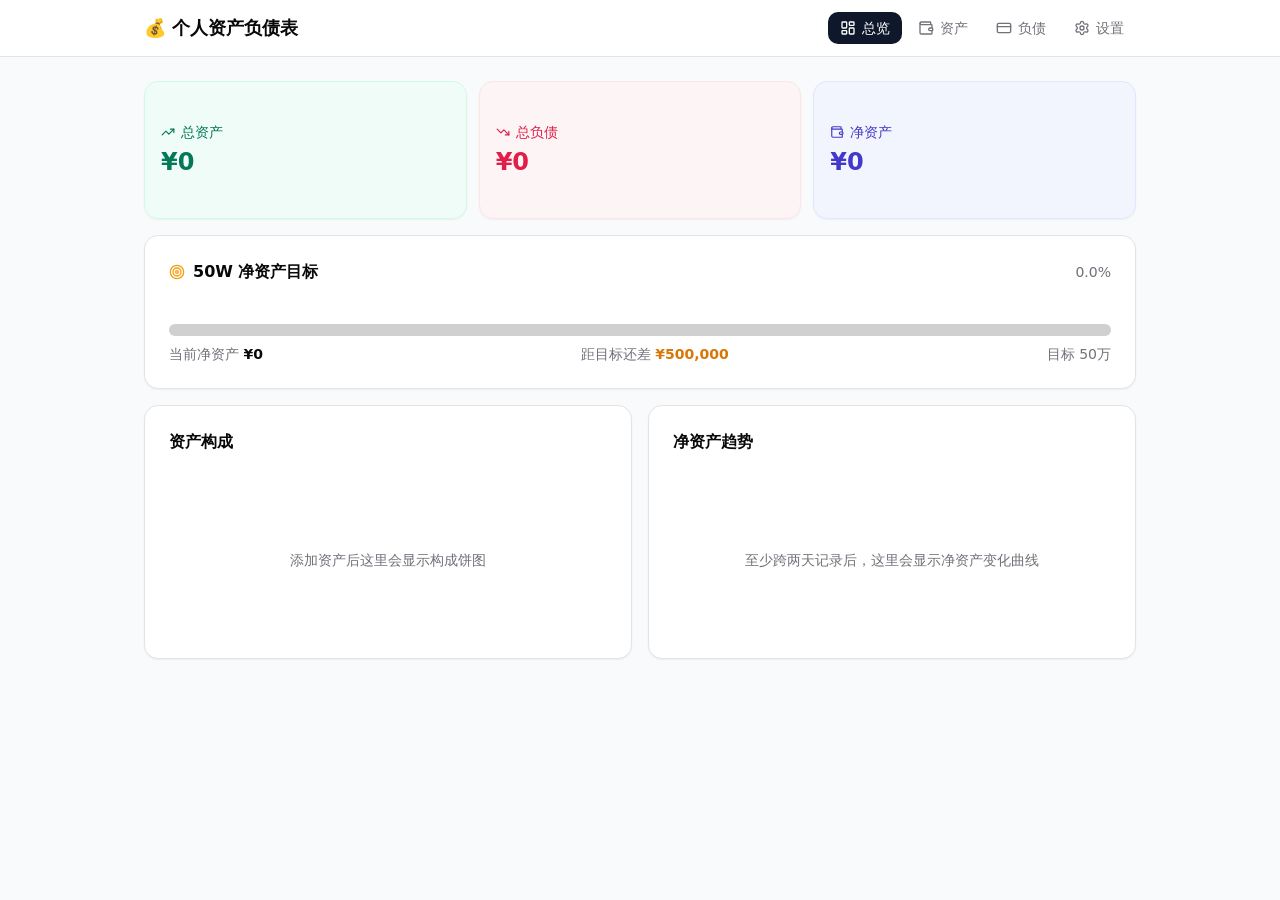
==== balance/index.html @ c2f8162e "feat: 部署个人资产负债表到 /balance/（版本自检 + GitHub 数据同步）" ====
<!doctype html>
<html lang="en">
  <head>
    <meta charset="UTF-8" />
    <meta name="viewport" content="width=device-width, initial-scale=1.0, viewport-fit=cover" />
    <meta name="theme-color" content="#ffffff" />
    <title>个人资产负债表</title>
    <script type="module" crossorigin src="./assets/index-DuJerDFz.js"></script>
    <link rel="stylesheet" crossorigin href="./assets/index-CkuBfk9V.css">
  </head>
  <body>
    <div id="root"></div>
  </body>
</html>
---- balance/assets/index-CkuBfk9V.css ----
*,:before,:after{--tw-border-spacing-x: 0;--tw-border-spacing-y: 0;--tw-translate-x: 0;--tw-translate-y: 0;--tw-rotate: 0;--tw-skew-x: 0;--tw-skew-y: 0;--tw-scale-x: 1;--tw-scale-y: 1;--tw-pan-x: ;--tw-pan-y: ;--tw-pinch-zoom: ;--tw-scroll-snap-strictness: proximity;--tw-gradient-from-position: ;--tw-gradient-via-position: ;--tw-gradient-to-position: ;--tw-ordinal: ;--tw-slashed-zero: ;--tw-numeric-figure: ;--tw-numeric-spacing: ;--tw-numeric-fraction: ;--tw-ring-inset: ;--tw-ring-offset-width: 0px;--tw-ring-offset-color: #fff;--tw-ring-color: rgb(59 130 246 / .5);--tw-ring-offset-shadow: 0 0 #0000;--tw-ring-shadow: 0 0 #0000;--tw-shadow: 0 0 #0000;--tw-shadow-colored: 0 0 #0000;--tw-blur: ;--tw-brightness: ;--tw-contrast: ;--tw-grayscale: ;--tw-hue-rotate: ;--tw-invert: ;--tw-saturate: ;--tw-sepia: ;--tw-drop-shadow: ;--tw-backdrop-blur: ;--tw-backdrop-brightness: ;--tw-backdrop-contrast: ;--tw-backdrop-grayscale: ;--tw-backdrop-hue-rotate: ;--tw-backdrop-invert: ;--tw-backdrop-opacity: ;--tw-backdrop-saturate: ;--tw-backdrop-sepia: ;--tw-contain-size: ;--tw-contain-layout: ;--tw-contain-paint: ;--tw-contain-style: }::backdrop{--tw-border-spacing-x: 0;--tw-border-spacing-y: 0;--tw-translate-x: 0;--tw-translate-y: 0;--tw-rotate: 0;--tw-skew-x: 0;--tw-skew-y: 0;--tw-scale-x: 1;--tw-scale-y: 1;--tw-pan-x: ;--tw-pan-y: ;--tw-pinch-zoom: ;--tw-scroll-snap-strictness: proximity;--tw-gradient-from-position: ;--tw-gradient-via-position: ;--tw-gradient-to-position: ;--tw-ordinal: ;--tw-slashed-zero: ;--tw-numeric-figure: ;--tw-numeric-spacing: ;--tw-numeric-fraction: ;--tw-ring-inset: ;--tw-ring-offset-width: 0px;--tw-ring-offset-color: #fff;--tw-ring-color: rgb(59 130 246 / .5);--tw-ring-offset-shadow: 0 0 #0000;--tw-ring-shadow: 0 0 #0000;--tw-shadow: 0 0 #0000;--tw-shadow-colored: 0 0 #0000;--tw-blur: ;--tw-brightness: ;--tw-contrast: ;--tw-grayscale: ;--tw-hue-rotate: ;--tw-invert: ;--tw-saturate: ;--tw-sepia: ;--tw-drop-shadow: ;--tw-backdrop-blur: ;--tw-backdrop-brightness: ;--tw-backdrop-contrast: ;--tw-backdrop-grayscale: ;--tw-backdrop-hue-rotate: ;--tw-backdrop-invert: ;--tw-backdrop-opacity: ;--tw-backdrop-saturate: ;--tw-backdrop-sepia: ;--tw-contain-size: ;--tw-contain-layout: ;--tw-contain-paint: ;--tw-contain-style: }*,:before,:after{box-sizing:border-box;border-width:0;border-style:solid;border-color:#e5e7eb}:before,:after{--tw-content: ""}html,:host{line-height:1.5;-webkit-text-size-adjust:100%;-moz-tab-size:4;-o-tab-size:4;tab-size:4;font-family:ui-sans-serif,system-ui,sans-serif,"Apple Color Emoji","Segoe UI Emoji",Segoe UI Symbol,"Noto Color Emoji";font-feature-settings:normal;font-variation-settings:normal;-webkit-tap-highlight-color:transparent}body{margin:0;line-height:inherit}hr{height:0;color:inherit;border-top-width:1px}abbr:where([title]){-webkit-text-decoration:underline dotted;text-decoration:underline dotted}h1,h2,h3,h4,h5,h6{font-size:inherit;font-weight:inherit}a{color:inherit;text-decoration:inherit}b,strong{font-weight:bolder}code,kbd,samp,pre{font-family:ui-monospace,SFMono-Regular,Menlo,Monaco,Consolas,Liberation Mono,Courier New,monospace;font-feature-settings:normal;font-variation-settings:normal;font-size:1em}small{font-size:80%}sub,sup{font-size:75%;line-height:0;position:relative;vertical-align:baseline}sub{bottom:-.25em}sup{top:-.5em}table{text-indent:0;border-color:inherit;border-collapse:collapse}button,input,optgroup,select,textarea{font-family:inherit;font-feature-settings:inherit;font-variation-settings:inherit;font-size:100%;font-weight:inherit;line-height:inherit;letter-spacing:inherit;color:inherit;margin:0;padding:0}button,select{text-transform:none}button,input:where([type=button]),input:where([type=reset]),input:where([type=submit]){-webkit-appearance:button;background-color:transparent;background-image:none}:-moz-focusring{outline:auto}:-moz-ui-invalid{box-shadow:none}progress{vertical-align:baseline}::-webkit-inner-spin-button,::-webkit-outer-spin-button{height:auto}[type=search]{-webkit-appearance:textfield;outline-offset:-2px}::-webkit-search-decoration{-webkit-appearance:none}::-webkit-file-upload-button{-webkit-appearance:button;font:inherit}summary{display:list-item}blockquote,dl,dd,h1,h2,h3,h4,h5,h6,hr,figure,p,pre{margin:0}fieldset{margin:0;padding:0}legend{padding:0}ol,ul,menu{list-style:none;margin:0;padding:0}dialog{padding:0}textarea{resize:vertical}input::-moz-placeholder,textarea::-moz-placeholder{opacity:1;color:#9ca3af}input::placeholder,textarea::placeholder{opacity:1;color:#9ca3af}button,[role=button]{cursor:pointer}:disabled{cursor:default}img,svg,video,canvas,audio,iframe,embed,object{display:block;vertical-align:middle}img,video{max-width:100%;height:auto}[hidden]:where(:not([hidden=until-found])){display:none}:root{--background: 0 0% 100%;--foreground: 240 10% 3.9%;--card: 0 0% 100%;--card-foreground: 240 10% 3.9%;--popover: 0 0% 100%;--popover-foreground: 240 10% 3.9%;--primary: 240 5.9% 10%;--primary-foreground: 0 0% 98%;--secondary: 240 4.8% 95.9%;--secondary-foreground: 240 5.9% 10%;--muted: 240 4.8% 95.9%;--muted-foreground: 240 3.8% 46.1%;--accent: 240 4.8% 95.9%;--accent-foreground: 240 5.9% 10%;--destructive: 0 84.2% 60.2%;--destructive-foreground: 0 0% 98%;--border: 240 5.9% 90%;--input: 240 5.9% 90%;--ring: 240 5.9% 10%;--radius: .625rem;--sidebar-background: 0 0% 98%;--sidebar-foreground: 240 5.3% 26.1%;--sidebar-primary: 240 5.9% 10%;--sidebar-primary-foreground: 0 0% 98%;--sidebar-accent: 240 4.8% 95.9%;--sidebar-accent-foreground: 240 5.9% 10%;--sidebar-border: 220 13% 91%;--sidebar-ring: 217.2 91.2% 59.8%}.dark{--background: 240 10% 3.9%;--foreground: 0 0% 98%;--card: 240 10% 3.9%;--card-foreground: 0 0% 98%;--popover: 240 10% 3.9%;--popover-foreground: 0 0% 98%;--primary: 0 0% 98%;--primary-foreground: 240 5.9% 10%;--secondary: 240 3.7% 15.9%;--secondary-foreground: 0 0% 98%;--muted: 240 3.7% 15.9%;--muted-foreground: 240 5% 64.9%;--accent: 240 3.7% 15.9%;--accent-foreground: 0 0% 98%;--destructive: 0 62.8% 30.6%;--destructive-foreground: 0 0% 98%;--border: 240 3.7% 15.9%;--input: 240 3.7% 15.9%;--ring: 240 4.9% 83.9%;--sidebar-background: 240 5.9% 10%;--sidebar-foreground: 240 4.8% 95.9%;--sidebar-primary: 224.3 76.3% 48%;--sidebar-primary-foreground: 0 0% 100%;--sidebar-accent: 240 3.7% 15.9%;--sidebar-accent-foreground: 240 4.8% 95.9%;--sidebar-border: 240 3.7% 15.9%;--sidebar-ring: 217.2 91.2% 59.8%}*{border-color:hsl(var(--border))}body{background-color:hsl(var(--background));color:hsl(var(--foreground))}.sr-only{position:absolute;width:1px;height:1px;padding:0;margin:-1px;overflow:hidden;clip:rect(0,0,0,0);white-space:nowrap;border-width:0}.pointer-events-none{pointer-events:none}.visible{visibility:visible}.invisible{visibility:hidden}.fixed{position:fixed}.absolute{position:absolute}.relative{position:relative}.sticky{position:sticky}.inset-0{inset:0}.inset-x-0{left:0;right:0}.inset-y-0{top:0;bottom:0}.-bottom-12{bottom:-3rem}.-left-12{left:-3rem}.-right-12{right:-3rem}.-top-12{top:-3rem}.bottom-0{bottom:0}.bottom-20{bottom:5rem}.left-0{left:0}.left-1\/2{left:50%}.left-2{left:.5rem}.left-\[50\%\]{left:50%}.right-0{right:0}.right-1{right:.25rem}.right-2{right:.5rem}.right-3{right:.75rem}.right-4{right:1rem}.top-0{top:0}.top-1\.5{top:.375rem}.top-1\/2{top:50%}.top-3\.5{top:.875rem}.top-4{top:1rem}.top-\[1px\]{top:1px}.top-\[50\%\]{top:50%}.top-\[60\%\]{top:60%}.top-full{top:100%}.isolate{isolation:isolate}.z-10{z-index:10}.z-20{z-index:20}.z-40{z-index:40}.z-50{z-index:50}.z-\[1\]{z-index:1}.order-first{order:-9999}.order-last{order:9999}.col-start-2{grid-column-start:2}.row-span-2{grid-row:span 2 / span 2}.row-start-1{grid-row-start:1}.\!m-0{margin:0!important}.-mx-1{margin-left:-.25rem;margin-right:-.25rem}.-my-2{margin-top:-.5rem;margin-bottom:-.5rem}.mx-2{margin-left:.5rem;margin-right:.5rem}.mx-3\.5{margin-left:.875rem;margin-right:.875rem}.mx-auto{margin-left:auto;margin-right:auto}.my-0{margin-top:0;margin-bottom:0}.my-0\.5{margin-top:.125rem;margin-bottom:.125rem}.my-1{margin-top:.25rem;margin-bottom:.25rem}.-ml-4{margin-left:-1rem}.-mt-4{margin-top:-1rem}.mb-2{margin-bottom:.5rem}.mb-3{margin-bottom:.75rem}.ml-1{margin-left:.25rem}.ml-2{margin-left:.5rem}.ml-4{margin-left:1rem}.ml-auto{margin-left:auto}.mr-1{margin-right:.25rem}.mr-1\.5{margin-right:.375rem}.mt-1{margin-top:.25rem}.mt-1\.5{margin-top:.375rem}.mt-2{margin-top:.5rem}.mt-4{margin-top:1rem}.mt-auto{margin-top:auto}.line-clamp-1{overflow:hidden;display:-webkit-box;-webkit-box-orient:vertical;-webkit-line-clamp:1}.line-clamp-2{overflow:hidden;display:-webkit-box;-webkit-box-orient:vertical;-webkit-line-clamp:2}.block{display:block}.flex{display:flex}.inline-flex{display:inline-flex}.table{display:table}.table-caption{display:table-caption}.table-cell{display:table-cell}.table-row{display:table-row}.grid{display:grid}.hidden{display:none}.aspect-square{aspect-ratio:1 / 1}.aspect-video{aspect-ratio:16 / 9}.size-10{width:2.5rem;height:2.5rem}.size-2{width:.5rem;height:.5rem}.size-2\.5{width:.625rem;height:.625rem}.size-3{width:.75rem;height:.75rem}.size-3\.5{width:.875rem;height:.875rem}.size-4{width:1rem;height:1rem}.size-6{width:1.5rem;height:1.5rem}.size-7{width:1.75rem;height:1.75rem}.size-8{width:2rem;height:2rem}.size-9{width:2.25rem;height:2.25rem}.size-auto{width:auto;height:auto}.size-full{width:100%;height:100%}.h-1\.5{height:.375rem}.h-10{height:2.5rem}.h-12{height:3rem}.h-14{height:3.5rem}.h-2{height:.5rem}.h-2\.5{height:.625rem}.h-3{height:.75rem}.h-3\.5{height:.875rem}.h-4{height:1rem}.h-5{height:1.25rem}.h-6{height:1.5rem}.h-7{height:1.75rem}.h-8{height:2rem}.h-9{height:2.25rem}.h-\[1\.15rem\]{height:1.15rem}.h-\[calc\(100\%-1px\)\]{height:calc(100% - 1px)}.h-\[var\(--radix-navigation-menu-viewport-height\)\]{height:var(--radix-navigation-menu-viewport-height)}.h-\[var\(--radix-select-trigger-height\)\]{height:var(--radix-select-trigger-height)}.h-auto{height:auto}.h-full{height:100%}.h-px{height:1px}.h-svh{height:100svh}.max-h-\[300px\]{max-height:300px}.min-h-0{min-height:0px}.min-h-16{min-height:4rem}.min-h-4{min-height:1rem}.min-h-screen{min-height:100vh}.min-h-svh{min-height:100svh}.w-0{width:0px}.w-1{width:.25rem}.w-1\.5{width:.375rem}.w-2{width:.5rem}.w-2\.5{width:.625rem}.w-3{width:.75rem}.w-3\.5{width:.875rem}.w-3\/4{width:75%}.w-4{width:1rem}.w-5{width:1.25rem}.w-64{width:16rem}.w-72{width:18rem}.w-8{width:2rem}.w-9{width:2.25rem}.w-\[100px\]{width:100px}.w-auto{width:auto}.w-fit{width:-moz-fit-content;width:fit-content}.w-full{width:100%}.w-max{width:-moz-max-content;width:max-content}.w-px{width:1px}.min-w-0{min-width:0px}.min-w-10{min-width:2.5rem}.min-w-5{min-width:1.25rem}.min-w-8{min-width:2rem}.min-w-9{min-width:2.25rem}.min-w-\[12rem\]{min-width:12rem}.min-w-\[8rem\]{min-width:8rem}.min-w-\[var\(--radix-select-trigger-width\)\]{min-width:var(--radix-select-trigger-width)}.max-w-5xl{max-width:64rem}.max-w-\[calc\(100\%-2rem\)\]{max-width:calc(100% - 2rem)}.max-w-max{max-width:-moz-max-content;max-width:max-content}.max-w-sm{max-width:24rem}.flex-1{flex:1 1 0%}.shrink-0{flex-shrink:0}.grow{flex-grow:1}.grow-0{flex-grow:0}.basis-full{flex-basis:100%}.caption-bottom{caption-side:bottom}.border-collapse{border-collapse:collapse}.-translate-x-1\/2{--tw-translate-x: -50%;transform:translate(var(--tw-translate-x),var(--tw-translate-y)) rotate(var(--tw-rotate)) skew(var(--tw-skew-x)) skewY(var(--tw-skew-y)) scaleX(var(--tw-scale-x)) scaleY(var(--tw-scale-y))}.-translate-x-px{--tw-translate-x: -1px;transform:translate(var(--tw-translate-x),var(--tw-translate-y)) rotate(var(--tw-rotate)) skew(var(--tw-skew-x)) skewY(var(--tw-skew-y)) scaleX(var(--tw-scale-x)) scaleY(var(--tw-scale-y))}.-translate-y-1\/2{--tw-translate-y: -50%;transform:translate(var(--tw-translate-x),var(--tw-translate-y)) rotate(var(--tw-rotate)) skew(var(--tw-skew-x)) skewY(var(--tw-skew-y)) scaleX(var(--tw-scale-x)) scaleY(var(--tw-scale-y))}.translate-x-\[-50\%\]{--tw-translate-x: -50%;transform:translate(var(--tw-translate-x),var(--tw-translate-y)) rotate(var(--tw-rotate)) skew(var(--tw-skew-x)) skewY(var(--tw-skew-y)) scaleX(var(--tw-scale-x)) scaleY(var(--tw-scale-y))}.translate-x-px{--tw-translate-x: 1px;transform:translate(var(--tw-translate-x),var(--tw-translate-y)) rotate(var(--tw-rotate)) skew(var(--tw-skew-x)) skewY(var(--tw-skew-y)) scaleX(var(--tw-scale-x)) scaleY(var(--tw-scale-y))}.translate-y-0\.5{--tw-translate-y: .125rem;transform:translate(var(--tw-translate-x),var(--tw-translate-y)) rotate(var(--tw-rotate)) skew(var(--tw-skew-x)) skewY(var(--tw-skew-y)) scaleX(var(--tw-scale-x)) scaleY(var(--tw-scale-y))}.translate-y-\[-50\%\]{--tw-translate-y: -50%;transform:translate(var(--tw-translate-x),var(--tw-translate-y)) rotate(var(--tw-rotate)) skew(var(--tw-skew-x)) skewY(var(--tw-skew-y)) scaleX(var(--tw-scale-x)) scaleY(var(--tw-scale-y))}.translate-y-\[calc\(-50\%_-_2px\)\]{--tw-translate-y: calc(-50% - 2px) ;transform:translate(var(--tw-translate-x),var(--tw-translate-y)) rotate(var(--tw-rotate)) skew(var(--tw-skew-x)) skewY(var(--tw-skew-y)) scaleX(var(--tw-scale-x)) scaleY(var(--tw-scale-y))}.rotate-45{--tw-rotate: 45deg;transform:translate(var(--tw-translate-x),var(--tw-translate-y)) rotate(var(--tw-rotate)) skew(var(--tw-skew-x)) skewY(var(--tw-skew-y)) scaleX(var(--tw-scale-x)) scaleY(var(--tw-scale-y))}.rotate-90{--tw-rotate: 90deg;transform:translate(var(--tw-translate-x),var(--tw-translate-y)) rotate(var(--tw-rotate)) skew(var(--tw-skew-x)) skewY(var(--tw-skew-y)) scaleX(var(--tw-scale-x)) scaleY(var(--tw-scale-y))}.transform{transform:translate(var(--tw-translate-x),var(--tw-translate-y)) rotate(var(--tw-rotate)) skew(var(--tw-skew-x)) skewY(var(--tw-skew-y)) scaleX(var(--tw-scale-x)) scaleY(var(--tw-scale-y))}@keyframes caret-blink{0%,70%,to{opacity:1}20%,50%{opacity:0}}.animate-caret-blink{animation:caret-blink 1.25s ease-out infinite}@keyframes pulse{50%{opacity:.5}}.animate-pulse{animation:pulse 2s cubic-bezier(.4,0,.6,1) infinite}@keyframes spin{to{transform:rotate(360deg)}}.animate-spin{animation:spin 1s linear infinite}.cursor-default{cursor:default}.cursor-text{cursor:text}.touch-none{touch-action:none}.select-none{-webkit-user-select:none;-moz-user-select:none;user-select:none}.resize-none{resize:none}.scroll-my-1{scroll-margin-top:.25rem;scroll-margin-bottom:.25rem}.scroll-py-1{scroll-padding-top:.25rem;scroll-padding-bottom:.25rem}.list-disc{list-style-type:disc}.list-none{list-style-type:none}.auto-rows-min{grid-auto-rows:min-content}.grid-cols-2{grid-template-columns:repeat(2,minmax(0,1fr))}.grid-cols-3{grid-template-columns:repeat(3,minmax(0,1fr))}.grid-cols-4{grid-template-columns:repeat(4,minmax(0,1fr))}.grid-cols-\[0_1fr\]{grid-template-columns:0 1fr}.grid-rows-\[auto_auto\]{grid-template-rows:auto auto}.flex-row{flex-direction:row}.flex-col{flex-direction:column}.flex-col-reverse{flex-direction:column-reverse}.flex-wrap{flex-wrap:wrap}.place-content-center{place-content:center}.items-start{align-items:flex-start}.items-end{align-items:flex-end}.items-center{align-items:center}.items-stretch{align-items:stretch}.justify-start{justify-content:flex-start}.justify-center{justify-content:center}.justify-between{justify-content:space-between}.justify-items-start{justify-items:start}.gap-0\.5{gap:.125rem}.gap-1{gap:.25rem}.gap-1\.5{gap:.375rem}.gap-2{gap:.5rem}.gap-2\.5{gap:.625rem}.gap-3{gap:.75rem}.gap-4{gap:1rem}.gap-6{gap:1.5rem}.gap-7{gap:1.75rem}.gap-\[--spacing\(var\(--gap\)\)\]{gap:var(--spacing(var(--gap)))}.gap-y-0\.5{row-gap:.125rem}.space-y-3>:not([hidden])~:not([hidden]){--tw-space-y-reverse: 0;margin-top:calc(.75rem * calc(1 - var(--tw-space-y-reverse)));margin-bottom:calc(.75rem * var(--tw-space-y-reverse))}.space-y-4>:not([hidden])~:not([hidden]){--tw-space-y-reverse: 0;margin-top:calc(1rem * calc(1 - var(--tw-space-y-reverse)));margin-bottom:calc(1rem * var(--tw-space-y-reverse))}.divide-y>:not([hidden])~:not([hidden]){--tw-divide-y-reverse: 0;border-top-width:calc(1px * calc(1 - var(--tw-divide-y-reverse)));border-bottom-width:calc(1px * var(--tw-divide-y-reverse))}.self-start{align-self:flex-start}.self-stretch{align-self:stretch}.justify-self-end{justify-self:end}.overflow-auto{overflow:auto}.overflow-hidden{overflow:hidden}.overflow-x-auto{overflow-x:auto}.overflow-y-auto{overflow-y:auto}.overflow-x-hidden{overflow-x:hidden}.truncate{overflow:hidden;text-overflow:ellipsis;white-space:nowrap}.whitespace-nowrap{white-space:nowrap}.text-balance{text-wrap:balance}.break-words{overflow-wrap:break-word}.rounded{border-radius:.25rem}.rounded-\[2px\]{border-radius:2px}.rounded-\[4px\]{border-radius:4px}.rounded-\[calc\(var\(--radius\)-5px\)\]{border-radius:calc(var(--radius) - 5px)}.rounded-\[inherit\]{border-radius:inherit}.rounded-full{border-radius:9999px}.rounded-lg{border-radius:var(--radius)}.rounded-md{border-radius:calc(var(--radius) - 2px)}.rounded-none{border-radius:0}.rounded-sm{border-radius:calc(var(--radius) - 4px)}.rounded-xl{border-radius:calc(var(--radius) + 4px)}.rounded-xs{border-radius:calc(var(--radius) - 6px)}.rounded-l-md{border-top-left-radius:calc(var(--radius) - 2px);border-bottom-left-radius:calc(var(--radius) - 2px)}.rounded-r-md{border-top-right-radius:calc(var(--radius) - 2px);border-bottom-right-radius:calc(var(--radius) - 2px)}.rounded-tl-sm{border-top-left-radius:calc(var(--radius) - 4px)}.border{border-width:1px}.border-0{border-width:0px}.border-\[1\.5px\]{border-width:1.5px}.border-y{border-top-width:1px;border-bottom-width:1px}.border-b{border-bottom-width:1px}.border-l{border-left-width:1px}.border-r{border-right-width:1px}.border-t{border-top-width:1px}.border-dashed{border-style:dashed}.border-border{border-color:hsl(var(--border))}.border-border\/50{border-color:hsl(var(--border) / .5)}.border-emerald-100{--tw-border-opacity: 1;border-color:rgb(209 250 229 / var(--tw-border-opacity, 1))}.border-indigo-100{--tw-border-opacity: 1;border-color:rgb(224 231 255 / var(--tw-border-opacity, 1))}.border-input{border-color:hsl(var(--input))}.border-primary{border-color:hsl(var(--primary))}.border-rose-100{--tw-border-opacity: 1;border-color:rgb(255 228 230 / var(--tw-border-opacity, 1))}.border-rose-200{--tw-border-opacity: 1;border-color:rgb(254 205 211 / var(--tw-border-opacity, 1))}.border-sidebar-border{border-color:hsl(var(--sidebar-border))}.border-sky-200{--tw-border-opacity: 1;border-color:rgb(186 230 253 / var(--tw-border-opacity, 1))}.border-transparent{border-color:transparent}.border-l-transparent{border-left-color:transparent}.border-t-transparent{border-top-color:transparent}.bg-accent{background-color:hsl(var(--accent))}.bg-amber-400{--tw-bg-opacity: 1;background-color:rgb(251 191 36 / var(--tw-bg-opacity, 1))}.bg-background{background-color:hsl(var(--background))}.bg-black\/50{background-color:#00000080}.bg-border{background-color:hsl(var(--border))}.bg-card{background-color:hsl(var(--card))}.bg-destructive{--tw-bg-opacity: 1;background-color:hsl(var(--destructive) / var(--tw-bg-opacity, 1))}.bg-emerald-50\/60{background-color:#ecfdf599}.bg-emerald-500{--tw-bg-opacity: 1;background-color:rgb(16 185 129 / var(--tw-bg-opacity, 1))}.bg-emerald-600{--tw-bg-opacity: 1;background-color:rgb(5 150 105 / var(--tw-bg-opacity, 1))}.bg-foreground{background-color:hsl(var(--foreground))}.bg-indigo-50\/60{background-color:#eef2ff99}.bg-input{background-color:hsl(var(--input))}.bg-muted{background-color:hsl(var(--muted))}.bg-muted\/50{background-color:hsl(var(--muted) / .5)}.bg-popover{background-color:hsl(var(--popover))}.bg-primary{background-color:hsl(var(--primary))}.bg-primary\/20{background-color:hsl(var(--primary) / .2)}.bg-rose-50\/60{background-color:#fff1f299}.bg-rose-500{--tw-bg-opacity: 1;background-color:rgb(244 63 94 / var(--tw-bg-opacity, 1))}.bg-secondary{background-color:hsl(var(--secondary))}.bg-sidebar{background-color:hsl(var(--sidebar-background))}.bg-sidebar-border{background-color:hsl(var(--sidebar-border))}.bg-slate-50{--tw-bg-opacity: 1;background-color:rgb(248 250 252 / var(--tw-bg-opacity, 1))}.bg-slate-900{--tw-bg-opacity: 1;background-color:rgb(15 23 42 / var(--tw-bg-opacity, 1))}.bg-transparent{background-color:transparent}.bg-white{--tw-bg-opacity: 1;background-color:rgb(255 255 255 / var(--tw-bg-opacity, 1))}.bg-white\/90{background-color:#ffffffe6}.bg-white\/95{background-color:#fffffff2}.fill-current{fill:currentColor}.fill-foreground{fill:hsl(var(--foreground))}.fill-primary{fill:hsl(var(--primary))}.p-0{padding:0}.p-1{padding:.25rem}.p-2{padding:.5rem}.p-3{padding:.75rem}.p-4{padding:1rem}.p-6{padding:1.5rem}.p-\[3px\]{padding:3px}.p-px{padding:1px}.px-1{padding-left:.25rem;padding-right:.25rem}.px-1\.5{padding-left:.375rem;padding-right:.375rem}.px-2{padding-left:.5rem;padding-right:.5rem}.px-2\.5{padding-left:.625rem;padding-right:.625rem}.px-3{padding-left:.75rem;padding-right:.75rem}.px-4{padding-left:1rem;padding-right:1rem}.px-6{padding-left:1.5rem;padding-right:1.5rem}.py-0\.5{padding-top:.125rem;padding-bottom:.125rem}.py-1{padding-top:.25rem;padding-bottom:.25rem}.py-1\.5{padding-top:.375rem;padding-bottom:.375rem}.py-14{padding-top:3.5rem;padding-bottom:3.5rem}.py-16{padding-top:4rem;padding-bottom:4rem}.py-2{padding-top:.5rem;padding-bottom:.5rem}.py-2\.5{padding-top:.625rem;padding-bottom:.625rem}.py-3{padding-top:.75rem;padding-bottom:.75rem}.py-4{padding-top:1rem;padding-bottom:1rem}.py-6{padding-top:1.5rem;padding-bottom:1.5rem}.pb-0{padding-bottom:0}.pb-2{padding-bottom:.5rem}.pb-20{padding-bottom:5rem}.pb-3{padding-bottom:.75rem}.pb-4{padding-bottom:1rem}.pl-2{padding-left:.5rem}.pl-3{padding-left:.75rem}.pl-4{padding-left:1rem}.pl-8{padding-left:2rem}.pr-1{padding-right:.25rem}.pr-2{padding-right:.5rem}.pr-2\.5{padding-right:.625rem}.pr-3{padding-right:.75rem}.pr-8{padding-right:2rem}.pt-0{padding-top:0}.pt-3{padding-top:.75rem}.pt-4{padding-top:1rem}.text-left{text-align:left}.text-center{text-align:center}.align-middle{vertical-align:middle}.font-mono{font-family:ui-monospace,SFMono-Regular,Menlo,Monaco,Consolas,Liberation Mono,Courier New,monospace}.font-sans{font-family:ui-sans-serif,system-ui,sans-serif,"Apple Color Emoji","Segoe UI Emoji",Segoe UI Symbol,"Noto Color Emoji"}.text-\[0\.8rem\]{font-size:.8rem}.text-\[11px\]{font-size:11px}.text-base{font-size:1rem;line-height:1.5rem}.text-lg{font-size:1.125rem;line-height:1.75rem}.text-sm{font-size:.875rem;line-height:1.25rem}.text-sm\/relaxed{font-size:.875rem;line-height:1.625}.text-xs{font-size:.75rem;line-height:1rem}.font-bold{font-weight:700}.font-medium{font-weight:500}.font-normal{font-weight:400}.font-semibold{font-weight:600}.tabular-nums{--tw-numeric-spacing: tabular-nums;font-variant-numeric:var(--tw-ordinal) var(--tw-slashed-zero) var(--tw-numeric-figure) var(--tw-numeric-spacing) var(--tw-numeric-fraction)}.leading-none{line-height:1}.leading-normal{line-height:1.5}.leading-relaxed{line-height:1.625}.leading-snug{line-height:1.375}.tracking-tight{letter-spacing:-.025em}.tracking-widest{letter-spacing:.1em}.text-accent-foreground{color:hsl(var(--accent-foreground))}.text-amber-500{--tw-text-opacity: 1;color:rgb(245 158 11 / var(--tw-text-opacity, 1))}.text-amber-600{--tw-text-opacity: 1;color:rgb(217 119 6 / var(--tw-text-opacity, 1))}.text-background{color:hsl(var(--background))}.text-card-foreground{color:hsl(var(--card-foreground))}.text-current{color:currentColor}.text-destructive{--tw-text-opacity: 1;color:hsl(var(--destructive) / var(--tw-text-opacity, 1))}.text-emerald-600{--tw-text-opacity: 1;color:rgb(5 150 105 / var(--tw-text-opacity, 1))}.text-emerald-700{--tw-text-opacity: 1;color:rgb(4 120 87 / var(--tw-text-opacity, 1))}.text-foreground{color:hsl(var(--foreground))}.text-indigo-600{--tw-text-opacity: 1;color:rgb(79 70 229 / var(--tw-text-opacity, 1))}.text-indigo-700{--tw-text-opacity: 1;color:rgb(67 56 202 / var(--tw-text-opacity, 1))}.text-muted-foreground{color:hsl(var(--muted-foreground))}.text-popover-foreground{color:hsl(var(--popover-foreground))}.text-primary{color:hsl(var(--primary))}.text-primary-foreground{color:hsl(var(--primary-foreground))}.text-red-500{--tw-text-opacity: 1;color:rgb(239 68 68 / var(--tw-text-opacity, 1))}.text-rose-500{--tw-text-opacity: 1;color:rgb(244 63 94 / var(--tw-text-opacity, 1))}.text-rose-600{--tw-text-opacity: 1;color:rgb(225 29 72 / var(--tw-text-opacity, 1))}.text-secondary-foreground{color:hsl(var(--secondary-foreground))}.text-sidebar-foreground{color:hsl(var(--sidebar-foreground))}.text-sidebar-foreground\/70{color:hsl(var(--sidebar-foreground) / .7)}.text-sky-600{--tw-text-opacity: 1;color:rgb(2 132 199 / var(--tw-text-opacity, 1))}.text-sky-700{--tw-text-opacity: 1;color:rgb(3 105 161 / var(--tw-text-opacity, 1))}.text-slate-900{--tw-text-opacity: 1;color:rgb(15 23 42 / var(--tw-text-opacity, 1))}.text-white{--tw-text-opacity: 1;color:rgb(255 255 255 / var(--tw-text-opacity, 1))}.underline-offset-4{text-underline-offset:4px}.opacity-0{opacity:0}.opacity-50{opacity:.5}.opacity-70{opacity:.7}.shadow{--tw-shadow: 0 1px 3px 0 rgb(0 0 0 / .1), 0 1px 2px -1px rgb(0 0 0 / .1);--tw-shadow-colored: 0 1px 3px 0 var(--tw-shadow-color), 0 1px 2px -1px var(--tw-shadow-color);box-shadow:var(--tw-ring-offset-shadow, 0 0 #0000),var(--tw-ring-shadow, 0 0 #0000),var(--tw-shadow)}.shadow-\[0_0_0_1px_hsl\(var\(--sidebar-border\)\)\]{--tw-shadow: 0 0 0 1px hsl(var(--sidebar-border));--tw-shadow-colored: 0 0 0 1px var(--tw-shadow-color);box-shadow:var(--tw-ring-offset-shadow, 0 0 #0000),var(--tw-ring-shadow, 0 0 #0000),var(--tw-shadow)}.shadow-lg{--tw-shadow: 0 10px 15px -3px rgb(0 0 0 / .1), 0 4px 6px -4px rgb(0 0 0 / .1);--tw-shadow-colored: 0 10px 15px -3px var(--tw-shadow-color), 0 4px 6px -4px var(--tw-shadow-color);box-shadow:var(--tw-ring-offset-shadow, 0 0 #0000),var(--tw-ring-shadow, 0 0 #0000),var(--tw-shadow)}.shadow-md{--tw-shadow: 0 4px 6px -1px rgb(0 0 0 / .1), 0 2px 4px -2px rgb(0 0 0 / .1);--tw-shadow-colored: 0 4px 6px -1px var(--tw-shadow-color), 0 2px 4px -2px var(--tw-shadow-color);box-shadow:var(--tw-ring-offset-shadow, 0 0 #0000),var(--tw-ring-shadow, 0 0 #0000),var(--tw-shadow)}.shadow-none{--tw-shadow: 0 0 #0000;--tw-shadow-colored: 0 0 #0000;box-shadow:var(--tw-ring-offset-shadow, 0 0 #0000),var(--tw-ring-shadow, 0 0 #0000),var(--tw-shadow)}.shadow-sm{--tw-shadow: 0 1px 2px 0 rgb(0 0 0 / .05);--tw-shadow-colored: 0 1px 2px 0 var(--tw-shadow-color);box-shadow:var(--tw-ring-offset-shadow, 0 0 #0000),var(--tw-ring-shadow, 0 0 #0000),var(--tw-shadow)}.shadow-xl{--tw-shadow: 0 20px 25px -5px rgb(0 0 0 / .1), 0 8px 10px -6px rgb(0 0 0 / .1);--tw-shadow-colored: 0 20px 25px -5px var(--tw-shadow-color), 0 8px 10px -6px var(--tw-shadow-color);box-shadow:var(--tw-ring-offset-shadow, 0 0 #0000),var(--tw-ring-shadow, 0 0 #0000),var(--tw-shadow)}.shadow-xs{--tw-shadow: 0 1px 2px 0 rgb(0 0 0 / .05);--tw-shadow-colored: 0 1px 2px 0 var(--tw-shadow-color);box-shadow:var(--tw-ring-offset-shadow, 0 0 #0000),var(--tw-ring-shadow, 0 0 #0000),var(--tw-shadow)}.outline-none{outline:2px solid transparent;outline-offset:2px}.outline{outline-style:solid}.ring-0{--tw-ring-offset-shadow: var(--tw-ring-inset) 0 0 0 var(--tw-ring-offset-width) var(--tw-ring-offset-color);--tw-ring-shadow: var(--tw-ring-inset) 0 0 0 calc(0px + var(--tw-ring-offset-width)) var(--tw-ring-color);box-shadow:var(--tw-ring-offset-shadow),var(--tw-ring-shadow),var(--tw-shadow, 0 0 #0000)}.ring-ring\/50{--tw-ring-color: hsl(var(--ring) / .5)}.ring-sidebar-ring{--tw-ring-color: hsl(var(--sidebar-ring))}.ring-offset-background{--tw-ring-offset-color: hsl(var(--background))}.filter{filter:var(--tw-blur) var(--tw-brightness) var(--tw-contrast) var(--tw-grayscale) var(--tw-hue-rotate) var(--tw-invert) var(--tw-saturate) var(--tw-sepia) var(--tw-drop-shadow)}.backdrop-blur{--tw-backdrop-blur: blur(8px);-webkit-backdrop-filter:var(--tw-backdrop-blur) var(--tw-backdrop-brightness) var(--tw-backdrop-contrast) var(--tw-backdrop-grayscale) var(--tw-backdrop-hue-rotate) var(--tw-backdrop-invert) var(--tw-backdrop-opacity) var(--tw-backdrop-saturate) var(--tw-backdrop-sepia);backdrop-filter:var(--tw-backdrop-blur) var(--tw-backdrop-brightness) var(--tw-backdrop-contrast) var(--tw-backdrop-grayscale) var(--tw-backdrop-hue-rotate) var(--tw-backdrop-invert) var(--tw-backdrop-opacity) var(--tw-backdrop-saturate) var(--tw-backdrop-sepia)}.transition{transition-property:color,background-color,border-color,text-decoration-color,fill,stroke,opacity,box-shadow,transform,filter,backdrop-filter;transition-timing-function:cubic-bezier(.4,0,.2,1);transition-duration:.15s}.transition-\[color\,box-shadow\]{transition-property:color,box-shadow;transition-timing-function:cubic-bezier(.4,0,.2,1);transition-duration:.15s}.transition-\[left\,right\,width\]{transition-property:left,right,width;transition-timing-function:cubic-bezier(.4,0,.2,1);transition-duration:.15s}.transition-\[margin\,opacity\]{transition-property:margin,opacity;transition-timing-function:cubic-bezier(.4,0,.2,1);transition-duration:.15s}.transition-\[width\,height\,padding\]{transition-property:width,height,padding;transition-timing-function:cubic-bezier(.4,0,.2,1);transition-duration:.15s}.transition-\[width\]{transition-property:width;transition-timing-function:cubic-bezier(.4,0,.2,1);transition-duration:.15s}.transition-all{transition-property:all;transition-timing-function:cubic-bezier(.4,0,.2,1);transition-duration:.15s}.transition-colors{transition-property:color,background-color,border-color,text-decoration-color,fill,stroke;transition-timing-function:cubic-bezier(.4,0,.2,1);transition-duration:.15s}.transition-none{transition-property:none}.transition-opacity{transition-property:opacity;transition-timing-function:cubic-bezier(.4,0,.2,1);transition-duration:.15s}.transition-shadow{transition-property:box-shadow;transition-timing-function:cubic-bezier(.4,0,.2,1);transition-duration:.15s}.transition-transform{transition-property:transform;transition-timing-function:cubic-bezier(.4,0,.2,1);transition-duration:.15s}.duration-100{transition-duration:.1s}.duration-1000{transition-duration:1s}.duration-200{transition-duration:.2s}.duration-300{transition-duration:.3s}.ease-in-out{transition-timing-function:cubic-bezier(.4,0,.2,1)}.ease-linear{transition-timing-function:linear}@keyframes enter{0%{opacity:var(--tw-enter-opacity, 1);transform:translate3d(var(--tw-enter-translate-x, 0),var(--tw-enter-translate-y, 0),0) scale3d(var(--tw-enter-scale, 1),var(--tw-enter-scale, 1),var(--tw-enter-scale, 1)) rotate(var(--tw-enter-rotate, 0))}}@keyframes exit{to{opacity:var(--tw-exit-opacity, 1);transform:translate3d(var(--tw-exit-translate-x, 0),var(--tw-exit-translate-y, 0),0) scale3d(var(--tw-exit-scale, 1),var(--tw-exit-scale, 1),var(--tw-exit-scale, 1)) rotate(var(--tw-exit-rotate, 0))}}.animate-in{animation-name:enter;animation-duration:.15s;--tw-enter-opacity: initial;--tw-enter-scale: initial;--tw-enter-rotate: initial;--tw-enter-translate-x: initial;--tw-enter-translate-y: initial}.fade-in-0{--tw-enter-opacity: 0}.zoom-in-95{--tw-enter-scale: .95}.duration-100{animation-duration:.1s}.duration-1000{animation-duration:1s}.duration-200{animation-duration:.2s}.duration-300{animation-duration:.3s}.ease-in-out{animation-timing-function:cubic-bezier(.4,0,.2,1)}.ease-linear{animation-timing-function:linear}.\[--cell-size\:--spacing\(8\)\]{--cell-size: var(--spacing(8))}.selection\:bg-primary *::-moz-selection{background-color:hsl(var(--primary))}.selection\:bg-primary *::selection{background-color:hsl(var(--primary))}.selection\:text-primary-foreground *::-moz-selection{color:hsl(var(--primary-foreground))}.selection\:text-primary-foreground *::selection{color:hsl(var(--primary-foreground))}.selection\:bg-primary::-moz-selection{background-color:hsl(var(--primary))}.selection\:bg-primary::selection{background-color:hsl(var(--primary))}.selection\:text-primary-foreground::-moz-selection{color:hsl(var(--primary-foreground))}.selection\:text-primary-foreground::selection{color:hsl(var(--primary-foreground))}.file\:inline-flex::file-selector-button{display:inline-flex}.file\:h-7::file-selector-button{height:1.75rem}.file\:border-0::file-selector-button{border-width:0px}.file\:bg-transparent::file-selector-button{background-color:transparent}.file\:text-sm::file-selector-button{font-size:.875rem;line-height:1.25rem}.file\:font-medium::file-selector-button{font-weight:500}.file\:text-foreground::file-selector-button{color:hsl(var(--foreground))}.placeholder\:text-muted-foreground::-moz-placeholder{color:hsl(var(--muted-foreground))}.placeholder\:text-muted-foreground::placeholder{color:hsl(var(--muted-foreground))}.after\:absolute:after{content:var(--tw-content);position:absolute}.after\:-inset-2:after{content:var(--tw-content);inset:-.5rem}.after\:inset-y-0:after{content:var(--tw-content);top:0;bottom:0}.after\:left-1\/2:after{content:var(--tw-content);left:50%}.after\:w-1:after{content:var(--tw-content);width:.25rem}.after\:w-\[2px\]:after{content:var(--tw-content);width:2px}.after\:-translate-x-1\/2:after{content:var(--tw-content);--tw-translate-x: -50%;transform:translate(var(--tw-translate-x),var(--tw-translate-y)) rotate(var(--tw-rotate)) skew(var(--tw-skew-x)) skewY(var(--tw-skew-y)) scaleX(var(--tw-scale-x)) scaleY(var(--tw-scale-y))}.first\:rounded-l-md:first-child{border-top-left-radius:calc(var(--radius) - 2px);border-bottom-left-radius:calc(var(--radius) - 2px)}.first\:border-l:first-child{border-left-width:1px}.last\:mt-0:last-child{margin-top:0}.last\:rounded-r-md:last-child{border-top-right-radius:calc(var(--radius) - 2px);border-bottom-right-radius:calc(var(--radius) - 2px)}.last\:border-b-0:last-child{border-bottom-width:0px}.hover\:bg-accent:hover{background-color:hsl(var(--accent))}.hover\:bg-destructive\/90:hover{background-color:hsl(var(--destructive) / .9)}.hover\:bg-emerald-700:hover{--tw-bg-opacity: 1;background-color:rgb(4 120 87 / var(--tw-bg-opacity, 1))}.hover\:bg-muted:hover{background-color:hsl(var(--muted))}.hover\:bg-muted\/50:hover{background-color:hsl(var(--muted) / .5)}.hover\:bg-primary\/90:hover{background-color:hsl(var(--primary) / .9)}.hover\:bg-rose-600:hover{--tw-bg-opacity: 1;background-color:rgb(225 29 72 / var(--tw-bg-opacity, 1))}.hover\:bg-secondary\/80:hover{background-color:hsl(var(--secondary) / .8)}.hover\:bg-sidebar-accent:hover{background-color:hsl(var(--sidebar-accent))}.hover\:bg-slate-100:hover{--tw-bg-opacity: 1;background-color:rgb(241 245 249 / var(--tw-bg-opacity, 1))}.hover\:text-accent-foreground:hover{color:hsl(var(--accent-foreground))}.hover\:text-foreground:hover{color:hsl(var(--foreground))}.hover\:text-muted-foreground:hover{color:hsl(var(--muted-foreground))}.hover\:text-rose-500:hover{--tw-text-opacity: 1;color:rgb(244 63 94 / var(--tw-text-opacity, 1))}.hover\:text-sidebar-accent-foreground:hover{color:hsl(var(--sidebar-accent-foreground))}.hover\:underline:hover{text-decoration-line:underline}.hover\:opacity-100:hover{opacity:1}.hover\:shadow-\[0_0_0_1px_hsl\(var\(--sidebar-accent\)\)\]:hover{--tw-shadow: 0 0 0 1px hsl(var(--sidebar-accent));--tw-shadow-colored: 0 0 0 1px var(--tw-shadow-color);box-shadow:var(--tw-ring-offset-shadow, 0 0 #0000),var(--tw-ring-shadow, 0 0 #0000),var(--tw-shadow)}.hover\:ring-4:hover{--tw-ring-offset-shadow: var(--tw-ring-inset) 0 0 0 var(--tw-ring-offset-width) var(--tw-ring-offset-color);--tw-ring-shadow: var(--tw-ring-inset) 0 0 0 calc(4px + var(--tw-ring-offset-width)) var(--tw-ring-color);box-shadow:var(--tw-ring-offset-shadow),var(--tw-ring-shadow),var(--tw-shadow, 0 0 #0000)}.hover\:after\:bg-sidebar-border:hover:after{content:var(--tw-content);background-color:hsl(var(--sidebar-border))}.focus\:z-10:focus{z-index:10}.focus\:bg-accent:focus{background-color:hsl(var(--accent))}.focus\:text-accent-foreground:focus{color:hsl(var(--accent-foreground))}.focus\:ring-2:focus{--tw-ring-offset-shadow: var(--tw-ring-inset) 0 0 0 var(--tw-ring-offset-width) var(--tw-ring-offset-color);--tw-ring-shadow: var(--tw-ring-inset) 0 0 0 calc(2px + var(--tw-ring-offset-width)) var(--tw-ring-color);box-shadow:var(--tw-ring-offset-shadow),var(--tw-ring-shadow),var(--tw-shadow, 0 0 #0000)}.focus\:ring-ring:focus{--tw-ring-color: hsl(var(--ring))}.focus\:ring-offset-2:focus{--tw-ring-offset-width: 2px}.focus-visible\:z-10:focus-visible{z-index:10}.focus-visible\:border-ring:focus-visible{border-color:hsl(var(--ring))}.focus-visible\:outline-1:focus-visible{outline-width:1px}.focus-visible\:outline-ring:focus-visible{outline-color:hsl(var(--ring))}.focus-visible\:ring-0:focus-visible{--tw-ring-offset-shadow: var(--tw-ring-inset) 0 0 0 var(--tw-ring-offset-width) var(--tw-ring-offset-color);--tw-ring-shadow: var(--tw-ring-inset) 0 0 0 calc(0px + var(--tw-ring-offset-width)) var(--tw-ring-color);box-shadow:var(--tw-ring-offset-shadow),var(--tw-ring-shadow),var(--tw-shadow, 0 0 #0000)}.focus-visible\:ring-1:focus-visible{--tw-ring-offset-shadow: var(--tw-ring-inset) 0 0 0 var(--tw-ring-offset-width) var(--tw-ring-offset-color);--tw-ring-shadow: var(--tw-ring-inset) 0 0 0 calc(1px + var(--tw-ring-offset-width)) var(--tw-ring-color);box-shadow:var(--tw-ring-offset-shadow),var(--tw-ring-shadow),var(--tw-shadow, 0 0 #0000)}.focus-visible\:ring-2:focus-visible{--tw-ring-offset-shadow: var(--tw-ring-inset) 0 0 0 var(--tw-ring-offset-width) var(--tw-ring-offset-color);--tw-ring-shadow: var(--tw-ring-inset) 0 0 0 calc(2px + var(--tw-ring-offset-width)) var(--tw-ring-color);box-shadow:var(--tw-ring-offset-shadow),var(--tw-ring-shadow),var(--tw-shadow, 0 0 #0000)}.focus-visible\:ring-4:focus-visible{--tw-ring-offset-shadow: var(--tw-ring-inset) 0 0 0 var(--tw-ring-offset-width) var(--tw-ring-offset-color);--tw-ring-shadow: var(--tw-ring-inset) 0 0 0 calc(4px + var(--tw-ring-offset-width)) var(--tw-ring-color);box-shadow:var(--tw-ring-offset-shadow),var(--tw-ring-shadow),var(--tw-shadow, 0 0 #0000)}.focus-visible\:ring-\[3px\]:focus-visible{--tw-ring-offset-shadow: var(--tw-ring-inset) 0 0 0 var(--tw-ring-offset-width) var(--tw-ring-offset-color);--tw-ring-shadow: var(--tw-ring-inset) 0 0 0 calc(3px + var(--tw-ring-offset-width)) var(--tw-ring-color);box-shadow:var(--tw-ring-offset-shadow),var(--tw-ring-shadow),var(--tw-shadow, 0 0 #0000)}.focus-visible\:ring-destructive\/20:focus-visible{--tw-ring-color: hsl(var(--destructive) / .2)}.focus-visible\:ring-ring:focus-visible{--tw-ring-color: hsl(var(--ring))}.focus-visible\:ring-ring\/50:focus-visible{--tw-ring-color: hsl(var(--ring) / .5)}.focus-visible\:ring-offset-1:focus-visible{--tw-ring-offset-width: 1px}.active\:bg-sidebar-accent:active{background-color:hsl(var(--sidebar-accent))}.active\:text-sidebar-accent-foreground:active{color:hsl(var(--sidebar-accent-foreground))}.disabled\:pointer-events-none:disabled{pointer-events:none}.disabled\:cursor-not-allowed:disabled{cursor:not-allowed}.disabled\:opacity-50:disabled{opacity:.5}.group\/menu-item:focus-within .group-focus-within\/menu-item\:opacity-100{opacity:1}.group\/menu-item:hover .group-hover\/menu-item\:opacity-100{opacity:1}.peer\/menu-button:hover~.peer-hover\/menu-button\:text-sidebar-accent-foreground{color:hsl(var(--sidebar-accent-foreground))}.peer:disabled~.peer-disabled\:cursor-not-allowed{cursor:not-allowed}.peer:disabled~.peer-disabled\:opacity-50{opacity:.5}.has-\[\>button\]\:ml-\[-0\.45rem\]:has(>button){margin-left:-.45rem}.has-\[\>button\]\:mr-\[-0\.45rem\]:has(>button){margin-right:-.45rem}.has-\[\>kbd\]\:ml-\[-0\.35rem\]:has(>kbd){margin-left:-.35rem}.has-\[\>kbd\]\:mr-\[-0\.35rem\]:has(>kbd){margin-right:-.35rem}.has-\[\>\[data-align\=block-end\]\]\:h-auto:has(>[data-align=block-end]){height:auto}.has-\[\>\[data-align\=block-start\]\]\:h-auto:has(>[data-align=block-start]){height:auto}.has-\[\>textarea\]\:h-auto:has(>textarea){height:auto}.has-\[\>\[data-slot\=field\]\]\:w-full:has(>[data-slot=field]){width:100%}.has-\[\>svg\]\:grid-cols-\[calc\(var\(--spacing\)\*4\)_1fr\]:has(>svg){grid-template-columns:calc(var(--spacing) * 4) 1fr}.has-\[\>\[data-align\=block-end\]\]\:flex-col:has(>[data-align=block-end]){flex-direction:column}.has-\[\>\[data-align\=block-start\]\]\:flex-col:has(>[data-align=block-start]){flex-direction:column}.has-\[\>\[data-slot\=field\]\]\:flex-col:has(>[data-slot=field]){flex-direction:column}.has-\[\>\[data-slot\=field-content\]\]\:items-start:has(>[data-slot=field-content]){align-items:flex-start}.has-\[\>\[data-slot\=button-group\]\]\:gap-2:has(>[data-slot=button-group]){gap:.5rem}.has-\[\>\[data-slot\=checkbox-group\]\]\:gap-3:has(>[data-slot=checkbox-group]){gap:.75rem}.has-\[\>\[data-slot\=radio-group\]\]\:gap-3:has(>[data-slot=radio-group]){gap:.75rem}.has-\[\>svg\]\:gap-x-3:has(>svg){-moz-column-gap:.75rem;column-gap:.75rem}.has-\[\>\[data-slot\=field\]\]\:rounded-md:has(>[data-slot=field]){border-radius:calc(var(--radius) - 2px)}.has-\[\>\[data-slot\=field\]\]\:border:has(>[data-slot=field]){border-width:1px}.has-\[\[data-slot\=input-group-control\]\:focus-visible\]\:border-ring:has([data-slot=input-group-control]:focus-visible){border-color:hsl(var(--ring))}.has-\[\[data-slot\]\[aria-invalid\=true\]\]\:border-destructive:has([data-slot][aria-invalid=true]){--tw-border-opacity: 1;border-color:hsl(var(--destructive) / var(--tw-border-opacity, 1))}.has-\[\>svg\]\:p-0:has(>svg){padding:0}.has-\[\>svg\]\:px-2:has(>svg){padding-left:.5rem;padding-right:.5rem}.has-\[\>svg\]\:px-2\.5:has(>svg){padding-left:.625rem;padding-right:.625rem}.has-\[\>svg\]\:px-3:has(>svg){padding-left:.75rem;padding-right:.75rem}.has-\[\>svg\]\:px-4:has(>svg){padding-left:1rem;padding-right:1rem}.has-\[\[data-slot\=input-group-control\]\:focus-visible\]\:ring-\[3px\]:has([data-slot=input-group-control]:focus-visible){--tw-ring-offset-shadow: var(--tw-ring-inset) 0 0 0 var(--tw-ring-offset-width) var(--tw-ring-offset-color);--tw-ring-shadow: var(--tw-ring-inset) 0 0 0 calc(3px + var(--tw-ring-offset-width)) var(--tw-ring-color);box-shadow:var(--tw-ring-offset-shadow),var(--tw-ring-shadow),var(--tw-shadow, 0 0 #0000)}.has-\[\[data-slot\=input-group-control\]\:focus-visible\]\:ring-ring\/50:has([data-slot=input-group-control]:focus-visible){--tw-ring-color: hsl(var(--ring) / .5)}.has-\[\[data-slot\]\[aria-invalid\=true\]\]\:ring-destructive\/20:has([data-slot][aria-invalid=true]){--tw-ring-color: hsl(var(--destructive) / .2)}.group\/item:has([data-slot=item-description]) .group-has-\[\[data-slot\=item-description\]\]\/item\:translate-y-0\.5{--tw-translate-y: .125rem;transform:translate(var(--tw-translate-x),var(--tw-translate-y)) rotate(var(--tw-rotate)) skew(var(--tw-skew-x)) skewY(var(--tw-skew-y)) scaleX(var(--tw-scale-x)) scaleY(var(--tw-scale-y))}.group\/item:has([data-slot=item-description]) .group-has-\[\[data-slot\=item-description\]\]\/item\:self-start{align-self:flex-start}.group\/field:has([data-orientation=horizontal]) .group-has-\[\[data-orientation\=horizontal\]\]\/field\:text-balance{text-wrap:balance}.group\/input-group:has(>input) .group-has-\[\>input\]\/input-group\:pb-2\.5{padding-bottom:.625rem}.group\/input-group:has(>input) .group-has-\[\>input\]\/input-group\:pt-2\.5{padding-top:.625rem}.aria-disabled\:pointer-events-none[aria-disabled=true]{pointer-events:none}.aria-disabled\:opacity-50[aria-disabled=true]{opacity:.5}.aria-selected\:text-muted-foreground[aria-selected=true]{color:hsl(var(--muted-foreground))}.data-\[disabled\=true\]\:pointer-events-none[data-disabled=true],.data-\[disabled\]\:pointer-events-none[data-disabled]{pointer-events:none}.data-\[vaul-drawer-direction\=bottom\]\:inset-x-0[data-vaul-drawer-direction=bottom]{left:0;right:0}.data-\[vaul-drawer-direction\=left\]\:inset-y-0[data-vaul-drawer-direction=left],.data-\[vaul-drawer-direction\=right\]\:inset-y-0[data-vaul-drawer-direction=right]{top:0;bottom:0}.data-\[vaul-drawer-direction\=top\]\:inset-x-0[data-vaul-drawer-direction=top]{left:0;right:0}.data-\[vaul-drawer-direction\=bottom\]\:bottom-0[data-vaul-drawer-direction=bottom]{bottom:0}.data-\[vaul-drawer-direction\=left\]\:left-0[data-vaul-drawer-direction=left]{left:0}.data-\[vaul-drawer-direction\=right\]\:right-0[data-vaul-drawer-direction=right]{right:0}.data-\[vaul-drawer-direction\=top\]\:top-0[data-vaul-drawer-direction=top]{top:0}.data-\[active\=true\]\:z-10[data-active=true]{z-index:10}.data-\[vaul-drawer-direction\=bottom\]\:mt-24[data-vaul-drawer-direction=bottom]{margin-top:6rem}.data-\[vaul-drawer-direction\=top\]\:mb-24[data-vaul-drawer-direction=top]{margin-bottom:6rem}.data-\[orientation\=horizontal\]\:h-1\.5[data-orientation=horizontal]{height:.375rem}.data-\[orientation\=horizontal\]\:h-full[data-orientation=horizontal]{height:100%}.data-\[orientation\=horizontal\]\:h-px[data-orientation=horizontal]{height:1px}.data-\[orientation\=vertical\]\:h-auto[data-orientation=vertical]{height:auto}.data-\[orientation\=vertical\]\:h-full[data-orientation=vertical]{height:100%}.data-\[panel-group-direction\=vertical\]\:h-px[data-panel-group-direction=vertical]{height:1px}.data-\[size\=default\]\:h-9[data-size=default]{height:2.25rem}.data-\[size\=sm\]\:h-8[data-size=sm]{height:2rem}.data-\[vaul-drawer-direction\=bottom\]\:max-h-\[80vh\][data-vaul-drawer-direction=bottom],.data-\[vaul-drawer-direction\=top\]\:max-h-\[80vh\][data-vaul-drawer-direction=top]{max-height:80vh}.data-\[orientation\=vertical\]\:min-h-44[data-orientation=vertical]{min-height:11rem}.data-\[orientation\=horizontal\]\:w-full[data-orientation=horizontal]{width:100%}.data-\[orientation\=vertical\]\:w-1\.5[data-orientation=vertical]{width:.375rem}.data-\[orientation\=vertical\]\:w-auto[data-orientation=vertical]{width:auto}.data-\[orientation\=vertical\]\:w-full[data-orientation=vertical]{width:100%}.data-\[orientation\=vertical\]\:w-px[data-orientation=vertical]{width:1px}.data-\[panel-group-direction\=vertical\]\:w-full[data-panel-group-direction=vertical]{width:100%}.data-\[vaul-drawer-direction\=left\]\:w-3\/4[data-vaul-drawer-direction=left],.data-\[vaul-drawer-direction\=right\]\:w-3\/4[data-vaul-drawer-direction=right]{width:75%}.data-\[side\=bottom\]\:translate-y-1[data-side=bottom]{--tw-translate-y: .25rem;transform:translate(var(--tw-translate-x),var(--tw-translate-y)) rotate(var(--tw-rotate)) skew(var(--tw-skew-x)) skewY(var(--tw-skew-y)) scaleX(var(--tw-scale-x)) scaleY(var(--tw-scale-y))}.data-\[side\=left\]\:-translate-x-1[data-side=left]{--tw-translate-x: -.25rem;transform:translate(var(--tw-translate-x),var(--tw-translate-y)) rotate(var(--tw-rotate)) skew(var(--tw-skew-x)) skewY(var(--tw-skew-y)) scaleX(var(--tw-scale-x)) scaleY(var(--tw-scale-y))}.data-\[side\=right\]\:translate-x-1[data-side=right]{--tw-translate-x: .25rem;transform:translate(var(--tw-translate-x),var(--tw-translate-y)) rotate(var(--tw-rotate)) skew(var(--tw-skew-x)) skewY(var(--tw-skew-y)) scaleX(var(--tw-scale-x)) scaleY(var(--tw-scale-y))}.data-\[side\=top\]\:-translate-y-1[data-side=top]{--tw-translate-y: -.25rem;transform:translate(var(--tw-translate-x),var(--tw-translate-y)) rotate(var(--tw-rotate)) skew(var(--tw-skew-x)) skewY(var(--tw-skew-y)) scaleX(var(--tw-scale-x)) scaleY(var(--tw-scale-y))}.data-\[state\=checked\]\:translate-x-\[calc\(100\%-2px\)\][data-state=checked]{--tw-translate-x: calc(100% - 2px) ;transform:translate(var(--tw-translate-x),var(--tw-translate-y)) rotate(var(--tw-rotate)) skew(var(--tw-skew-x)) skewY(var(--tw-skew-y)) scaleX(var(--tw-scale-x)) scaleY(var(--tw-scale-y))}.data-\[state\=unchecked\]\:translate-x-0[data-state=unchecked]{--tw-translate-x: 0px;transform:translate(var(--tw-translate-x),var(--tw-translate-y)) rotate(var(--tw-rotate)) skew(var(--tw-skew-x)) skewY(var(--tw-skew-y)) scaleX(var(--tw-scale-x)) scaleY(var(--tw-scale-y))}@keyframes accordion-up{0%{height:var(--radix-accordion-content-height)}to{height:0}}.data-\[state\=closed\]\:animate-accordion-up[data-state=closed]{animation:accordion-up .2s ease-out}@keyframes accordion-down{0%{height:0}to{height:var(--radix-accordion-content-height)}}.data-\[state\=open\]\:animate-accordion-down[data-state=open]{animation:accordion-down .2s ease-out}.data-\[orientation\=vertical\]\:flex-col[data-orientation=vertical],.data-\[panel-group-direction\=vertical\]\:flex-col[data-panel-group-direction=vertical]{flex-direction:column}.data-\[slot\=checkbox-group\]\:gap-3[data-slot=checkbox-group]{gap:.75rem}.data-\[range-end\=true\]\:rounded-md[data-range-end=true]{border-radius:calc(var(--radius) - 2px)}.data-\[range-middle\=true\]\:rounded-none[data-range-middle=true]{border-radius:0}.data-\[range-start\=true\]\:rounded-md[data-range-start=true]{border-radius:calc(var(--radius) - 2px)}.data-\[selected\=true\]\:rounded-none[data-selected=true],.data-\[spacing\=0\]\:rounded-none[data-spacing="0"]{border-radius:0}.data-\[range-end\=true\]\:rounded-r-md[data-range-end=true]{border-top-right-radius:calc(var(--radius) - 2px);border-bottom-right-radius:calc(var(--radius) - 2px)}.data-\[range-start\=true\]\:rounded-l-md[data-range-start=true]{border-top-left-radius:calc(var(--radius) - 2px);border-bottom-left-radius:calc(var(--radius) - 2px)}.data-\[vaul-drawer-direction\=bottom\]\:rounded-t-lg[data-vaul-drawer-direction=bottom]{border-top-left-radius:var(--radius);border-top-right-radius:var(--radius)}.data-\[vaul-drawer-direction\=top\]\:rounded-b-lg[data-vaul-drawer-direction=top]{border-bottom-right-radius:var(--radius);border-bottom-left-radius:var(--radius)}.data-\[spacing\=0\]\:data-\[variant\=outline\]\:border-l-0[data-variant=outline][data-spacing="0"]{border-left-width:0px}.data-\[vaul-drawer-direction\=bottom\]\:border-t[data-vaul-drawer-direction=bottom]{border-top-width:1px}.data-\[vaul-drawer-direction\=left\]\:border-r[data-vaul-drawer-direction=left]{border-right-width:1px}.data-\[vaul-drawer-direction\=right\]\:border-l[data-vaul-drawer-direction=right]{border-left-width:1px}.data-\[vaul-drawer-direction\=top\]\:border-b[data-vaul-drawer-direction=top]{border-bottom-width:1px}.data-\[active\=true\]\:border-ring[data-active=true]{border-color:hsl(var(--ring))}.data-\[state\=checked\]\:border-primary[data-state=checked]{border-color:hsl(var(--primary))}.data-\[active\=true\]\:bg-accent\/50[data-active=true]{background-color:hsl(var(--accent) / .5)}.data-\[active\=true\]\:bg-sidebar-accent[data-active=true]{background-color:hsl(var(--sidebar-accent))}.data-\[range-end\=true\]\:bg-primary[data-range-end=true]{background-color:hsl(var(--primary))}.data-\[range-middle\=true\]\:bg-accent[data-range-middle=true]{background-color:hsl(var(--accent))}.data-\[range-start\=true\]\:bg-primary[data-range-start=true],.data-\[selected-single\=true\]\:bg-primary[data-selected-single=true]{background-color:hsl(var(--primary))}.data-\[selected\=true\]\:bg-accent[data-selected=true]{background-color:hsl(var(--accent))}.data-\[state\=active\]\:bg-background[data-state=active]{background-color:hsl(var(--background))}.data-\[state\=checked\]\:bg-primary[data-state=checked]{background-color:hsl(var(--primary))}.data-\[state\=on\]\:bg-accent[data-state=on],.data-\[state\=open\]\:bg-accent[data-state=open]{background-color:hsl(var(--accent))}.data-\[state\=open\]\:bg-accent\/50[data-state=open]{background-color:hsl(var(--accent) / .5)}.data-\[state\=open\]\:bg-secondary[data-state=open]{background-color:hsl(var(--secondary))}.data-\[state\=selected\]\:bg-muted[data-state=selected]{background-color:hsl(var(--muted))}.data-\[state\=unchecked\]\:bg-input[data-state=unchecked]{background-color:hsl(var(--input))}.data-\[inset\]\:pl-8[data-inset]{padding-left:2rem}.data-\[variant\=label\]\:text-sm[data-variant=label]{font-size:.875rem;line-height:1.25rem}.data-\[variant\=legend\]\:text-base[data-variant=legend]{font-size:1rem;line-height:1.5rem}.data-\[active\=true\]\:font-medium[data-active=true]{font-weight:500}.data-\[active\=true\]\:text-accent-foreground[data-active=true]{color:hsl(var(--accent-foreground))}.data-\[active\=true\]\:text-sidebar-accent-foreground[data-active=true]{color:hsl(var(--sidebar-accent-foreground))}.data-\[error\=true\]\:text-destructive[data-error=true],.data-\[invalid\=true\]\:text-destructive[data-invalid=true]{--tw-text-opacity: 1;color:hsl(var(--destructive) / var(--tw-text-opacity, 1))}.data-\[placeholder\]\:text-muted-foreground[data-placeholder]{color:hsl(var(--muted-foreground))}.data-\[range-end\=true\]\:text-primary-foreground[data-range-end=true]{color:hsl(var(--primary-foreground))}.data-\[range-middle\=true\]\:text-accent-foreground[data-range-middle=true]{color:hsl(var(--accent-foreground))}.data-\[range-start\=true\]\:text-primary-foreground[data-range-start=true],.data-\[selected-single\=true\]\:text-primary-foreground[data-selected-single=true]{color:hsl(var(--primary-foreground))}.data-\[selected\=true\]\:text-accent-foreground[data-selected=true]{color:hsl(var(--accent-foreground))}.data-\[state\=checked\]\:text-primary-foreground[data-state=checked]{color:hsl(var(--primary-foreground))}.data-\[state\=on\]\:text-accent-foreground[data-state=on],.data-\[state\=open\]\:text-accent-foreground[data-state=open]{color:hsl(var(--accent-foreground))}.data-\[state\=open\]\:text-muted-foreground[data-state=open]{color:hsl(var(--muted-foreground))}.data-\[variant\=destructive\]\:text-destructive[data-variant=destructive]{--tw-text-opacity: 1;color:hsl(var(--destructive) / var(--tw-text-opacity, 1))}.data-\[disabled\=true\]\:opacity-50[data-disabled=true],.data-\[disabled\]\:opacity-50[data-disabled]{opacity:.5}.data-\[state\=open\]\:opacity-100[data-state=open]{opacity:1}.data-\[spacing\=0\]\:shadow-none[data-spacing="0"]{--tw-shadow: 0 0 #0000;--tw-shadow-colored: 0 0 #0000;box-shadow:var(--tw-ring-offset-shadow, 0 0 #0000),var(--tw-ring-shadow, 0 0 #0000),var(--tw-shadow)}.data-\[spacing\=default\]\:data-\[variant\=outline\]\:shadow-xs[data-variant=outline][data-spacing=default],.data-\[state\=active\]\:shadow-sm[data-state=active]{--tw-shadow: 0 1px 2px 0 rgb(0 0 0 / .05);--tw-shadow-colored: 0 1px 2px 0 var(--tw-shadow-color);box-shadow:var(--tw-ring-offset-shadow, 0 0 #0000),var(--tw-ring-shadow, 0 0 #0000),var(--tw-shadow)}.data-\[active\=true\]\:ring-\[3px\][data-active=true]{--tw-ring-offset-shadow: var(--tw-ring-inset) 0 0 0 var(--tw-ring-offset-width) var(--tw-ring-offset-color);--tw-ring-shadow: var(--tw-ring-inset) 0 0 0 calc(3px + var(--tw-ring-offset-width)) var(--tw-ring-color);box-shadow:var(--tw-ring-offset-shadow),var(--tw-ring-shadow),var(--tw-shadow, 0 0 #0000)}.data-\[active\=true\]\:ring-ring\/50[data-active=true]{--tw-ring-color: hsl(var(--ring) / .5)}.data-\[state\=closed\]\:duration-300[data-state=closed]{transition-duration:.3s}.data-\[state\=open\]\:duration-500[data-state=open]{transition-duration:.5s}.data-\[motion\^\=from-\]\:animate-in[data-motion^=from-],.data-\[state\=open\]\:animate-in[data-state=open],.data-\[state\=visible\]\:animate-in[data-state=visible]{animation-name:enter;animation-duration:.15s;--tw-enter-opacity: initial;--tw-enter-scale: initial;--tw-enter-rotate: initial;--tw-enter-translate-x: initial;--tw-enter-translate-y: initial}.data-\[motion\^\=to-\]\:animate-out[data-motion^=to-],.data-\[state\=closed\]\:animate-out[data-state=closed],.data-\[state\=hidden\]\:animate-out[data-state=hidden]{animation-name:exit;animation-duration:.15s;--tw-exit-opacity: initial;--tw-exit-scale: initial;--tw-exit-rotate: initial;--tw-exit-translate-x: initial;--tw-exit-translate-y: initial}.data-\[motion\^\=from-\]\:fade-in[data-motion^=from-]{--tw-enter-opacity: 0}.data-\[motion\^\=to-\]\:fade-out[data-motion^=to-],.data-\[state\=closed\]\:fade-out-0[data-state=closed],.data-\[state\=hidden\]\:fade-out[data-state=hidden]{--tw-exit-opacity: 0}.data-\[state\=open\]\:fade-in-0[data-state=open],.data-\[state\=visible\]\:fade-in[data-state=visible]{--tw-enter-opacity: 0}.data-\[state\=closed\]\:zoom-out-95[data-state=closed]{--tw-exit-scale: .95}.data-\[state\=open\]\:zoom-in-90[data-state=open]{--tw-enter-scale: .9}.data-\[state\=open\]\:zoom-in-95[data-state=open]{--tw-enter-scale: .95}.data-\[motion\=from-end\]\:slide-in-from-right-52[data-motion=from-end]{--tw-enter-translate-x: 13rem}.data-\[motion\=from-start\]\:slide-in-from-left-52[data-motion=from-start]{--tw-enter-translate-x: -13rem}.data-\[motion\=to-end\]\:slide-out-to-right-52[data-motion=to-end]{--tw-exit-translate-x: 13rem}.data-\[motion\=to-start\]\:slide-out-to-left-52[data-motion=to-start]{--tw-exit-translate-x: -13rem}.data-\[side\=bottom\]\:slide-in-from-top-2[data-side=bottom]{--tw-enter-translate-y: -.5rem}.data-\[side\=left\]\:slide-in-from-right-2[data-side=left]{--tw-enter-translate-x: .5rem}.data-\[side\=right\]\:slide-in-from-left-2[data-side=right]{--tw-enter-translate-x: -.5rem}.data-\[side\=top\]\:slide-in-from-bottom-2[data-side=top]{--tw-enter-translate-y: .5rem}.data-\[state\=closed\]\:slide-out-to-bottom[data-state=closed]{--tw-exit-translate-y: 100%}.data-\[state\=closed\]\:slide-out-to-left[data-state=closed]{--tw-exit-translate-x: -100%}.data-\[state\=closed\]\:slide-out-to-right[data-state=closed]{--tw-exit-translate-x: 100%}.data-\[state\=closed\]\:slide-out-to-top[data-state=closed]{--tw-exit-translate-y: -100%}.data-\[state\=open\]\:slide-in-from-bottom[data-state=open]{--tw-enter-translate-y: 100%}.data-\[state\=open\]\:slide-in-from-left[data-state=open]{--tw-enter-translate-x: -100%}.data-\[state\=open\]\:slide-in-from-right[data-state=open]{--tw-enter-translate-x: 100%}.data-\[state\=open\]\:slide-in-from-top[data-state=open]{--tw-enter-translate-y: -100%}.data-\[state\=closed\]\:duration-300[data-state=closed]{animation-duration:.3s}.data-\[state\=open\]\:duration-500[data-state=open]{animation-duration:.5s}.\*\:data-\[slot\=select-value\]\:line-clamp-1[data-slot=select-value]>*{overflow:hidden;display:-webkit-box;-webkit-box-orient:vertical;-webkit-line-clamp:1}.\*\:data-\[slot\=select-value\]\:flex[data-slot=select-value]>*{display:flex}.\*\:data-\[slot\=select-value\]\:items-center[data-slot=select-value]>*{align-items:center}.\*\:data-\[slot\=select-value\]\:gap-2[data-slot=select-value]>*{gap:.5rem}.\*\:data-\[slot\=alert-description\]\:text-destructive\/90[data-slot=alert-description]>*{color:hsl(var(--destructive) / .9)}.data-\[panel-group-direction\=vertical\]\:after\:left-0[data-panel-group-direction=vertical]:after{content:var(--tw-content);left:0}.data-\[panel-group-direction\=vertical\]\:after\:h-1[data-panel-group-direction=vertical]:after{content:var(--tw-content);height:.25rem}.data-\[panel-group-direction\=vertical\]\:after\:w-full[data-panel-group-direction=vertical]:after{content:var(--tw-content);width:100%}.data-\[panel-group-direction\=vertical\]\:after\:-translate-y-1\/2[data-panel-group-direction=vertical]:after{content:var(--tw-content);--tw-translate-y: -50%;transform:translate(var(--tw-translate-x),var(--tw-translate-y)) rotate(var(--tw-rotate)) skew(var(--tw-skew-x)) skewY(var(--tw-skew-y)) scaleX(var(--tw-scale-x)) scaleY(var(--tw-scale-y))}.data-\[panel-group-direction\=vertical\]\:after\:translate-x-0[data-panel-group-direction=vertical]:after{content:var(--tw-content);--tw-translate-x: 0px;transform:translate(var(--tw-translate-x),var(--tw-translate-y)) rotate(var(--tw-rotate)) skew(var(--tw-skew-x)) skewY(var(--tw-skew-y)) scaleX(var(--tw-scale-x)) scaleY(var(--tw-scale-y))}.data-\[spacing\=0\]\:first\:rounded-l-md:first-child[data-spacing="0"]{border-top-left-radius:calc(var(--radius) - 2px);border-bottom-left-radius:calc(var(--radius) - 2px)}.data-\[spacing\=0\]\:data-\[variant\=outline\]\:first\:border-l:first-child[data-variant=outline][data-spacing="0"]{border-left-width:1px}.data-\[spacing\=0\]\:last\:rounded-r-md:last-child[data-spacing="0"]{border-top-right-radius:calc(var(--radius) - 2px);border-bottom-right-radius:calc(var(--radius) - 2px)}.data-\[active\=true\]\:hover\:bg-accent:hover[data-active=true],.data-\[state\=open\]\:hover\:bg-accent:hover[data-state=open]{background-color:hsl(var(--accent))}.data-\[state\=open\]\:hover\:bg-sidebar-accent:hover[data-state=open]{background-color:hsl(var(--sidebar-accent))}.data-\[state\=open\]\:hover\:text-sidebar-accent-foreground:hover[data-state=open]{color:hsl(var(--sidebar-accent-foreground))}.data-\[active\=true\]\:focus\:bg-accent:focus[data-active=true]{background-color:hsl(var(--accent))}.data-\[state\=open\]\:focus\:bg-accent:focus[data-state=open]{background-color:hsl(var(--accent))}.data-\[variant\=destructive\]\:focus\:bg-destructive\/10:focus[data-variant=destructive]{background-color:hsl(var(--destructive) / .1)}.data-\[variant\=destructive\]\:focus\:text-destructive:focus[data-variant=destructive]{--tw-text-opacity: 1;color:hsl(var(--destructive) / var(--tw-text-opacity, 1))}.group[data-disabled=true] .group-data-\[disabled\=true\]\:pointer-events-none{pointer-events:none}.group\/day[data-focused=true] .group-data-\[focused\=true\]\/day\:relative{position:relative}.group[data-collapsible=offcanvas] .group-data-\[collapsible\=offcanvas\]\:left-\[calc\(var\(--sidebar-width\)\*-1\)\]{left:calc(var(--sidebar-width) * -1)}.group[data-collapsible=offcanvas] .group-data-\[collapsible\=offcanvas\]\:right-\[calc\(var\(--sidebar-width\)\*-1\)\]{right:calc(var(--sidebar-width) * -1)}.group[data-side=left] .group-data-\[side\=left\]\:-right-4{right:-1rem}.group[data-side=right] .group-data-\[side\=right\]\:left-0{left:0}.group\/navigation-menu[data-viewport=false] .group-data-\[viewport\=false\]\/navigation-menu\:top-full{top:100%}.group\/day[data-focused=true] .group-data-\[focused\=true\]\/day\:z-10{z-index:10}.group[data-collapsible=icon] .group-data-\[collapsible\=icon\]\:-mt-8{margin-top:-2rem}.group\/field-group[data-variant=outline] .group-data-\[variant\=outline\]\/field-group\:-mb-2{margin-bottom:-.5rem}.group\/navigation-menu[data-viewport=false] .group-data-\[viewport\=false\]\/navigation-menu\:mt-1\.5{margin-top:.375rem}.group\/drawer-content[data-vaul-drawer-direction=bottom] .group-data-\[vaul-drawer-direction\=bottom\]\/drawer-content\:block{display:block}.group[data-collapsible=icon] .group-data-\[collapsible\=icon\]\:hidden{display:none}.group[data-collapsible=icon] .group-data-\[collapsible\=icon\]\:w-\[calc\(var\(--sidebar-width-icon\)\+\(--spacing\(4\)\)\)\]{width:calc(var(--sidebar-width-icon) + (--spacing(4)))}.group[data-collapsible=icon] .group-data-\[collapsible\=icon\]\:w-\[calc\(var\(--sidebar-width-icon\)\+\(--spacing\(4\)\)\+2px\)\]{width:calc(var(--sidebar-width-icon) + (--spacing(4)) + 2px)}.group[data-collapsible=offcanvas] .group-data-\[collapsible\=offcanvas\]\:w-0{width:0px}.group[data-collapsible=offcanvas] .group-data-\[collapsible\=offcanvas\]\:translate-x-0{--tw-translate-x: 0px;transform:translate(var(--tw-translate-x),var(--tw-translate-y)) rotate(var(--tw-rotate)) skew(var(--tw-skew-x)) skewY(var(--tw-skew-y)) scaleX(var(--tw-scale-x)) scaleY(var(--tw-scale-y))}.group[data-side=right] .group-data-\[side\=right\]\:rotate-180,.group[data-state=open] .group-data-\[state\=open\]\:rotate-180{--tw-rotate: 180deg;transform:translate(var(--tw-translate-x),var(--tw-translate-y)) rotate(var(--tw-rotate)) skew(var(--tw-skew-x)) skewY(var(--tw-skew-y)) scaleX(var(--tw-scale-x)) scaleY(var(--tw-scale-y))}.group[data-collapsible=icon] .group-data-\[collapsible\=icon\]\:overflow-hidden,.group\/navigation-menu[data-viewport=false] .group-data-\[viewport\=false\]\/navigation-menu\:overflow-hidden{overflow:hidden}.group[data-variant=floating] .group-data-\[variant\=floating\]\:rounded-lg{border-radius:var(--radius)}.group\/navigation-menu[data-viewport=false] .group-data-\[viewport\=false\]\/navigation-menu\:rounded-md{border-radius:calc(var(--radius) - 2px)}.group[data-variant=floating] .group-data-\[variant\=floating\]\:border,.group\/navigation-menu[data-viewport=false] .group-data-\[viewport\=false\]\/navigation-menu\:border{border-width:1px}.group[data-side=left] .group-data-\[side\=left\]\:border-r{border-right-width:1px}.group[data-side=right] .group-data-\[side\=right\]\:border-l{border-left-width:1px}.group\/day[data-focused=true] .group-data-\[focused\=true\]\/day\:border-ring{border-color:hsl(var(--ring))}.group[data-variant=floating] .group-data-\[variant\=floating\]\:border-sidebar-border{border-color:hsl(var(--sidebar-border))}.group\/navigation-menu[data-viewport=false] .group-data-\[viewport\=false\]\/navigation-menu\:bg-popover{background-color:hsl(var(--popover))}.group\/drawer-content[data-vaul-drawer-direction=bottom] .group-data-\[vaul-drawer-direction\=bottom\]\/drawer-content\:text-center,.group\/drawer-content[data-vaul-drawer-direction=top] .group-data-\[vaul-drawer-direction\=top\]\/drawer-content\:text-center{text-align:center}.group\/navigation-menu[data-viewport=false] .group-data-\[viewport\=false\]\/navigation-menu\:text-popover-foreground{color:hsl(var(--popover-foreground))}.group[data-collapsible=icon] .group-data-\[collapsible\=icon\]\:opacity-0{opacity:0}.group\/field[data-disabled=true] .group-data-\[disabled\=true\]\/field\:opacity-50,.group\/input-group[data-disabled=true] .group-data-\[disabled\=true\]\/input-group\:opacity-50,.group[data-disabled=true] .group-data-\[disabled\=true\]\:opacity-50{opacity:.5}.group[data-variant=floating] .group-data-\[variant\=floating\]\:shadow-sm{--tw-shadow: 0 1px 2px 0 rgb(0 0 0 / .05);--tw-shadow-colored: 0 1px 2px 0 var(--tw-shadow-color);box-shadow:var(--tw-ring-offset-shadow, 0 0 #0000),var(--tw-ring-shadow, 0 0 #0000),var(--tw-shadow)}.group\/navigation-menu[data-viewport=false] .group-data-\[viewport\=false\]\/navigation-menu\:shadow{--tw-shadow: 0 1px 3px 0 rgb(0 0 0 / .1), 0 1px 2px -1px rgb(0 0 0 / .1);--tw-shadow-colored: 0 1px 3px 0 var(--tw-shadow-color), 0 1px 2px -1px var(--tw-shadow-color);box-shadow:var(--tw-ring-offset-shadow, 0 0 #0000),var(--tw-ring-shadow, 0 0 #0000),var(--tw-shadow)}.group\/day[data-focused=true] .group-data-\[focused\=true\]\/day\:ring-\[3px\]{--tw-ring-offset-shadow: var(--tw-ring-inset) 0 0 0 var(--tw-ring-offset-width) var(--tw-ring-offset-color);--tw-ring-shadow: var(--tw-ring-inset) 0 0 0 calc(3px + var(--tw-ring-offset-width)) var(--tw-ring-color);box-shadow:var(--tw-ring-offset-shadow),var(--tw-ring-shadow),var(--tw-shadow, 0 0 #0000)}.group\/day[data-focused=true] .group-data-\[focused\=true\]\/day\:ring-ring\/50{--tw-ring-color: hsl(var(--ring) / .5)}.group\/navigation-menu[data-viewport=false] .group-data-\[viewport\=false\]\/navigation-menu\:duration-200{transition-duration:.2s;animation-duration:.2s}.group[data-collapsible=offcanvas] .group-data-\[collapsible\=offcanvas\]\:after\:left-full:after{content:var(--tw-content);left:100%}.group[data-collapsible=offcanvas] .hover\:group-data-\[collapsible\=offcanvas\]\:bg-sidebar:hover{background-color:hsl(var(--sidebar-background))}.group\/navigation-menu[data-viewport=false] .group-data-\[viewport\=false\]\/navigation-menu\:data-\[state\=open\]\:animate-in[data-state=open]{animation-name:enter;animation-duration:.15s;--tw-enter-opacity: initial;--tw-enter-scale: initial;--tw-enter-rotate: initial;--tw-enter-translate-x: initial;--tw-enter-translate-y: initial}.group\/navigation-menu[data-viewport=false] .group-data-\[viewport\=false\]\/navigation-menu\:data-\[state\=closed\]\:animate-out[data-state=closed]{animation-name:exit;animation-duration:.15s;--tw-exit-opacity: initial;--tw-exit-scale: initial;--tw-exit-rotate: initial;--tw-exit-translate-x: initial;--tw-exit-translate-y: initial}.group\/navigation-menu[data-viewport=false] .group-data-\[viewport\=false\]\/navigation-menu\:data-\[state\=closed\]\:fade-out-0[data-state=closed]{--tw-exit-opacity: 0}.group\/navigation-menu[data-viewport=false] .group-data-\[viewport\=false\]\/navigation-menu\:data-\[state\=open\]\:fade-in-0[data-state=open]{--tw-enter-opacity: 0}.group\/navigation-menu[data-viewport=false] .group-data-\[viewport\=false\]\/navigation-menu\:data-\[state\=closed\]\:zoom-out-95[data-state=closed]{--tw-exit-scale: .95}.group\/navigation-menu[data-viewport=false] .group-data-\[viewport\=false\]\/navigation-menu\:data-\[state\=open\]\:zoom-in-95[data-state=open]{--tw-enter-scale: .95}.peer\/menu-button[data-size=default]~.peer-data-\[size\=default\]\/menu-button\:top-1\.5{top:.375rem}.peer\/menu-button[data-size=lg]~.peer-data-\[size\=lg\]\/menu-button\:top-2\.5{top:.625rem}.peer\/menu-button[data-size=sm]~.peer-data-\[size\=sm\]\/menu-button\:top-1{top:.25rem}.peer\/menu-button[data-active=true]~.peer-data-\[active\=true\]\/menu-button\:text-sidebar-accent-foreground{color:hsl(var(--sidebar-accent-foreground))}.dark\:border-input:is(.dark *){border-color:hsl(var(--input))}.dark\:bg-destructive\/60:is(.dark *){background-color:hsl(var(--destructive) / .6)}.dark\:bg-input\/30:is(.dark *){background-color:hsl(var(--input) / .3)}.dark\:bg-transparent:is(.dark *){background-color:transparent}.dark\:text-muted-foreground:is(.dark *){color:hsl(var(--muted-foreground))}.dark\:hover\:bg-accent\/50:hover:is(.dark *){background-color:hsl(var(--accent) / .5)}.dark\:hover\:bg-input\/50:hover:is(.dark *){background-color:hsl(var(--input) / .5)}.dark\:hover\:text-accent-foreground:hover:is(.dark *){color:hsl(var(--accent-foreground))}.dark\:focus-visible\:ring-destructive\/40:focus-visible:is(.dark *){--tw-ring-color: hsl(var(--destructive) / .4)}.dark\:has-\[\[data-slot\]\[aria-invalid\=true\]\]\:ring-destructive\/40:has([data-slot][aria-invalid=true]):is(.dark *){--tw-ring-color: hsl(var(--destructive) / .4)}.dark\:data-\[state\=active\]\:border-input[data-state=active]:is(.dark *){border-color:hsl(var(--input))}.dark\:data-\[state\=active\]\:bg-input\/30[data-state=active]:is(.dark *){background-color:hsl(var(--input) / .3)}.dark\:data-\[state\=checked\]\:bg-primary[data-state=checked]:is(.dark *){background-color:hsl(var(--primary))}.dark\:data-\[state\=checked\]\:bg-primary-foreground[data-state=checked]:is(.dark *){background-color:hsl(var(--primary-foreground))}.dark\:data-\[state\=unchecked\]\:bg-foreground[data-state=unchecked]:is(.dark *){background-color:hsl(var(--foreground))}.dark\:data-\[state\=unchecked\]\:bg-input\/80[data-state=unchecked]:is(.dark *){background-color:hsl(var(--input) / .8)}.dark\:data-\[state\=active\]\:text-foreground[data-state=active]:is(.dark *){color:hsl(var(--foreground))}.dark\:data-\[variant\=destructive\]\:focus\:bg-destructive\/20:focus[data-variant=destructive]:is(.dark *){background-color:hsl(var(--destructive) / .2)}@media(min-width:640px){.sm\:block{display:block}.sm\:inline{display:inline}.sm\:flex{display:flex}.sm\:max-w-lg{max-width:32rem}.sm\:max-w-md{max-width:28rem}.sm\:max-w-sm{max-width:24rem}.sm\:flex-row{flex-direction:row}.sm\:justify-end{justify-content:flex-end}.sm\:gap-2\.5{gap:.625rem}.sm\:p-4{padding:1rem}.sm\:py-6{padding-top:1.5rem;padding-bottom:1.5rem}.sm\:pl-2\.5{padding-left:.625rem}.sm\:pr-2\.5{padding-right:.625rem}.sm\:text-left{text-align:left}.sm\:text-2xl{font-size:1.5rem;line-height:2rem}.sm\:text-lg{font-size:1.125rem;line-height:1.75rem}.sm\:text-sm{font-size:.875rem;line-height:1.25rem}.data-\[vaul-drawer-direction\=left\]\:sm\:max-w-sm[data-vaul-drawer-direction=left],.data-\[vaul-drawer-direction\=right\]\:sm\:max-w-sm[data-vaul-drawer-direction=right]{max-width:24rem}}@media(min-width:768px){.md\:absolute{position:absolute}.md\:bottom-8{bottom:2rem}.md\:block{display:block}.md\:flex{display:flex}.md\:hidden{display:none}.md\:w-\[var\(--radix-navigation-menu-viewport-width\)\]{width:var(--radix-navigation-menu-viewport-width)}.md\:w-auto{width:auto}.md\:flex-row{flex-direction:row}.md\:gap-1\.5{gap:.375rem}.md\:p-12{padding:3rem}.md\:pb-8{padding-bottom:2rem}.md\:text-left{text-align:left}.md\:text-sm{font-size:.875rem;line-height:1.25rem}.md\:opacity-0{opacity:0}.md\:after\:hidden:after{content:var(--tw-content);display:none}.peer[data-variant=inset]~.md\:peer-data-\[variant\=inset\]\:m-2{margin:.5rem}.peer[data-variant=inset]~.md\:peer-data-\[variant\=inset\]\:ml-0{margin-left:0}.peer[data-variant=inset][data-state=collapsed]~.md\:peer-data-\[variant\=inset\]\:peer-data-\[state\=collapsed\]\:ml-2{margin-left:.5rem}.peer[data-variant=inset]~.md\:peer-data-\[variant\=inset\]\:rounded-xl{border-radius:calc(var(--radius) + 4px)}.peer[data-variant=inset]~.md\:peer-data-\[variant\=inset\]\:shadow-sm{--tw-shadow: 0 1px 2px 0 rgb(0 0 0 / .05);--tw-shadow-colored: 0 1px 2px 0 var(--tw-shadow-color);box-shadow:var(--tw-ring-offset-shadow, 0 0 #0000),var(--tw-ring-shadow, 0 0 #0000),var(--tw-shadow)}}@media(min-width:1024px){.lg\:grid-cols-2{grid-template-columns:repeat(2,minmax(0,1fr))}}.\[\&\+\[data-slot\=item-content\]\]\:flex-none+[data-slot=item-content]{flex:none}.\[\&\:first-child\[data-selected\=true\]_button\]\:rounded-l-md:first-child[data-selected=true] button{border-top-left-radius:calc(var(--radius) - 2px);border-bottom-left-radius:calc(var(--radius) - 2px)}.\[\&\:has\(\[role\=checkbox\]\)\]\:pr-0:has([role=checkbox]){padding-right:0}.\[\&\:last-child\[data-selected\=true\]_button\]\:rounded-r-md:last-child[data-selected=true] button{border-top-right-radius:calc(var(--radius) - 2px);border-bottom-right-radius:calc(var(--radius) - 2px)}.\[\&\:nth-child\(2\)\[data-selected\=true\]_button\]\:rounded-l-md:nth-child(2)[data-selected=true] button{border-top-left-radius:calc(var(--radius) - 2px);border-bottom-left-radius:calc(var(--radius) - 2px)}.\[\&\>\*\:not\(\:first-child\)\]\:rounded-l-none>*:not(:first-child){border-top-left-radius:0;border-bottom-left-radius:0}.\[\&\>\*\:not\(\:first-child\)\]\:rounded-t-none>*:not(:first-child){border-top-left-radius:0;border-top-right-radius:0}.\[\&\>\*\:not\(\:first-child\)\]\:border-l-0>*:not(:first-child){border-left-width:0px}.\[\&\>\*\:not\(\:first-child\)\]\:border-t-0>*:not(:first-child){border-top-width:0px}.\[\&\>\*\:not\(\:last-child\)\]\:rounded-b-none>*:not(:last-child){border-bottom-right-radius:0;border-bottom-left-radius:0}.\[\&\>\*\:not\(\:last-child\)\]\:rounded-r-none>*:not(:last-child){border-top-right-radius:0;border-bottom-right-radius:0}.\[\&\>\*\]\:w-full>*{width:100%}.\[\&\>\*\]\:focus-visible\:relative:focus-visible>*{position:relative}.\[\&\>\*\]\:focus-visible\:z-10:focus-visible>*{z-index:10}.\[\&\>\*\]\:data-\[slot\=field\]\:p-4[data-slot=field]>*{padding:1rem}.\[\&\>\.sr-only\]\:w-auto>.sr-only{width:auto}.\[\&\>\[data-slot\=field-group\]\]\:gap-4>[data-slot=field-group]{gap:1rem}.\[\&\>\[data-slot\=field-label\]\]\:flex-auto>[data-slot=field-label]{flex:1 1 auto}.has-\[select\[aria-hidden\=true\]\:last-child\]\:\[\&\>\[data-slot\=select-trigger\]\:last-of-type\]\:rounded-r-md>[data-slot=select-trigger]:last-of-type:has(select[aria-hidden=true]:last-child){border-top-right-radius:calc(var(--radius) - 2px);border-bottom-right-radius:calc(var(--radius) - 2px)}.\[\&\>\[data-slot\=select-trigger\]\:not\(\[class\*\=\'w-\'\]\)\]\:w-fit>[data-slot=select-trigger]:not([class*=w-]){width:-moz-fit-content;width:fit-content}.\[\&\>\[role\=checkbox\]\]\:translate-y-\[2px\]>[role=checkbox]{--tw-translate-y: 2px;transform:translate(var(--tw-translate-x),var(--tw-translate-y)) rotate(var(--tw-rotate)) skew(var(--tw-skew-x)) skewY(var(--tw-skew-y)) scaleX(var(--tw-scale-x)) scaleY(var(--tw-scale-y))}.\[\&\>a\:hover\]\:text-primary>a:hover{color:hsl(var(--primary))}.\[\&\>a\]\:underline>a{text-decoration-line:underline}.\[\&\>a\]\:underline-offset-4>a{text-underline-offset:4px}.\[\&\>button\]\:hidden>button{display:none}.\[\&\>input\]\:flex-1>input{flex:1 1 0%}.has-\[\>\[data-align\=block-end\]\]\:\[\&\>input\]\:pt-3>input:has(>[data-align=block-end]){padding-top:.75rem}.has-\[\>\[data-align\=block-start\]\]\:\[\&\>input\]\:pb-3>input:has(>[data-align=block-start]){padding-bottom:.75rem}.has-\[\>\[data-align\=inline-end\]\]\:\[\&\>input\]\:pr-2>input:has(>[data-align=inline-end]){padding-right:.5rem}.has-\[\>\[data-align\=inline-start\]\]\:\[\&\>input\]\:pl-2>input:has(>[data-align=inline-start]){padding-left:.5rem}.\[\&\>kbd\]\:rounded-\[calc\(var\(--radius\)-5px\)\]>kbd{border-radius:calc(var(--radius) - 5px)}.\[\&\>span\:last-child\]\:truncate>span:last-child{overflow:hidden;text-overflow:ellipsis;white-space:nowrap}.\[\&\>span\]\:text-xs>span{font-size:.75rem;line-height:1rem}.\[\&\>span\]\:opacity-70>span{opacity:.7}.\[\&\>svg\:not\(\[class\*\=\'size-\'\]\)\]\:size-3\.5>svg:not([class*=size-]){width:.875rem;height:.875rem}.\[\&\>svg\:not\(\[class\*\=\'size-\'\]\)\]\:size-4>svg:not([class*=size-]){width:1rem;height:1rem}.\[\&\>svg\]\:pointer-events-none>svg{pointer-events:none}.\[\&\>svg\]\:size-3>svg{width:.75rem;height:.75rem}.\[\&\>svg\]\:size-3\.5>svg{width:.875rem;height:.875rem}.\[\&\>svg\]\:size-4>svg{width:1rem;height:1rem}.\[\&\>svg\]\:h-2\.5>svg{height:.625rem}.\[\&\>svg\]\:h-3>svg{height:.75rem}.\[\&\>svg\]\:w-2\.5>svg{width:.625rem}.\[\&\>svg\]\:w-3>svg{width:.75rem}.\[\&\>svg\]\:shrink-0>svg{flex-shrink:0}.\[\&\>svg\]\:translate-y-0\.5>svg{--tw-translate-y: .125rem;transform:translate(var(--tw-translate-x),var(--tw-translate-y)) rotate(var(--tw-rotate)) skew(var(--tw-skew-x)) skewY(var(--tw-skew-y)) scaleX(var(--tw-scale-x)) scaleY(var(--tw-scale-y))}.\[\&\>svg\]\:text-current>svg{color:currentColor}.\[\&\>svg\]\:text-muted-foreground>svg{color:hsl(var(--muted-foreground))}.\[\&\>svg\]\:text-sidebar-accent-foreground>svg{color:hsl(var(--sidebar-accent-foreground))}.\[\&\>tr\]\:last\:border-b-0:last-child>tr{border-bottom-width:0px}.\[\&\[data-panel-group-direction\=vertical\]\>div\]\:rotate-90[data-panel-group-direction=vertical]>div{--tw-rotate: 90deg;transform:translate(var(--tw-translate-x),var(--tw-translate-y)) rotate(var(--tw-rotate)) skew(var(--tw-skew-x)) skewY(var(--tw-skew-y)) scaleX(var(--tw-scale-x)) scaleY(var(--tw-scale-y))}.\[\&\[data-state\=open\]\>svg\]\:rotate-180[data-state=open]>svg{--tw-rotate: 180deg;transform:translate(var(--tw-translate-x),var(--tw-translate-y)) rotate(var(--tw-rotate)) skew(var(--tw-skew-x)) skewY(var(--tw-skew-y)) scaleX(var(--tw-scale-x)) scaleY(var(--tw-scale-y))}.\[\&_\.recharts-cartesian-axis-tick_text\]\:fill-muted-foreground .recharts-cartesian-axis-tick text{fill:hsl(var(--muted-foreground))}.\[\&_\.recharts-cartesian-grid_line\[stroke\=\'\#ccc\'\]\]\:stroke-border\/50 .recharts-cartesian-grid line[stroke="#ccc"]{stroke:hsl(var(--border) / .5)}.\[\&_\.recharts-curve\.recharts-tooltip-cursor\]\:stroke-border .recharts-curve.recharts-tooltip-cursor{stroke:hsl(var(--border))}.\[\&_\.recharts-dot\[stroke\=\'\#fff\'\]\]\:stroke-transparent .recharts-dot[stroke="#fff"]{stroke:transparent}.\[\&_\.recharts-polar-grid_\[stroke\=\'\#ccc\'\]\]\:stroke-border .recharts-polar-grid [stroke="#ccc"]{stroke:hsl(var(--border))}.\[\&_\.recharts-radial-bar-background-sector\]\:fill-muted .recharts-radial-bar-background-sector,.\[\&_\.recharts-rectangle\.recharts-tooltip-cursor\]\:fill-muted .recharts-rectangle.recharts-tooltip-cursor{fill:hsl(var(--muted))}.\[\&_\.recharts-reference-line_\[stroke\=\'\#ccc\'\]\]\:stroke-border .recharts-reference-line [stroke="#ccc"]{stroke:hsl(var(--border))}.\[\&_\.recharts-sector\[stroke\=\'\#fff\'\]\]\:stroke-transparent .recharts-sector[stroke="#fff"]{stroke:transparent}.\[\&_\[cmdk-group-heading\]\]\:px-2 [cmdk-group-heading]{padding-left:.5rem;padding-right:.5rem}.\[\&_\[cmdk-group-heading\]\]\:py-1\.5 [cmdk-group-heading]{padding-top:.375rem;padding-bottom:.375rem}.\[\&_\[cmdk-group-heading\]\]\:text-xs [cmdk-group-heading]{font-size:.75rem;line-height:1rem}.\[\&_\[cmdk-group-heading\]\]\:font-medium [cmdk-group-heading]{font-weight:500}.\[\&_\[cmdk-group-heading\]\]\:text-muted-foreground [cmdk-group-heading]{color:hsl(var(--muted-foreground))}.\[\&_\[cmdk-group\]\:not\(\[hidden\]\)_\~\[cmdk-group\]\]\:pt-0 [cmdk-group]:not([hidden])~[cmdk-group]{padding-top:0}.\[\&_\[cmdk-group\]\]\:px-2 [cmdk-group]{padding-left:.5rem;padding-right:.5rem}.\[\&_\[cmdk-input-wrapper\]_svg\]\:h-5 [cmdk-input-wrapper] svg{height:1.25rem}.\[\&_\[cmdk-input-wrapper\]_svg\]\:w-5 [cmdk-input-wrapper] svg{width:1.25rem}.\[\&_\[cmdk-input\]\]\:h-12 [cmdk-input]{height:3rem}.\[\&_\[cmdk-item\]\]\:px-2 [cmdk-item]{padding-left:.5rem;padding-right:.5rem}.\[\&_\[cmdk-item\]\]\:py-3 [cmdk-item]{padding-top:.75rem;padding-bottom:.75rem}.\[\&_\[cmdk-item\]_svg\]\:h-5 [cmdk-item] svg{height:1.25rem}.\[\&_\[cmdk-item\]_svg\]\:w-5 [cmdk-item] svg{width:1.25rem}.\[\&_img\]\:size-full img{width:100%;height:100%}.\[\&_img\]\:object-cover img{-o-object-fit:cover;object-fit:cover}.\[\&_p\]\:leading-relaxed p{line-height:1.625}.\[\&_svg\:not\(\[class\*\=\'size-\'\]\)\]\:size-3 svg:not([class*=size-]){width:.75rem;height:.75rem}.\[\&_svg\:not\(\[class\*\=\'size-\'\]\)\]\:size-4 svg:not([class*=size-]){width:1rem;height:1rem}.\[\&_svg\:not\(\[class\*\=\'size-\'\]\)\]\:size-6 svg:not([class*=size-]){width:1.5rem;height:1.5rem}.\[\&_svg\:not\(\[class\*\=\'text-\'\]\)\]\:text-muted-foreground svg:not([class*=text-]){color:hsl(var(--muted-foreground))}.\[\&_svg\]\:pointer-events-none svg{pointer-events:none}.\[\&_svg\]\:shrink-0 svg{flex-shrink:0}.\[\&_tr\:last-child\]\:border-0 tr:last-child{border-width:0px}.\[\&_tr\]\:border-b tr{border-bottom-width:1px}[data-side=left][data-collapsible=offcanvas] .\[\[data-side\=left\]\[data-collapsible\=offcanvas\]_\&\]\:-right-2{right:-.5rem}[data-side=left][data-state=collapsed] .\[\[data-side\=left\]\[data-state\=collapsed\]_\&\]\:cursor-e-resize{cursor:e-resize}[data-side=right][data-collapsible=offcanvas] .\[\[data-side\=right\]\[data-collapsible\=offcanvas\]_\&\]\:-left-2{left:-.5rem}[data-side=right][data-state=collapsed] .\[\[data-side\=right\]\[data-state\=collapsed\]_\&\]\:cursor-w-resize{cursor:w-resize}[data-slot=card-content] .\[\[data-slot\=card-content\]_\&\]\:bg-transparent,[data-slot=popover-content] .\[\[data-slot\=popover-content\]_\&\]\:bg-transparent{background-color:transparent}[data-slot=tooltip-content] .\[\[data-slot\=tooltip-content\]_\&\]\:bg-background\/20{background-color:hsl(var(--background) / .2)}[data-slot=tooltip-content] .\[\[data-slot\=tooltip-content\]_\&\]\:text-background{color:hsl(var(--background))}[data-slot=tooltip-content] .dark\:\[\[data-slot\=tooltip-content\]_\&\]\:bg-background\/10:is(.dark *){background-color:hsl(var(--background) / .1)}[data-variant=legend]+.\[\[data-variant\=legend\]\+\&\]\:-mt-1\.5{margin-top:-.375rem}a.\[a\&\]\:hover\:bg-accent:hover{background-color:hsl(var(--accent))}a.\[a\&\]\:hover\:bg-destructive\/90:hover{background-color:hsl(var(--destructive) / .9)}a.\[a\&\]\:hover\:bg-primary\/90:hover{background-color:hsl(var(--primary) / .9)}a.\[a\&\]\:hover\:bg-secondary\/90:hover{background-color:hsl(var(--secondary) / .9)}a.\[a\&\]\:hover\:text-accent-foreground:hover{color:hsl(var(--accent-foreground))}
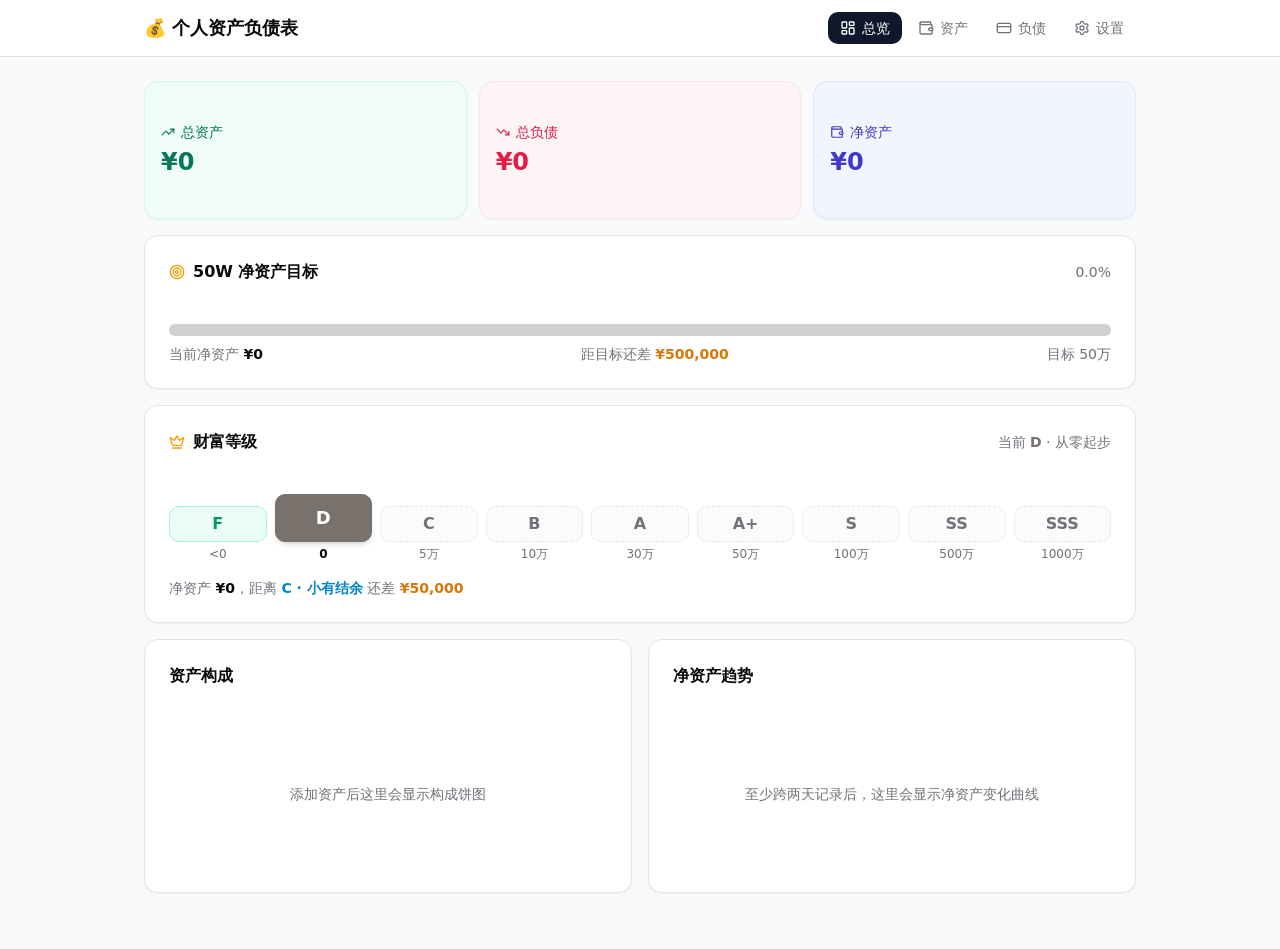
==== commit 2bd13f73: "feat: 部署个人资产负债表到 /balance/（版本自检 + GitHub 数据同步）" ====
--- a/balance/index.html
+++ b/balance/index.html
@@ -4,9 +4,11 @@
     <meta charset="UTF-8" />
     <meta name="viewport" content="width=device-width, initial-scale=1.0, viewport-fit=cover" />
     <meta name="theme-color" content="#ffffff" />
+    <link rel="icon" type="image/svg+xml" href="./icon.svg" />
+    <link rel="apple-touch-icon" href="./apple-touch-icon.png" />
     <title>个人资产负债表</title>
-    <script type="module" crossorigin src="./assets/index-DuJerDFz.js"></script>
-    <link rel="stylesheet" crossorigin href="./assets/index-CkuBfk9V.css">
+    <script type="module" crossorigin src="./assets/index-VBQnqlC1.js"></script>
+    <link rel="stylesheet" crossorigin href="./assets/index-CW5zhBoU.css">
   </head>
   <body>
     <div id="root"></div>
--- a/balance/assets/index-CW5zhBoU.css
+++ b/balance/assets/index-CW5zhBoU.css
@@ -0,0 +1 @@
+*,:before,:after{--tw-border-spacing-x: 0;--tw-border-spacing-y: 0;--tw-translate-x: 0;--tw-translate-y: 0;--tw-rotate: 0;--tw-skew-x: 0;--tw-skew-y: 0;--tw-scale-x: 1;--tw-scale-y: 1;--tw-pan-x: ;--tw-pan-y: ;--tw-pinch-zoom: ;--tw-scroll-snap-strictness: proximity;--tw-gradient-from-position: ;--tw-gradient-via-position: ;--tw-gradient-to-position: ;--tw-ordinal: ;--tw-slashed-zero: ;--tw-numeric-figure: ;--tw-numeric-spacing: ;--tw-numeric-fraction: ;--tw-ring-inset: ;--tw-ring-offset-width: 0px;--tw-ring-offset-color: #fff;--tw-ring-color: rgb(59 130 246 / .5);--tw-ring-offset-shadow: 0 0 #0000;--tw-ring-shadow: 0 0 #0000;--tw-shadow: 0 0 #0000;--tw-shadow-colored: 0 0 #0000;--tw-blur: ;--tw-brightness: ;--tw-contrast: ;--tw-grayscale: ;--tw-hue-rotate: ;--tw-invert: ;--tw-saturate: ;--tw-sepia: ;--tw-drop-shadow: ;--tw-backdrop-blur: ;--tw-backdrop-brightness: ;--tw-backdrop-contrast: ;--tw-backdrop-grayscale: ;--tw-backdrop-hue-rotate: ;--tw-backdrop-invert: ;--tw-backdrop-opacity: ;--tw-backdrop-saturate: ;--tw-backdrop-sepia: ;--tw-contain-size: ;--tw-contain-layout: ;--tw-contain-paint: ;--tw-contain-style: }::backdrop{--tw-border-spacing-x: 0;--tw-border-spacing-y: 0;--tw-translate-x: 0;--tw-translate-y: 0;--tw-rotate: 0;--tw-skew-x: 0;--tw-skew-y: 0;--tw-scale-x: 1;--tw-scale-y: 1;--tw-pan-x: ;--tw-pan-y: ;--tw-pinch-zoom: ;--tw-scroll-snap-strictness: proximity;--tw-gradient-from-position: ;--tw-gradient-via-position: ;--tw-gradient-to-position: ;--tw-ordinal: ;--tw-slashed-zero: ;--tw-numeric-figure: ;--tw-numeric-spacing: ;--tw-numeric-fraction: ;--tw-ring-inset: ;--tw-ring-offset-width: 0px;--tw-ring-offset-color: #fff;--tw-ring-color: rgb(59 130 246 / .5);--tw-ring-offset-shadow: 0 0 #0000;--tw-ring-shadow: 0 0 #0000;--tw-shadow: 0 0 #0000;--tw-shadow-colored: 0 0 #0000;--tw-blur: ;--tw-brightness: ;--tw-contrast: ;--tw-grayscale: ;--tw-hue-rotate: ;--tw-invert: ;--tw-saturate: ;--tw-sepia: ;--tw-drop-shadow: ;--tw-backdrop-blur: ;--tw-backdrop-brightness: ;--tw-backdrop-contrast: ;--tw-backdrop-grayscale: ;--tw-backdrop-hue-rotate: ;--tw-backdrop-invert: ;--tw-backdrop-opacity: ;--tw-backdrop-saturate: ;--tw-backdrop-sepia: ;--tw-contain-size: ;--tw-contain-layout: ;--tw-contain-paint: ;--tw-contain-style: }*,:before,:after{box-sizing:border-box;border-width:0;border-style:solid;border-color:#e5e7eb}:before,:after{--tw-content: ""}html,:host{line-height:1.5;-webkit-text-size-adjust:100%;-moz-tab-size:4;-o-tab-size:4;tab-size:4;font-family:ui-sans-serif,system-ui,sans-serif,"Apple Color Emoji","Segoe UI Emoji",Segoe UI Symbol,"Noto Color Emoji";font-feature-settings:normal;font-variation-settings:normal;-webkit-tap-highlight-color:transparent}body{margin:0;line-height:inherit}hr{height:0;color:inherit;border-top-width:1px}abbr:where([title]){-webkit-text-decoration:underline dotted;text-decoration:underline dotted}h1,h2,h3,h4,h5,h6{font-size:inherit;font-weight:inherit}a{color:inherit;text-decoration:inherit}b,strong{font-weight:bolder}code,kbd,samp,pre{font-family:ui-monospace,SFMono-Regular,Menlo,Monaco,Consolas,Liberation Mono,Courier New,monospace;font-feature-settings:normal;font-variation-settings:normal;font-size:1em}small{font-size:80%}sub,sup{font-size:75%;line-height:0;position:relative;vertical-align:baseline}sub{bottom:-.25em}sup{top:-.5em}table{text-indent:0;border-color:inherit;border-collapse:collapse}button,input,optgroup,select,textarea{font-family:inherit;font-feature-settings:inherit;font-variation-settings:inherit;font-size:100%;font-weight:inherit;line-height:inherit;letter-spacing:inherit;color:inherit;margin:0;padding:0}button,select{text-transform:none}button,input:where([type=button]),input:where([type=reset]),input:where([type=submit]){-webkit-appearance:button;background-color:transparent;background-image:none}:-moz-focusring{outline:auto}:-moz-ui-invalid{box-shadow:none}progress{vertical-align:baseline}::-webkit-inner-spin-button,::-webkit-outer-spin-button{height:auto}[type=search]{-webkit-appearance:textfield;outline-offset:-2px}::-webkit-search-decoration{-webkit-appearance:none}::-webkit-file-upload-button{-webkit-appearance:button;font:inherit}summary{display:list-item}blockquote,dl,dd,h1,h2,h3,h4,h5,h6,hr,figure,p,pre{margin:0}fieldset{margin:0;padding:0}legend{padding:0}ol,ul,menu{list-style:none;margin:0;padding:0}dialog{padding:0}textarea{resize:vertical}input::-moz-placeholder,textarea::-moz-placeholder{opacity:1;color:#9ca3af}input::placeholder,textarea::placeholder{opacity:1;color:#9ca3af}button,[role=button]{cursor:pointer}:disabled{cursor:default}img,svg,video,canvas,audio,iframe,embed,object{display:block;vertical-align:middle}img,video{max-width:100%;height:auto}[hidden]:where(:not([hidden=until-found])){display:none}:root{--background: 0 0% 100%;--foreground: 240 10% 3.9%;--card: 0 0% 100%;--card-foreground: 240 10% 3.9%;--popover: 0 0% 100%;--popover-foreground: 240 10% 3.9%;--primary: 240 5.9% 10%;--primary-foreground: 0 0% 98%;--secondary: 240 4.8% 95.9%;--secondary-foreground: 240 5.9% 10%;--muted: 240 4.8% 95.9%;--muted-foreground: 240 3.8% 46.1%;--accent: 240 4.8% 95.9%;--accent-foreground: 240 5.9% 10%;--destructive: 0 84.2% 60.2%;--destructive-foreground: 0 0% 98%;--border: 240 5.9% 90%;--input: 240 5.9% 90%;--ring: 240 5.9% 10%;--radius: .625rem;--sidebar-background: 0 0% 98%;--sidebar-foreground: 240 5.3% 26.1%;--sidebar-primary: 240 5.9% 10%;--sidebar-primary-foreground: 0 0% 98%;--sidebar-accent: 240 4.8% 95.9%;--sidebar-accent-foreground: 240 5.9% 10%;--sidebar-border: 220 13% 91%;--sidebar-ring: 217.2 91.2% 59.8%}.dark{--background: 240 10% 3.9%;--foreground: 0 0% 98%;--card: 240 10% 3.9%;--card-foreground: 0 0% 98%;--popover: 240 10% 3.9%;--popover-foreground: 0 0% 98%;--primary: 0 0% 98%;--primary-foreground: 240 5.9% 10%;--secondary: 240 3.7% 15.9%;--secondary-foreground: 0 0% 98%;--muted: 240 3.7% 15.9%;--muted-foreground: 240 5% 64.9%;--accent: 240 3.7% 15.9%;--accent-foreground: 0 0% 98%;--destructive: 0 62.8% 30.6%;--destructive-foreground: 0 0% 98%;--border: 240 3.7% 15.9%;--input: 240 3.7% 15.9%;--ring: 240 4.9% 83.9%;--sidebar-background: 240 5.9% 10%;--sidebar-foreground: 240 4.8% 95.9%;--sidebar-primary: 224.3 76.3% 48%;--sidebar-primary-foreground: 0 0% 100%;--sidebar-accent: 240 3.7% 15.9%;--sidebar-accent-foreground: 240 4.8% 95.9%;--sidebar-border: 240 3.7% 15.9%;--sidebar-ring: 217.2 91.2% 59.8%}*{border-color:hsl(var(--border))}body{background-color:hsl(var(--background));color:hsl(var(--foreground))}.sr-only{position:absolute;width:1px;height:1px;padding:0;margin:-1px;overflow:hidden;clip:rect(0,0,0,0);white-space:nowrap;border-width:0}.pointer-events-none{pointer-events:none}.visible{visibility:visible}.invisible{visibility:hidden}.fixed{position:fixed}.absolute{position:absolute}.relative{position:relative}.sticky{position:sticky}.inset-0{inset:0}.inset-x-0{left:0;right:0}.inset-y-0{top:0;bottom:0}.-bottom-12{bottom:-3rem}.-left-12{left:-3rem}.-right-12{right:-3rem}.-top-12{top:-3rem}.bottom-0{bottom:0}.bottom-20{bottom:5rem}.left-0{left:0}.left-1\/2{left:50%}.left-2{left:.5rem}.left-\[50\%\]{left:50%}.right-0{right:0}.right-1{right:.25rem}.right-2{right:.5rem}.right-3{right:.75rem}.right-4{right:1rem}.top-0{top:0}.top-1\.5{top:.375rem}.top-1\/2{top:50%}.top-3\.5{top:.875rem}.top-4{top:1rem}.top-\[1px\]{top:1px}.top-\[50\%\]{top:50%}.top-\[60\%\]{top:60%}.top-full{top:100%}.isolate{isolation:isolate}.z-10{z-index:10}.z-20{z-index:20}.z-40{z-index:40}.z-50{z-index:50}.z-\[1\]{z-index:1}.order-first{order:-9999}.order-last{order:9999}.col-start-2{grid-column-start:2}.row-span-2{grid-row:span 2 / span 2}.row-start-1{grid-row-start:1}.\!m-0{margin:0!important}.-mx-1{margin-left:-.25rem;margin-right:-.25rem}.-my-2{margin-top:-.5rem;margin-bottom:-.5rem}.mx-2{margin-left:.5rem;margin-right:.5rem}.mx-3\.5{margin-left:.875rem;margin-right:.875rem}.mx-auto{margin-left:auto;margin-right:auto}.my-0{margin-top:0;margin-bottom:0}.my-0\.5{margin-top:.125rem;margin-bottom:.125rem}.my-1{margin-top:.25rem;margin-bottom:.25rem}.-ml-4{margin-left:-1rem}.-mt-4{margin-top:-1rem}.mb-2{margin-bottom:.5rem}.mb-3{margin-bottom:.75rem}.ml-1{margin-left:.25rem}.ml-2{margin-left:.5rem}.ml-4{margin-left:1rem}.ml-auto{margin-left:auto}.mr-1{margin-right:.25rem}.mr-1\.5{margin-right:.375rem}.mt-1{margin-top:.25rem}.mt-1\.5{margin-top:.375rem}.mt-2{margin-top:.5rem}.mt-4{margin-top:1rem}.mt-auto{margin-top:auto}.line-clamp-1{overflow:hidden;display:-webkit-box;-webkit-box-orient:vertical;-webkit-line-clamp:1}.line-clamp-2{overflow:hidden;display:-webkit-box;-webkit-box-orient:vertical;-webkit-line-clamp:2}.block{display:block}.flex{display:flex}.inline-flex{display:inline-flex}.table{display:table}.table-caption{display:table-caption}.table-cell{display:table-cell}.table-row{display:table-row}.grid{display:grid}.hidden{display:none}.aspect-square{aspect-ratio:1 / 1}.aspect-video{aspect-ratio:16 / 9}.size-10{width:2.5rem;height:2.5rem}.size-2{width:.5rem;height:.5rem}.size-2\.5{width:.625rem;height:.625rem}.size-3{width:.75rem;height:.75rem}.size-3\.5{width:.875rem;height:.875rem}.size-4{width:1rem;height:1rem}.size-6{width:1.5rem;height:1.5rem}.size-7{width:1.75rem;height:1.75rem}.size-8{width:2rem;height:2rem}.size-9{width:2.25rem;height:2.25rem}.size-auto{width:auto;height:auto}.size-full{width:100%;height:100%}.h-1\.5{height:.375rem}.h-10{height:2.5rem}.h-12{height:3rem}.h-14{height:3.5rem}.h-2{height:.5rem}.h-2\.5{height:.625rem}.h-3{height:.75rem}.h-3\.5{height:.875rem}.h-4{height:1rem}.h-5{height:1.25rem}.h-6{height:1.5rem}.h-7{height:1.75rem}.h-8{height:2rem}.h-9{height:2.25rem}.h-\[1\.15rem\]{height:1.15rem}.h-\[calc\(100\%-1px\)\]{height:calc(100% - 1px)}.h-\[var\(--radix-navigation-menu-viewport-height\)\]{height:var(--radix-navigation-menu-viewport-height)}.h-\[var\(--radix-select-trigger-height\)\]{height:var(--radix-select-trigger-height)}.h-auto{height:auto}.h-full{height:100%}.h-px{height:1px}.h-svh{height:100svh}.max-h-\[300px\]{max-height:300px}.min-h-0{min-height:0px}.min-h-16{min-height:4rem}.min-h-4{min-height:1rem}.min-h-screen{min-height:100vh}.min-h-svh{min-height:100svh}.w-0{width:0px}.w-1{width:.25rem}.w-1\.5{width:.375rem}.w-2{width:.5rem}.w-2\.5{width:.625rem}.w-3{width:.75rem}.w-3\.5{width:.875rem}.w-3\/4{width:75%}.w-4{width:1rem}.w-5{width:1.25rem}.w-64{width:16rem}.w-72{width:18rem}.w-8{width:2rem}.w-9{width:2.25rem}.w-\[100px\]{width:100px}.w-auto{width:auto}.w-fit{width:-moz-fit-content;width:fit-content}.w-full{width:100%}.w-max{width:-moz-max-content;width:max-content}.w-px{width:1px}.min-w-0{min-width:0px}.min-w-10{min-width:2.5rem}.min-w-5{min-width:1.25rem}.min-w-8{min-width:2rem}.min-w-9{min-width:2.25rem}.min-w-\[12rem\]{min-width:12rem}.min-w-\[3\.2rem\]{min-width:3.2rem}.min-w-\[8rem\]{min-width:8rem}.min-w-\[var\(--radix-select-trigger-width\)\]{min-width:var(--radix-select-trigger-width)}.max-w-5xl{max-width:64rem}.max-w-\[calc\(100\%-2rem\)\]{max-width:calc(100% - 2rem)}.max-w-max{max-width:-moz-max-content;max-width:max-content}.max-w-sm{max-width:24rem}.flex-1{flex:1 1 0%}.shrink-0{flex-shrink:0}.grow{flex-grow:1}.grow-0{flex-grow:0}.basis-full{flex-basis:100%}.caption-bottom{caption-side:bottom}.border-collapse{border-collapse:collapse}.-translate-x-1\/2{--tw-translate-x: -50%;transform:translate(var(--tw-translate-x),var(--tw-translate-y)) rotate(var(--tw-rotate)) skew(var(--tw-skew-x)) skewY(var(--tw-skew-y)) scaleX(var(--tw-scale-x)) scaleY(var(--tw-scale-y))}.-translate-x-px{--tw-translate-x: -1px;transform:translate(var(--tw-translate-x),var(--tw-translate-y)) rotate(var(--tw-rotate)) skew(var(--tw-skew-x)) skewY(var(--tw-skew-y)) scaleX(var(--tw-scale-x)) scaleY(var(--tw-scale-y))}.-translate-y-1\/2{--tw-translate-y: -50%;transform:translate(var(--tw-translate-x),var(--tw-translate-y)) rotate(var(--tw-rotate)) skew(var(--tw-skew-x)) skewY(var(--tw-skew-y)) scaleX(var(--tw-scale-x)) scaleY(var(--tw-scale-y))}.translate-x-\[-50\%\]{--tw-translate-x: -50%;transform:translate(var(--tw-translate-x),var(--tw-translate-y)) rotate(var(--tw-rotate)) skew(var(--tw-skew-x)) skewY(var(--tw-skew-y)) scaleX(var(--tw-scale-x)) scaleY(var(--tw-scale-y))}.translate-x-px{--tw-translate-x: 1px;transform:translate(var(--tw-translate-x),var(--tw-translate-y)) rotate(var(--tw-rotate)) skew(var(--tw-skew-x)) skewY(var(--tw-skew-y)) scaleX(var(--tw-scale-x)) scaleY(var(--tw-scale-y))}.translate-y-0\.5{--tw-translate-y: .125rem;transform:translate(var(--tw-translate-x),var(--tw-translate-y)) rotate(var(--tw-rotate)) skew(var(--tw-skew-x)) skewY(var(--tw-skew-y)) scaleX(var(--tw-scale-x)) scaleY(var(--tw-scale-y))}.translate-y-\[-50\%\]{--tw-translate-y: -50%;transform:translate(var(--tw-translate-x),var(--tw-translate-y)) rotate(var(--tw-rotate)) skew(var(--tw-skew-x)) skewY(var(--tw-skew-y)) scaleX(var(--tw-scale-x)) scaleY(var(--tw-scale-y))}.translate-y-\[calc\(-50\%_-_2px\)\]{--tw-translate-y: calc(-50% - 2px) ;transform:translate(var(--tw-translate-x),var(--tw-translate-y)) rotate(var(--tw-rotate)) skew(var(--tw-skew-x)) skewY(var(--tw-skew-y)) scaleX(var(--tw-scale-x)) scaleY(var(--tw-scale-y))}.rotate-45{--tw-rotate: 45deg;transform:translate(var(--tw-translate-x),var(--tw-translate-y)) rotate(var(--tw-rotate)) skew(var(--tw-skew-x)) skewY(var(--tw-skew-y)) scaleX(var(--tw-scale-x)) scaleY(var(--tw-scale-y))}.rotate-90{--tw-rotate: 90deg;transform:translate(var(--tw-translate-x),var(--tw-translate-y)) rotate(var(--tw-rotate)) skew(var(--tw-skew-x)) skewY(var(--tw-skew-y)) scaleX(var(--tw-scale-x)) scaleY(var(--tw-scale-y))}.transform{transform:translate(var(--tw-translate-x),var(--tw-translate-y)) rotate(var(--tw-rotate)) skew(var(--tw-skew-x)) skewY(var(--tw-skew-y)) scaleX(var(--tw-scale-x)) scaleY(var(--tw-scale-y))}@keyframes caret-blink{0%,70%,to{opacity:1}20%,50%{opacity:0}}.animate-caret-blink{animation:caret-blink 1.25s ease-out infinite}@keyframes pulse{50%{opacity:.5}}.animate-pulse{animation:pulse 2s cubic-bezier(.4,0,.6,1) infinite}@keyframes spin{to{transform:rotate(360deg)}}.animate-spin{animation:spin 1s linear infinite}.cursor-default{cursor:default}.cursor-text{cursor:text}.touch-none{touch-action:none}.select-none{-webkit-user-select:none;-moz-user-select:none;user-select:none}.resize-none{resize:none}.scroll-my-1{scroll-margin-top:.25rem;scroll-margin-bottom:.25rem}.scroll-py-1{scroll-padding-top:.25rem;scroll-padding-bottom:.25rem}.list-disc{list-style-type:disc}.list-none{list-style-type:none}.auto-rows-min{grid-auto-rows:min-content}.grid-cols-2{grid-template-columns:repeat(2,minmax(0,1fr))}.grid-cols-3{grid-template-columns:repeat(3,minmax(0,1fr))}.grid-cols-4{grid-template-columns:repeat(4,minmax(0,1fr))}.grid-cols-\[0_1fr\]{grid-template-columns:0 1fr}.grid-rows-\[auto_auto\]{grid-template-rows:auto auto}.flex-row{flex-direction:row}.flex-col{flex-direction:column}.flex-col-reverse{flex-direction:column-reverse}.flex-wrap{flex-wrap:wrap}.place-content-center{place-content:center}.items-start{align-items:flex-start}.items-end{align-items:flex-end}.items-center{align-items:center}.items-stretch{align-items:stretch}.justify-start{justify-content:flex-start}.justify-center{justify-content:center}.justify-between{justify-content:space-between}.justify-items-start{justify-items:start}.gap-0\.5{gap:.125rem}.gap-1{gap:.25rem}.gap-1\.5{gap:.375rem}.gap-2{gap:.5rem}.gap-2\.5{gap:.625rem}.gap-3{gap:.75rem}.gap-4{gap:1rem}.gap-6{gap:1.5rem}.gap-7{gap:1.75rem}.gap-\[--spacing\(var\(--gap\)\)\]{gap:var(--spacing(var(--gap)))}.gap-y-0\.5{row-gap:.125rem}.space-y-3>:not([hidden])~:not([hidden]){--tw-space-y-reverse: 0;margin-top:calc(.75rem * calc(1 - var(--tw-space-y-reverse)));margin-bottom:calc(.75rem * var(--tw-space-y-reverse))}.space-y-4>:not([hidden])~:not([hidden]){--tw-space-y-reverse: 0;margin-top:calc(1rem * calc(1 - var(--tw-space-y-reverse)));margin-bottom:calc(1rem * var(--tw-space-y-reverse))}.divide-y>:not([hidden])~:not([hidden]){--tw-divide-y-reverse: 0;border-top-width:calc(1px * calc(1 - var(--tw-divide-y-reverse)));border-bottom-width:calc(1px * var(--tw-divide-y-reverse))}.self-start{align-self:flex-start}.self-stretch{align-self:stretch}.justify-self-end{justify-self:end}.overflow-auto{overflow:auto}.overflow-hidden{overflow:hidden}.overflow-x-auto{overflow-x:auto}.overflow-y-auto{overflow-y:auto}.overflow-x-hidden{overflow-x:hidden}.truncate{overflow:hidden;text-overflow:ellipsis;white-space:nowrap}.whitespace-nowrap{white-space:nowrap}.text-balance{text-wrap:balance}.break-words{overflow-wrap:break-word}.rounded{border-radius:.25rem}.rounded-\[2px\]{border-radius:2px}.rounded-\[4px\]{border-radius:4px}.rounded-\[calc\(var\(--radius\)-5px\)\]{border-radius:calc(var(--radius) - 5px)}.rounded-\[inherit\]{border-radius:inherit}.rounded-full{border-radius:9999px}.rounded-lg{border-radius:var(--radius)}.rounded-md{border-radius:calc(var(--radius) - 2px)}.rounded-none{border-radius:0}.rounded-sm{border-radius:calc(var(--radius) - 4px)}.rounded-xl{border-radius:calc(var(--radius) + 4px)}.rounded-xs{border-radius:calc(var(--radius) - 6px)}.rounded-l-md{border-top-left-radius:calc(var(--radius) - 2px);border-bottom-left-radius:calc(var(--radius) - 2px)}.rounded-r-md{border-top-right-radius:calc(var(--radius) - 2px);border-bottom-right-radius:calc(var(--radius) - 2px)}.rounded-tl-sm{border-top-left-radius:calc(var(--radius) - 4px)}.border{border-width:1px}.border-0{border-width:0px}.border-\[1\.5px\]{border-width:1.5px}.border-y{border-top-width:1px;border-bottom-width:1px}.border-b{border-bottom-width:1px}.border-l{border-left-width:1px}.border-r{border-right-width:1px}.border-t{border-top-width:1px}.border-dashed{border-style:dashed}.border-amber-500{--tw-border-opacity: 1;border-color:rgb(245 158 11 / var(--tw-border-opacity, 1))}.border-border{border-color:hsl(var(--border))}.border-border\/50{border-color:hsl(var(--border) / .5)}.border-emerald-100{--tw-border-opacity: 1;border-color:rgb(209 250 229 / var(--tw-border-opacity, 1))}.border-emerald-200{--tw-border-opacity: 1;border-color:rgb(167 243 208 / var(--tw-border-opacity, 1))}.border-emerald-500{--tw-border-opacity: 1;border-color:rgb(16 185 129 / var(--tw-border-opacity, 1))}.border-indigo-100{--tw-border-opacity: 1;border-color:rgb(224 231 255 / var(--tw-border-opacity, 1))}.border-input{border-color:hsl(var(--input))}.border-orange-400{--tw-border-opacity: 1;border-color:rgb(251 146 60 / var(--tw-border-opacity, 1))}.border-primary{border-color:hsl(var(--primary))}.border-rose-100{--tw-border-opacity: 1;border-color:rgb(255 228 230 / var(--tw-border-opacity, 1))}.border-rose-200{--tw-border-opacity: 1;border-color:rgb(254 205 211 / var(--tw-border-opacity, 1))}.border-rose-500{--tw-border-opacity: 1;border-color:rgb(244 63 94 / var(--tw-border-opacity, 1))}.border-sidebar-border{border-color:hsl(var(--sidebar-border))}.border-sky-200{--tw-border-opacity: 1;border-color:rgb(186 230 253 / var(--tw-border-opacity, 1))}.border-sky-500{--tw-border-opacity: 1;border-color:rgb(14 165 233 / var(--tw-border-opacity, 1))}.border-slate-500{--tw-border-opacity: 1;border-color:rgb(100 116 139 / var(--tw-border-opacity, 1))}.border-stone-500{--tw-border-opacity: 1;border-color:rgb(120 113 108 / var(--tw-border-opacity, 1))}.border-teal-500{--tw-border-opacity: 1;border-color:rgb(20 184 166 / var(--tw-border-opacity, 1))}.border-transparent{border-color:transparent}.border-violet-500{--tw-border-opacity: 1;border-color:rgb(139 92 246 / var(--tw-border-opacity, 1))}.border-l-transparent{border-left-color:transparent}.border-t-transparent{border-top-color:transparent}.bg-accent{background-color:hsl(var(--accent))}.bg-amber-400{--tw-bg-opacity: 1;background-color:rgb(251 191 36 / var(--tw-bg-opacity, 1))}.bg-amber-500{--tw-bg-opacity: 1;background-color:rgb(245 158 11 / var(--tw-bg-opacity, 1))}.bg-background{background-color:hsl(var(--background))}.bg-black\/50{background-color:#00000080}.bg-border{background-color:hsl(var(--border))}.bg-card{background-color:hsl(var(--card))}.bg-destructive{--tw-bg-opacity: 1;background-color:hsl(var(--destructive) / var(--tw-bg-opacity, 1))}.bg-emerald-50{--tw-bg-opacity: 1;background-color:rgb(236 253 245 / var(--tw-bg-opacity, 1))}.bg-emerald-50\/60{background-color:#ecfdf599}.bg-emerald-500{--tw-bg-opacity: 1;background-color:rgb(16 185 129 / var(--tw-bg-opacity, 1))}.bg-emerald-600{--tw-bg-opacity: 1;background-color:rgb(5 150 105 / var(--tw-bg-opacity, 1))}.bg-foreground{background-color:hsl(var(--foreground))}.bg-indigo-50\/60{background-color:#eef2ff99}.bg-input{background-color:hsl(var(--input))}.bg-muted{background-color:hsl(var(--muted))}.bg-muted\/40{background-color:hsl(var(--muted) / .4)}.bg-muted\/50{background-color:hsl(var(--muted) / .5)}.bg-popover{background-color:hsl(var(--popover))}.bg-primary{background-color:hsl(var(--primary))}.bg-primary\/20{background-color:hsl(var(--primary) / .2)}.bg-rose-50\/60{background-color:#fff1f299}.bg-rose-500{--tw-bg-opacity: 1;background-color:rgb(244 63 94 / var(--tw-bg-opacity, 1))}.bg-secondary{background-color:hsl(var(--secondary))}.bg-sidebar{background-color:hsl(var(--sidebar-background))}.bg-sidebar-border{background-color:hsl(var(--sidebar-border))}.bg-sky-500{--tw-bg-opacity: 1;background-color:rgb(14 165 233 / var(--tw-bg-opacity, 1))}.bg-slate-50{--tw-bg-opacity: 1;background-color:rgb(248 250 252 / var(--tw-bg-opacity, 1))}.bg-slate-500{--tw-bg-opacity: 1;background-color:rgb(100 116 139 / var(--tw-bg-opacity, 1))}.bg-slate-900{--tw-bg-opacity: 1;background-color:rgb(15 23 42 / var(--tw-bg-opacity, 1))}.bg-stone-500{--tw-bg-opacity: 1;background-color:rgb(120 113 108 / var(--tw-bg-opacity, 1))}.bg-teal-500{--tw-bg-opacity: 1;background-color:rgb(20 184 166 / var(--tw-bg-opacity, 1))}.bg-transparent{background-color:transparent}.bg-violet-500{--tw-bg-opacity: 1;background-color:rgb(139 92 246 / var(--tw-bg-opacity, 1))}.bg-white{--tw-bg-opacity: 1;background-color:rgb(255 255 255 / var(--tw-bg-opacity, 1))}.bg-white\/90{background-color:#ffffffe6}.bg-white\/95{background-color:#fffffff2}.bg-gradient-to-br{background-image:linear-gradient(to bottom right,var(--tw-gradient-stops))}.from-amber-400{--tw-gradient-from: #fbbf24 var(--tw-gradient-from-position);--tw-gradient-to: rgb(251 191 36 / 0) var(--tw-gradient-to-position);--tw-gradient-stops: var(--tw-gradient-from), var(--tw-gradient-to)}.to-orange-500{--tw-gradient-to: #f97316 var(--tw-gradient-to-position)}.fill-current{fill:currentColor}.fill-foreground{fill:hsl(var(--foreground))}.fill-primary{fill:hsl(var(--primary))}.p-0{padding:0}.p-1{padding:.25rem}.p-2{padding:.5rem}.p-3{padding:.75rem}.p-4{padding:1rem}.p-6{padding:1.5rem}.p-\[3px\]{padding:3px}.p-px{padding:1px}.px-1{padding-left:.25rem;padding-right:.25rem}.px-1\.5{padding-left:.375rem;padding-right:.375rem}.px-2{padding-left:.5rem;padding-right:.5rem}.px-2\.5{padding-left:.625rem;padding-right:.625rem}.px-3{padding-left:.75rem;padding-right:.75rem}.px-4{padding-left:1rem;padding-right:1rem}.px-6{padding-left:1.5rem;padding-right:1.5rem}.py-0\.5{padding-top:.125rem;padding-bottom:.125rem}.py-1{padding-top:.25rem;padding-bottom:.25rem}.py-1\.5{padding-top:.375rem;padding-bottom:.375rem}.py-14{padding-top:3.5rem;padding-bottom:3.5rem}.py-16{padding-top:4rem;padding-bottom:4rem}.py-2{padding-top:.5rem;padding-bottom:.5rem}.py-2\.5{padding-top:.625rem;padding-bottom:.625rem}.py-3{padding-top:.75rem;padding-bottom:.75rem}.py-4{padding-top:1rem;padding-bottom:1rem}.py-6{padding-top:1.5rem;padding-bottom:1.5rem}.pb-0{padding-bottom:0}.pb-1{padding-bottom:.25rem}.pb-2{padding-bottom:.5rem}.pb-20{padding-bottom:5rem}.pb-3{padding-bottom:.75rem}.pb-4{padding-bottom:1rem}.pl-2{padding-left:.5rem}.pl-3{padding-left:.75rem}.pl-4{padding-left:1rem}.pl-8{padding-left:2rem}.pr-1{padding-right:.25rem}.pr-2{padding-right:.5rem}.pr-2\.5{padding-right:.625rem}.pr-3{padding-right:.75rem}.pr-8{padding-right:2rem}.pt-0{padding-top:0}.pt-3{padding-top:.75rem}.pt-4{padding-top:1rem}.text-left{text-align:left}.text-center{text-align:center}.align-middle{vertical-align:middle}.font-mono{font-family:ui-monospace,SFMono-Regular,Menlo,Monaco,Consolas,Liberation Mono,Courier New,monospace}.font-sans{font-family:ui-sans-serif,system-ui,sans-serif,"Apple Color Emoji","Segoe UI Emoji",Segoe UI Symbol,"Noto Color Emoji"}.text-\[0\.8rem\]{font-size:.8rem}.text-\[10px\]{font-size:10px}.text-\[11px\]{font-size:11px}.text-base{font-size:1rem;line-height:1.5rem}.text-lg{font-size:1.125rem;line-height:1.75rem}.text-sm{font-size:.875rem;line-height:1.25rem}.text-sm\/relaxed{font-size:.875rem;line-height:1.625}.text-xs{font-size:.75rem;line-height:1rem}.font-bold{font-weight:700}.font-medium{font-weight:500}.font-normal{font-weight:400}.font-semibold{font-weight:600}.tabular-nums{--tw-numeric-spacing: tabular-nums;font-variant-numeric:var(--tw-ordinal) var(--tw-slashed-zero) var(--tw-numeric-figure) var(--tw-numeric-spacing) var(--tw-numeric-fraction)}.leading-none{line-height:1}.leading-normal{line-height:1.5}.leading-relaxed{line-height:1.625}.leading-snug{line-height:1.375}.tracking-tight{letter-spacing:-.025em}.tracking-widest{letter-spacing:.1em}.text-accent-foreground{color:hsl(var(--accent-foreground))}.text-amber-500{--tw-text-opacity: 1;color:rgb(245 158 11 / var(--tw-text-opacity, 1))}.text-amber-600{--tw-text-opacity: 1;color:rgb(217 119 6 / var(--tw-text-opacity, 1))}.text-background{color:hsl(var(--background))}.text-card-foreground{color:hsl(var(--card-foreground))}.text-current{color:currentColor}.text-destructive{--tw-text-opacity: 1;color:hsl(var(--destructive) / var(--tw-text-opacity, 1))}.text-emerald-600{--tw-text-opacity: 1;color:rgb(5 150 105 / var(--tw-text-opacity, 1))}.text-emerald-700{--tw-text-opacity: 1;color:rgb(4 120 87 / var(--tw-text-opacity, 1))}.text-foreground{color:hsl(var(--foreground))}.text-indigo-600{--tw-text-opacity: 1;color:rgb(79 70 229 / var(--tw-text-opacity, 1))}.text-indigo-700{--tw-text-opacity: 1;color:rgb(67 56 202 / var(--tw-text-opacity, 1))}.text-muted-foreground{color:hsl(var(--muted-foreground))}.text-orange-500{--tw-text-opacity: 1;color:rgb(249 115 22 / var(--tw-text-opacity, 1))}.text-orange-600{--tw-text-opacity: 1;color:rgb(234 88 12 / var(--tw-text-opacity, 1))}.text-popover-foreground{color:hsl(var(--popover-foreground))}.text-primary{color:hsl(var(--primary))}.text-primary-foreground{color:hsl(var(--primary-foreground))}.text-red-500{--tw-text-opacity: 1;color:rgb(239 68 68 / var(--tw-text-opacity, 1))}.text-rose-500{--tw-text-opacity: 1;color:rgb(244 63 94 / var(--tw-text-opacity, 1))}.text-rose-600{--tw-text-opacity: 1;color:rgb(225 29 72 / var(--tw-text-opacity, 1))}.text-secondary-foreground{color:hsl(var(--secondary-foreground))}.text-sidebar-foreground{color:hsl(var(--sidebar-foreground))}.text-sidebar-foreground\/70{color:hsl(var(--sidebar-foreground) / .7)}.text-sky-600{--tw-text-opacity: 1;color:rgb(2 132 199 / var(--tw-text-opacity, 1))}.text-sky-700{--tw-text-opacity: 1;color:rgb(3 105 161 / var(--tw-text-opacity, 1))}.text-slate-400{--tw-text-opacity: 1;color:rgb(148 163 184 / var(--tw-text-opacity, 1))}.text-slate-900{--tw-text-opacity: 1;color:rgb(15 23 42 / var(--tw-text-opacity, 1))}.text-stone-500{--tw-text-opacity: 1;color:rgb(120 113 108 / var(--tw-text-opacity, 1))}.text-teal-600{--tw-text-opacity: 1;color:rgb(13 148 136 / var(--tw-text-opacity, 1))}.text-violet-600{--tw-text-opacity: 1;color:rgb(124 58 237 / var(--tw-text-opacity, 1))}.text-white{--tw-text-opacity: 1;color:rgb(255 255 255 / var(--tw-text-opacity, 1))}.underline-offset-4{text-underline-offset:4px}.opacity-0{opacity:0}.opacity-50{opacity:.5}.opacity-70{opacity:.7}.shadow{--tw-shadow: 0 1px 3px 0 rgb(0 0 0 / .1), 0 1px 2px -1px rgb(0 0 0 / .1);--tw-shadow-colored: 0 1px 3px 0 var(--tw-shadow-color), 0 1px 2px -1px var(--tw-shadow-color);box-shadow:var(--tw-ring-offset-shadow, 0 0 #0000),var(--tw-ring-shadow, 0 0 #0000),var(--tw-shadow)}.shadow-\[0_0_0_1px_hsl\(var\(--sidebar-border\)\)\]{--tw-shadow: 0 0 0 1px hsl(var(--sidebar-border));--tw-shadow-colored: 0 0 0 1px var(--tw-shadow-color);box-shadow:var(--tw-ring-offset-shadow, 0 0 #0000),var(--tw-ring-shadow, 0 0 #0000),var(--tw-shadow)}.shadow-lg{--tw-shadow: 0 10px 15px -3px rgb(0 0 0 / .1), 0 4px 6px -4px rgb(0 0 0 / .1);--tw-shadow-colored: 0 10px 15px -3px var(--tw-shadow-color), 0 4px 6px -4px var(--tw-shadow-color);box-shadow:var(--tw-ring-offset-shadow, 0 0 #0000),var(--tw-ring-shadow, 0 0 #0000),var(--tw-shadow)}.shadow-md{--tw-shadow: 0 4px 6px -1px rgb(0 0 0 / .1), 0 2px 4px -2px rgb(0 0 0 / .1);--tw-shadow-colored: 0 4px 6px -1px var(--tw-shadow-color), 0 2px 4px -2px var(--tw-shadow-color);box-shadow:var(--tw-ring-offset-shadow, 0 0 #0000),var(--tw-ring-shadow, 0 0 #0000),var(--tw-shadow)}.shadow-none{--tw-shadow: 0 0 #0000;--tw-shadow-colored: 0 0 #0000;box-shadow:var(--tw-ring-offset-shadow, 0 0 #0000),var(--tw-ring-shadow, 0 0 #0000),var(--tw-shadow)}.shadow-sm{--tw-shadow: 0 1px 2px 0 rgb(0 0 0 / .05);--tw-shadow-colored: 0 1px 2px 0 var(--tw-shadow-color);box-shadow:var(--tw-ring-offset-shadow, 0 0 #0000),var(--tw-ring-shadow, 0 0 #0000),var(--tw-shadow)}.shadow-xl{--tw-shadow: 0 20px 25px -5px rgb(0 0 0 / .1), 0 8px 10px -6px rgb(0 0 0 / .1);--tw-shadow-colored: 0 20px 25px -5px var(--tw-shadow-color), 0 8px 10px -6px var(--tw-shadow-color);box-shadow:var(--tw-ring-offset-shadow, 0 0 #0000),var(--tw-ring-shadow, 0 0 #0000),var(--tw-shadow)}.shadow-xs{--tw-shadow: 0 1px 2px 0 rgb(0 0 0 / .05);--tw-shadow-colored: 0 1px 2px 0 var(--tw-shadow-color);box-shadow:var(--tw-ring-offset-shadow, 0 0 #0000),var(--tw-ring-shadow, 0 0 #0000),var(--tw-shadow)}.outline-none{outline:2px solid transparent;outline-offset:2px}.outline{outline-style:solid}.ring-0{--tw-ring-offset-shadow: var(--tw-ring-inset) 0 0 0 var(--tw-ring-offset-width) var(--tw-ring-offset-color);--tw-ring-shadow: var(--tw-ring-inset) 0 0 0 calc(0px + var(--tw-ring-offset-width)) var(--tw-ring-color);box-shadow:var(--tw-ring-offset-shadow),var(--tw-ring-shadow),var(--tw-shadow, 0 0 #0000)}.ring-ring\/50{--tw-ring-color: hsl(var(--ring) / .5)}.ring-sidebar-ring{--tw-ring-color: hsl(var(--sidebar-ring))}.ring-offset-background{--tw-ring-offset-color: hsl(var(--background))}.filter{filter:var(--tw-blur) var(--tw-brightness) var(--tw-contrast) var(--tw-grayscale) var(--tw-hue-rotate) var(--tw-invert) var(--tw-saturate) var(--tw-sepia) var(--tw-drop-shadow)}.backdrop-blur{--tw-backdrop-blur: blur(8px);-webkit-backdrop-filter:var(--tw-backdrop-blur) var(--tw-backdrop-brightness) var(--tw-backdrop-contrast) var(--tw-backdrop-grayscale) var(--tw-backdrop-hue-rotate) var(--tw-backdrop-invert) var(--tw-backdrop-opacity) var(--tw-backdrop-saturate) var(--tw-backdrop-sepia);backdrop-filter:var(--tw-backdrop-blur) var(--tw-backdrop-brightness) var(--tw-backdrop-contrast) var(--tw-backdrop-grayscale) var(--tw-backdrop-hue-rotate) var(--tw-backdrop-invert) var(--tw-backdrop-opacity) var(--tw-backdrop-saturate) var(--tw-backdrop-sepia)}.transition{transition-property:color,background-color,border-color,text-decoration-color,fill,stroke,opacity,box-shadow,transform,filter,backdrop-filter;transition-timing-function:cubic-bezier(.4,0,.2,1);transition-duration:.15s}.transition-\[color\,box-shadow\]{transition-property:color,box-shadow;transition-timing-function:cubic-bezier(.4,0,.2,1);transition-duration:.15s}.transition-\[left\,right\,width\]{transition-property:left,right,width;transition-timing-function:cubic-bezier(.4,0,.2,1);transition-duration:.15s}.transition-\[margin\,opacity\]{transition-property:margin,opacity;transition-timing-function:cubic-bezier(.4,0,.2,1);transition-duration:.15s}.transition-\[width\,height\,padding\]{transition-property:width,height,padding;transition-timing-function:cubic-bezier(.4,0,.2,1);transition-duration:.15s}.transition-\[width\]{transition-property:width;transition-timing-function:cubic-bezier(.4,0,.2,1);transition-duration:.15s}.transition-all{transition-property:all;transition-timing-function:cubic-bezier(.4,0,.2,1);transition-duration:.15s}.transition-colors{transition-property:color,background-color,border-color,text-decoration-color,fill,stroke;transition-timing-function:cubic-bezier(.4,0,.2,1);transition-duration:.15s}.transition-none{transition-property:none}.transition-opacity{transition-property:opacity;transition-timing-function:cubic-bezier(.4,0,.2,1);transition-duration:.15s}.transition-shadow{transition-property:box-shadow;transition-timing-function:cubic-bezier(.4,0,.2,1);transition-duration:.15s}.transition-transform{transition-property:transform;transition-timing-function:cubic-bezier(.4,0,.2,1);transition-duration:.15s}.duration-100{transition-duration:.1s}.duration-1000{transition-duration:1s}.duration-200{transition-duration:.2s}.duration-300{transition-duration:.3s}.ease-in-out{transition-timing-function:cubic-bezier(.4,0,.2,1)}.ease-linear{transition-timing-function:linear}@keyframes enter{0%{opacity:var(--tw-enter-opacity, 1);transform:translate3d(var(--tw-enter-translate-x, 0),var(--tw-enter-translate-y, 0),0) scale3d(var(--tw-enter-scale, 1),var(--tw-enter-scale, 1),var(--tw-enter-scale, 1)) rotate(var(--tw-enter-rotate, 0))}}@keyframes exit{to{opacity:var(--tw-exit-opacity, 1);transform:translate3d(var(--tw-exit-translate-x, 0),var(--tw-exit-translate-y, 0),0) scale3d(var(--tw-exit-scale, 1),var(--tw-exit-scale, 1),var(--tw-exit-scale, 1)) rotate(var(--tw-exit-rotate, 0))}}.animate-in{animation-name:enter;animation-duration:.15s;--tw-enter-opacity: initial;--tw-enter-scale: initial;--tw-enter-rotate: initial;--tw-enter-translate-x: initial;--tw-enter-translate-y: initial}.fade-in-0{--tw-enter-opacity: 0}.zoom-in-95{--tw-enter-scale: .95}.duration-100{animation-duration:.1s}.duration-1000{animation-duration:1s}.duration-200{animation-duration:.2s}.duration-300{animation-duration:.3s}.ease-in-out{animation-timing-function:cubic-bezier(.4,0,.2,1)}.ease-linear{animation-timing-function:linear}.\[--cell-size\:--spacing\(8\)\]{--cell-size: var(--spacing(8))}.selection\:bg-primary *::-moz-selection{background-color:hsl(var(--primary))}.selection\:bg-primary *::selection{background-color:hsl(var(--primary))}.selection\:text-primary-foreground *::-moz-selection{color:hsl(var(--primary-foreground))}.selection\:text-primary-foreground *::selection{color:hsl(var(--primary-foreground))}.selection\:bg-primary::-moz-selection{background-color:hsl(var(--primary))}.selection\:bg-primary::selection{background-color:hsl(var(--primary))}.selection\:text-primary-foreground::-moz-selection{color:hsl(var(--primary-foreground))}.selection\:text-primary-foreground::selection{color:hsl(var(--primary-foreground))}.file\:inline-flex::file-selector-button{display:inline-flex}.file\:h-7::file-selector-button{height:1.75rem}.file\:border-0::file-selector-button{border-width:0px}.file\:bg-transparent::file-selector-button{background-color:transparent}.file\:text-sm::file-selector-button{font-size:.875rem;line-height:1.25rem}.file\:font-medium::file-selector-button{font-weight:500}.file\:text-foreground::file-selector-button{color:hsl(var(--foreground))}.placeholder\:text-muted-foreground::-moz-placeholder{color:hsl(var(--muted-foreground))}.placeholder\:text-muted-foreground::placeholder{color:hsl(var(--muted-foreground))}.after\:absolute:after{content:var(--tw-content);position:absolute}.after\:-inset-2:after{content:var(--tw-content);inset:-.5rem}.after\:inset-y-0:after{content:var(--tw-content);top:0;bottom:0}.after\:left-1\/2:after{content:var(--tw-content);left:50%}.after\:w-1:after{content:var(--tw-content);width:.25rem}.after\:w-\[2px\]:after{content:var(--tw-content);width:2px}.after\:-translate-x-1\/2:after{content:var(--tw-content);--tw-translate-x: -50%;transform:translate(var(--tw-translate-x),var(--tw-translate-y)) rotate(var(--tw-rotate)) skew(var(--tw-skew-x)) skewY(var(--tw-skew-y)) scaleX(var(--tw-scale-x)) scaleY(var(--tw-scale-y))}.first\:rounded-l-md:first-child{border-top-left-radius:calc(var(--radius) - 2px);border-bottom-left-radius:calc(var(--radius) - 2px)}.first\:border-l:first-child{border-left-width:1px}.last\:mt-0:last-child{margin-top:0}.last\:rounded-r-md:last-child{border-top-right-radius:calc(var(--radius) - 2px);border-bottom-right-radius:calc(var(--radius) - 2px)}.last\:border-b-0:last-child{border-bottom-width:0px}.hover\:bg-accent:hover{background-color:hsl(var(--accent))}.hover\:bg-destructive\/90:hover{background-color:hsl(var(--destructive) / .9)}.hover\:bg-emerald-700:hover{--tw-bg-opacity: 1;background-color:rgb(4 120 87 / var(--tw-bg-opacity, 1))}.hover\:bg-muted:hover{background-color:hsl(var(--muted))}.hover\:bg-muted\/50:hover{background-color:hsl(var(--muted) / .5)}.hover\:bg-primary\/90:hover{background-color:hsl(var(--primary) / .9)}.hover\:bg-rose-600:hover{--tw-bg-opacity: 1;background-color:rgb(225 29 72 / var(--tw-bg-opacity, 1))}.hover\:bg-secondary\/80:hover{background-color:hsl(var(--secondary) / .8)}.hover\:bg-sidebar-accent:hover{background-color:hsl(var(--sidebar-accent))}.hover\:bg-slate-100:hover{--tw-bg-opacity: 1;background-color:rgb(241 245 249 / var(--tw-bg-opacity, 1))}.hover\:text-accent-foreground:hover{color:hsl(var(--accent-foreground))}.hover\:text-foreground:hover{color:hsl(var(--foreground))}.hover\:text-muted-foreground:hover{color:hsl(var(--muted-foreground))}.hover\:text-rose-500:hover{--tw-text-opacity: 1;color:rgb(244 63 94 / var(--tw-text-opacity, 1))}.hover\:text-sidebar-accent-foreground:hover{color:hsl(var(--sidebar-accent-foreground))}.hover\:underline:hover{text-decoration-line:underline}.hover\:opacity-100:hover{opacity:1}.hover\:shadow-\[0_0_0_1px_hsl\(var\(--sidebar-accent\)\)\]:hover{--tw-shadow: 0 0 0 1px hsl(var(--sidebar-accent));--tw-shadow-colored: 0 0 0 1px var(--tw-shadow-color);box-shadow:var(--tw-ring-offset-shadow, 0 0 #0000),var(--tw-ring-shadow, 0 0 #0000),var(--tw-shadow)}.hover\:ring-4:hover{--tw-ring-offset-shadow: var(--tw-ring-inset) 0 0 0 var(--tw-ring-offset-width) var(--tw-ring-offset-color);--tw-ring-shadow: var(--tw-ring-inset) 0 0 0 calc(4px + var(--tw-ring-offset-width)) var(--tw-ring-color);box-shadow:var(--tw-ring-offset-shadow),var(--tw-ring-shadow),var(--tw-shadow, 0 0 #0000)}.hover\:after\:bg-sidebar-border:hover:after{content:var(--tw-content);background-color:hsl(var(--sidebar-border))}.focus\:z-10:focus{z-index:10}.focus\:bg-accent:focus{background-color:hsl(var(--accent))}.focus\:text-accent-foreground:focus{color:hsl(var(--accent-foreground))}.focus\:ring-2:focus{--tw-ring-offset-shadow: var(--tw-ring-inset) 0 0 0 var(--tw-ring-offset-width) var(--tw-ring-offset-color);--tw-ring-shadow: var(--tw-ring-inset) 0 0 0 calc(2px + var(--tw-ring-offset-width)) var(--tw-ring-color);box-shadow:var(--tw-ring-offset-shadow),var(--tw-ring-shadow),var(--tw-shadow, 0 0 #0000)}.focus\:ring-ring:focus{--tw-ring-color: hsl(var(--ring))}.focus\:ring-offset-2:focus{--tw-ring-offset-width: 2px}.focus-visible\:z-10:focus-visible{z-index:10}.focus-visible\:border-ring:focus-visible{border-color:hsl(var(--ring))}.focus-visible\:outline-1:focus-visible{outline-width:1px}.focus-visible\:outline-ring:focus-visible{outline-color:hsl(var(--ring))}.focus-visible\:ring-0:focus-visible{--tw-ring-offset-shadow: var(--tw-ring-inset) 0 0 0 var(--tw-ring-offset-width) var(--tw-ring-offset-color);--tw-ring-shadow: var(--tw-ring-inset) 0 0 0 calc(0px + var(--tw-ring-offset-width)) var(--tw-ring-color);box-shadow:var(--tw-ring-offset-shadow),var(--tw-ring-shadow),var(--tw-shadow, 0 0 #0000)}.focus-visible\:ring-1:focus-visible{--tw-ring-offset-shadow: var(--tw-ring-inset) 0 0 0 var(--tw-ring-offset-width) var(--tw-ring-offset-color);--tw-ring-shadow: var(--tw-ring-inset) 0 0 0 calc(1px + var(--tw-ring-offset-width)) var(--tw-ring-color);box-shadow:var(--tw-ring-offset-shadow),var(--tw-ring-shadow),var(--tw-shadow, 0 0 #0000)}.focus-visible\:ring-2:focus-visible{--tw-ring-offset-shadow: var(--tw-ring-inset) 0 0 0 var(--tw-ring-offset-width) var(--tw-ring-offset-color);--tw-ring-shadow: var(--tw-ring-inset) 0 0 0 calc(2px + var(--tw-ring-offset-width)) var(--tw-ring-color);box-shadow:var(--tw-ring-offset-shadow),var(--tw-ring-shadow),var(--tw-shadow, 0 0 #0000)}.focus-visible\:ring-4:focus-visible{--tw-ring-offset-shadow: var(--tw-ring-inset) 0 0 0 var(--tw-ring-offset-width) var(--tw-ring-offset-color);--tw-ring-shadow: var(--tw-ring-inset) 0 0 0 calc(4px + var(--tw-ring-offset-width)) var(--tw-ring-color);box-shadow:var(--tw-ring-offset-shadow),var(--tw-ring-shadow),var(--tw-shadow, 0 0 #0000)}.focus-visible\:ring-\[3px\]:focus-visible{--tw-ring-offset-shadow: var(--tw-ring-inset) 0 0 0 var(--tw-ring-offset-width) var(--tw-ring-offset-color);--tw-ring-shadow: var(--tw-ring-inset) 0 0 0 calc(3px + var(--tw-ring-offset-width)) var(--tw-ring-color);box-shadow:var(--tw-ring-offset-shadow),var(--tw-ring-shadow),var(--tw-shadow, 0 0 #0000)}.focus-visible\:ring-destructive\/20:focus-visible{--tw-ring-color: hsl(var(--destructive) / .2)}.focus-visible\:ring-ring:focus-visible{--tw-ring-color: hsl(var(--ring))}.focus-visible\:ring-ring\/50:focus-visible{--tw-ring-color: hsl(var(--ring) / .5)}.focus-visible\:ring-offset-1:focus-visible{--tw-ring-offset-width: 1px}.active\:bg-sidebar-accent:active{background-color:hsl(var(--sidebar-accent))}.active\:text-sidebar-accent-foreground:active{color:hsl(var(--sidebar-accent-foreground))}.disabled\:pointer-events-none:disabled{pointer-events:none}.disabled\:cursor-not-allowed:disabled{cursor:not-allowed}.disabled\:opacity-50:disabled{opacity:.5}.group\/menu-item:focus-within .group-focus-within\/menu-item\:opacity-100{opacity:1}.group\/menu-item:hover .group-hover\/menu-item\:opacity-100{opacity:1}.peer\/menu-button:hover~.peer-hover\/menu-button\:text-sidebar-accent-foreground{color:hsl(var(--sidebar-accent-foreground))}.peer:disabled~.peer-disabled\:cursor-not-allowed{cursor:not-allowed}.peer:disabled~.peer-disabled\:opacity-50{opacity:.5}.has-\[\>button\]\:ml-\[-0\.45rem\]:has(>button){margin-left:-.45rem}.has-\[\>button\]\:mr-\[-0\.45rem\]:has(>button){margin-right:-.45rem}.has-\[\>kbd\]\:ml-\[-0\.35rem\]:has(>kbd){margin-left:-.35rem}.has-\[\>kbd\]\:mr-\[-0\.35rem\]:has(>kbd){margin-right:-.35rem}.has-\[\>\[data-align\=block-end\]\]\:h-auto:has(>[data-align=block-end]){height:auto}.has-\[\>\[data-align\=block-start\]\]\:h-auto:has(>[data-align=block-start]){height:auto}.has-\[\>textarea\]\:h-auto:has(>textarea){height:auto}.has-\[\>\[data-slot\=field\]\]\:w-full:has(>[data-slot=field]){width:100%}.has-\[\>svg\]\:grid-cols-\[calc\(var\(--spacing\)\*4\)_1fr\]:has(>svg){grid-template-columns:calc(var(--spacing) * 4) 1fr}.has-\[\>\[data-align\=block-end\]\]\:flex-col:has(>[data-align=block-end]){flex-direction:column}.has-\[\>\[data-align\=block-start\]\]\:flex-col:has(>[data-align=block-start]){flex-direction:column}.has-\[\>\[data-slot\=field\]\]\:flex-col:has(>[data-slot=field]){flex-direction:column}.has-\[\>\[data-slot\=field-content\]\]\:items-start:has(>[data-slot=field-content]){align-items:flex-start}.has-\[\>\[data-slot\=button-group\]\]\:gap-2:has(>[data-slot=button-group]){gap:.5rem}.has-\[\>\[data-slot\=checkbox-group\]\]\:gap-3:has(>[data-slot=checkbox-group]){gap:.75rem}.has-\[\>\[data-slot\=radio-group\]\]\:gap-3:has(>[data-slot=radio-group]){gap:.75rem}.has-\[\>svg\]\:gap-x-3:has(>svg){-moz-column-gap:.75rem;column-gap:.75rem}.has-\[\>\[data-slot\=field\]\]\:rounded-md:has(>[data-slot=field]){border-radius:calc(var(--radius) - 2px)}.has-\[\>\[data-slot\=field\]\]\:border:has(>[data-slot=field]){border-width:1px}.has-\[\[data-slot\=input-group-control\]\:focus-visible\]\:border-ring:has([data-slot=input-group-control]:focus-visible){border-color:hsl(var(--ring))}.has-\[\[data-slot\]\[aria-invalid\=true\]\]\:border-destructive:has([data-slot][aria-invalid=true]){--tw-border-opacity: 1;border-color:hsl(var(--destructive) / var(--tw-border-opacity, 1))}.has-\[\>svg\]\:p-0:has(>svg){padding:0}.has-\[\>svg\]\:px-2:has(>svg){padding-left:.5rem;padding-right:.5rem}.has-\[\>svg\]\:px-2\.5:has(>svg){padding-left:.625rem;padding-right:.625rem}.has-\[\>svg\]\:px-3:has(>svg){padding-left:.75rem;padding-right:.75rem}.has-\[\>svg\]\:px-4:has(>svg){padding-left:1rem;padding-right:1rem}.has-\[\[data-slot\=input-group-control\]\:focus-visible\]\:ring-\[3px\]:has([data-slot=input-group-control]:focus-visible){--tw-ring-offset-shadow: var(--tw-ring-inset) 0 0 0 var(--tw-ring-offset-width) var(--tw-ring-offset-color);--tw-ring-shadow: var(--tw-ring-inset) 0 0 0 calc(3px + var(--tw-ring-offset-width)) var(--tw-ring-color);box-shadow:var(--tw-ring-offset-shadow),var(--tw-ring-shadow),var(--tw-shadow, 0 0 #0000)}.has-\[\[data-slot\=input-group-control\]\:focus-visible\]\:ring-ring\/50:has([data-slot=input-group-control]:focus-visible){--tw-ring-color: hsl(var(--ring) / .5)}.has-\[\[data-slot\]\[aria-invalid\=true\]\]\:ring-destructive\/20:has([data-slot][aria-invalid=true]){--tw-ring-color: hsl(var(--destructive) / .2)}.group\/item:has([data-slot=item-description]) .group-has-\[\[data-slot\=item-description\]\]\/item\:translate-y-0\.5{--tw-translate-y: .125rem;transform:translate(var(--tw-translate-x),var(--tw-translate-y)) rotate(var(--tw-rotate)) skew(var(--tw-skew-x)) skewY(var(--tw-skew-y)) scaleX(var(--tw-scale-x)) scaleY(var(--tw-scale-y))}.group\/item:has([data-slot=item-description]) .group-has-\[\[data-slot\=item-description\]\]\/item\:self-start{align-self:flex-start}.group\/field:has([data-orientation=horizontal]) .group-has-\[\[data-orientation\=horizontal\]\]\/field\:text-balance{text-wrap:balance}.group\/input-group:has(>input) .group-has-\[\>input\]\/input-group\:pb-2\.5{padding-bottom:.625rem}.group\/input-group:has(>input) .group-has-\[\>input\]\/input-group\:pt-2\.5{padding-top:.625rem}.aria-disabled\:pointer-events-none[aria-disabled=true]{pointer-events:none}.aria-disabled\:opacity-50[aria-disabled=true]{opacity:.5}.aria-selected\:text-muted-foreground[aria-selected=true]{color:hsl(var(--muted-foreground))}.data-\[disabled\=true\]\:pointer-events-none[data-disabled=true],.data-\[disabled\]\:pointer-events-none[data-disabled]{pointer-events:none}.data-\[vaul-drawer-direction\=bottom\]\:inset-x-0[data-vaul-drawer-direction=bottom]{left:0;right:0}.data-\[vaul-drawer-direction\=left\]\:inset-y-0[data-vaul-drawer-direction=left],.data-\[vaul-drawer-direction\=right\]\:inset-y-0[data-vaul-drawer-direction=right]{top:0;bottom:0}.data-\[vaul-drawer-direction\=top\]\:inset-x-0[data-vaul-drawer-direction=top]{left:0;right:0}.data-\[vaul-drawer-direction\=bottom\]\:bottom-0[data-vaul-drawer-direction=bottom]{bottom:0}.data-\[vaul-drawer-direction\=left\]\:left-0[data-vaul-drawer-direction=left]{left:0}.data-\[vaul-drawer-direction\=right\]\:right-0[data-vaul-drawer-direction=right]{right:0}.data-\[vaul-drawer-direction\=top\]\:top-0[data-vaul-drawer-direction=top]{top:0}.data-\[active\=true\]\:z-10[data-active=true]{z-index:10}.data-\[vaul-drawer-direction\=bottom\]\:mt-24[data-vaul-drawer-direction=bottom]{margin-top:6rem}.data-\[vaul-drawer-direction\=top\]\:mb-24[data-vaul-drawer-direction=top]{margin-bottom:6rem}.data-\[orientation\=horizontal\]\:h-1\.5[data-orientation=horizontal]{height:.375rem}.data-\[orientation\=horizontal\]\:h-full[data-orientation=horizontal]{height:100%}.data-\[orientation\=horizontal\]\:h-px[data-orientation=horizontal]{height:1px}.data-\[orientation\=vertical\]\:h-auto[data-orientation=vertical]{height:auto}.data-\[orientation\=vertical\]\:h-full[data-orientation=vertical]{height:100%}.data-\[panel-group-direction\=vertical\]\:h-px[data-panel-group-direction=vertical]{height:1px}.data-\[size\=default\]\:h-9[data-size=default]{height:2.25rem}.data-\[size\=sm\]\:h-8[data-size=sm]{height:2rem}.data-\[vaul-drawer-direction\=bottom\]\:max-h-\[80vh\][data-vaul-drawer-direction=bottom],.data-\[vaul-drawer-direction\=top\]\:max-h-\[80vh\][data-vaul-drawer-direction=top]{max-height:80vh}.data-\[orientation\=vertical\]\:min-h-44[data-orientation=vertical]{min-height:11rem}.data-\[orientation\=horizontal\]\:w-full[data-orientation=horizontal]{width:100%}.data-\[orientation\=vertical\]\:w-1\.5[data-orientation=vertical]{width:.375rem}.data-\[orientation\=vertical\]\:w-auto[data-orientation=vertical]{width:auto}.data-\[orientation\=vertical\]\:w-full[data-orientation=vertical]{width:100%}.data-\[orientation\=vertical\]\:w-px[data-orientation=vertical]{width:1px}.data-\[panel-group-direction\=vertical\]\:w-full[data-panel-group-direction=vertical]{width:100%}.data-\[vaul-drawer-direction\=left\]\:w-3\/4[data-vaul-drawer-direction=left],.data-\[vaul-drawer-direction\=right\]\:w-3\/4[data-vaul-drawer-direction=right]{width:75%}.data-\[side\=bottom\]\:translate-y-1[data-side=bottom]{--tw-translate-y: .25rem;transform:translate(var(--tw-translate-x),var(--tw-translate-y)) rotate(var(--tw-rotate)) skew(var(--tw-skew-x)) skewY(var(--tw-skew-y)) scaleX(var(--tw-scale-x)) scaleY(var(--tw-scale-y))}.data-\[side\=left\]\:-translate-x-1[data-side=left]{--tw-translate-x: -.25rem;transform:translate(var(--tw-translate-x),var(--tw-translate-y)) rotate(var(--tw-rotate)) skew(var(--tw-skew-x)) skewY(var(--tw-skew-y)) scaleX(var(--tw-scale-x)) scaleY(var(--tw-scale-y))}.data-\[side\=right\]\:translate-x-1[data-side=right]{--tw-translate-x: .25rem;transform:translate(var(--tw-translate-x),var(--tw-translate-y)) rotate(var(--tw-rotate)) skew(var(--tw-skew-x)) skewY(var(--tw-skew-y)) scaleX(var(--tw-scale-x)) scaleY(var(--tw-scale-y))}.data-\[side\=top\]\:-translate-y-1[data-side=top]{--tw-translate-y: -.25rem;transform:translate(var(--tw-translate-x),var(--tw-translate-y)) rotate(var(--tw-rotate)) skew(var(--tw-skew-x)) skewY(var(--tw-skew-y)) scaleX(var(--tw-scale-x)) scaleY(var(--tw-scale-y))}.data-\[state\=checked\]\:translate-x-\[calc\(100\%-2px\)\][data-state=checked]{--tw-translate-x: calc(100% - 2px) ;transform:translate(var(--tw-translate-x),var(--tw-translate-y)) rotate(var(--tw-rotate)) skew(var(--tw-skew-x)) skewY(var(--tw-skew-y)) scaleX(var(--tw-scale-x)) scaleY(var(--tw-scale-y))}.data-\[state\=unchecked\]\:translate-x-0[data-state=unchecked]{--tw-translate-x: 0px;transform:translate(var(--tw-translate-x),var(--tw-translate-y)) rotate(var(--tw-rotate)) skew(var(--tw-skew-x)) skewY(var(--tw-skew-y)) scaleX(var(--tw-scale-x)) scaleY(var(--tw-scale-y))}@keyframes accordion-up{0%{height:var(--radix-accordion-content-height)}to{height:0}}.data-\[state\=closed\]\:animate-accordion-up[data-state=closed]{animation:accordion-up .2s ease-out}@keyframes accordion-down{0%{height:0}to{height:var(--radix-accordion-content-height)}}.data-\[state\=open\]\:animate-accordion-down[data-state=open]{animation:accordion-down .2s ease-out}.data-\[orientation\=vertical\]\:flex-col[data-orientation=vertical],.data-\[panel-group-direction\=vertical\]\:flex-col[data-panel-group-direction=vertical]{flex-direction:column}.data-\[slot\=checkbox-group\]\:gap-3[data-slot=checkbox-group]{gap:.75rem}.data-\[range-end\=true\]\:rounded-md[data-range-end=true]{border-radius:calc(var(--radius) - 2px)}.data-\[range-middle\=true\]\:rounded-none[data-range-middle=true]{border-radius:0}.data-\[range-start\=true\]\:rounded-md[data-range-start=true]{border-radius:calc(var(--radius) - 2px)}.data-\[selected\=true\]\:rounded-none[data-selected=true],.data-\[spacing\=0\]\:rounded-none[data-spacing="0"]{border-radius:0}.data-\[range-end\=true\]\:rounded-r-md[data-range-end=true]{border-top-right-radius:calc(var(--radius) - 2px);border-bottom-right-radius:calc(var(--radius) - 2px)}.data-\[range-start\=true\]\:rounded-l-md[data-range-start=true]{border-top-left-radius:calc(var(--radius) - 2px);border-bottom-left-radius:calc(var(--radius) - 2px)}.data-\[vaul-drawer-direction\=bottom\]\:rounded-t-lg[data-vaul-drawer-direction=bottom]{border-top-left-radius:var(--radius);border-top-right-radius:var(--radius)}.data-\[vaul-drawer-direction\=top\]\:rounded-b-lg[data-vaul-drawer-direction=top]{border-bottom-right-radius:var(--radius);border-bottom-left-radius:var(--radius)}.data-\[spacing\=0\]\:data-\[variant\=outline\]\:border-l-0[data-variant=outline][data-spacing="0"]{border-left-width:0px}.data-\[vaul-drawer-direction\=bottom\]\:border-t[data-vaul-drawer-direction=bottom]{border-top-width:1px}.data-\[vaul-drawer-direction\=left\]\:border-r[data-vaul-drawer-direction=left]{border-right-width:1px}.data-\[vaul-drawer-direction\=right\]\:border-l[data-vaul-drawer-direction=right]{border-left-width:1px}.data-\[vaul-drawer-direction\=top\]\:border-b[data-vaul-drawer-direction=top]{border-bottom-width:1px}.data-\[active\=true\]\:border-ring[data-active=true]{border-color:hsl(var(--ring))}.data-\[state\=checked\]\:border-primary[data-state=checked]{border-color:hsl(var(--primary))}.data-\[active\=true\]\:bg-accent\/50[data-active=true]{background-color:hsl(var(--accent) / .5)}.data-\[active\=true\]\:bg-sidebar-accent[data-active=true]{background-color:hsl(var(--sidebar-accent))}.data-\[range-end\=true\]\:bg-primary[data-range-end=true]{background-color:hsl(var(--primary))}.data-\[range-middle\=true\]\:bg-accent[data-range-middle=true]{background-color:hsl(var(--accent))}.data-\[range-start\=true\]\:bg-primary[data-range-start=true],.data-\[selected-single\=true\]\:bg-primary[data-selected-single=true]{background-color:hsl(var(--primary))}.data-\[selected\=true\]\:bg-accent[data-selected=true]{background-color:hsl(var(--accent))}.data-\[state\=active\]\:bg-background[data-state=active]{background-color:hsl(var(--background))}.data-\[state\=checked\]\:bg-primary[data-state=checked]{background-color:hsl(var(--primary))}.data-\[state\=on\]\:bg-accent[data-state=on],.data-\[state\=open\]\:bg-accent[data-state=open]{background-color:hsl(var(--accent))}.data-\[state\=open\]\:bg-accent\/50[data-state=open]{background-color:hsl(var(--accent) / .5)}.data-\[state\=open\]\:bg-secondary[data-state=open]{background-color:hsl(var(--secondary))}.data-\[state\=selected\]\:bg-muted[data-state=selected]{background-color:hsl(var(--muted))}.data-\[state\=unchecked\]\:bg-input[data-state=unchecked]{background-color:hsl(var(--input))}.data-\[inset\]\:pl-8[data-inset]{padding-left:2rem}.data-\[variant\=label\]\:text-sm[data-variant=label]{font-size:.875rem;line-height:1.25rem}.data-\[variant\=legend\]\:text-base[data-variant=legend]{font-size:1rem;line-height:1.5rem}.data-\[active\=true\]\:font-medium[data-active=true]{font-weight:500}.data-\[active\=true\]\:text-accent-foreground[data-active=true]{color:hsl(var(--accent-foreground))}.data-\[active\=true\]\:text-sidebar-accent-foreground[data-active=true]{color:hsl(var(--sidebar-accent-foreground))}.data-\[error\=true\]\:text-destructive[data-error=true],.data-\[invalid\=true\]\:text-destructive[data-invalid=true]{--tw-text-opacity: 1;color:hsl(var(--destructive) / var(--tw-text-opacity, 1))}.data-\[placeholder\]\:text-muted-foreground[data-placeholder]{color:hsl(var(--muted-foreground))}.data-\[range-end\=true\]\:text-primary-foreground[data-range-end=true]{color:hsl(var(--primary-foreground))}.data-\[range-middle\=true\]\:text-accent-foreground[data-range-middle=true]{color:hsl(var(--accent-foreground))}.data-\[range-start\=true\]\:text-primary-foreground[data-range-start=true],.data-\[selected-single\=true\]\:text-primary-foreground[data-selected-single=true]{color:hsl(var(--primary-foreground))}.data-\[selected\=true\]\:text-accent-foreground[data-selected=true]{color:hsl(var(--accent-foreground))}.data-\[state\=checked\]\:text-primary-foreground[data-state=checked]{color:hsl(var(--primary-foreground))}.data-\[state\=on\]\:text-accent-foreground[data-state=on],.data-\[state\=open\]\:text-accent-foreground[data-state=open]{color:hsl(var(--accent-foreground))}.data-\[state\=open\]\:text-muted-foreground[data-state=open]{color:hsl(var(--muted-foreground))}.data-\[variant\=destructive\]\:text-destructive[data-variant=destructive]{--tw-text-opacity: 1;color:hsl(var(--destructive) / var(--tw-text-opacity, 1))}.data-\[disabled\=true\]\:opacity-50[data-disabled=true],.data-\[disabled\]\:opacity-50[data-disabled]{opacity:.5}.data-\[state\=open\]\:opacity-100[data-state=open]{opacity:1}.data-\[spacing\=0\]\:shadow-none[data-spacing="0"]{--tw-shadow: 0 0 #0000;--tw-shadow-colored: 0 0 #0000;box-shadow:var(--tw-ring-offset-shadow, 0 0 #0000),var(--tw-ring-shadow, 0 0 #0000),var(--tw-shadow)}.data-\[spacing\=default\]\:data-\[variant\=outline\]\:shadow-xs[data-variant=outline][data-spacing=default],.data-\[state\=active\]\:shadow-sm[data-state=active]{--tw-shadow: 0 1px 2px 0 rgb(0 0 0 / .05);--tw-shadow-colored: 0 1px 2px 0 var(--tw-shadow-color);box-shadow:var(--tw-ring-offset-shadow, 0 0 #0000),var(--tw-ring-shadow, 0 0 #0000),var(--tw-shadow)}.data-\[active\=true\]\:ring-\[3px\][data-active=true]{--tw-ring-offset-shadow: var(--tw-ring-inset) 0 0 0 var(--tw-ring-offset-width) var(--tw-ring-offset-color);--tw-ring-shadow: var(--tw-ring-inset) 0 0 0 calc(3px + var(--tw-ring-offset-width)) var(--tw-ring-color);box-shadow:var(--tw-ring-offset-shadow),var(--tw-ring-shadow),var(--tw-shadow, 0 0 #0000)}.data-\[active\=true\]\:ring-ring\/50[data-active=true]{--tw-ring-color: hsl(var(--ring) / .5)}.data-\[state\=closed\]\:duration-300[data-state=closed]{transition-duration:.3s}.data-\[state\=open\]\:duration-500[data-state=open]{transition-duration:.5s}.data-\[motion\^\=from-\]\:animate-in[data-motion^=from-],.data-\[state\=open\]\:animate-in[data-state=open],.data-\[state\=visible\]\:animate-in[data-state=visible]{animation-name:enter;animation-duration:.15s;--tw-enter-opacity: initial;--tw-enter-scale: initial;--tw-enter-rotate: initial;--tw-enter-translate-x: initial;--tw-enter-translate-y: initial}.data-\[motion\^\=to-\]\:animate-out[data-motion^=to-],.data-\[state\=closed\]\:animate-out[data-state=closed],.data-\[state\=hidden\]\:animate-out[data-state=hidden]{animation-name:exit;animation-duration:.15s;--tw-exit-opacity: initial;--tw-exit-scale: initial;--tw-exit-rotate: initial;--tw-exit-translate-x: initial;--tw-exit-translate-y: initial}.data-\[motion\^\=from-\]\:fade-in[data-motion^=from-]{--tw-enter-opacity: 0}.data-\[motion\^\=to-\]\:fade-out[data-motion^=to-],.data-\[state\=closed\]\:fade-out-0[data-state=closed],.data-\[state\=hidden\]\:fade-out[data-state=hidden]{--tw-exit-opacity: 0}.data-\[state\=open\]\:fade-in-0[data-state=open],.data-\[state\=visible\]\:fade-in[data-state=visible]{--tw-enter-opacity: 0}.data-\[state\=closed\]\:zoom-out-95[data-state=closed]{--tw-exit-scale: .95}.data-\[state\=open\]\:zoom-in-90[data-state=open]{--tw-enter-scale: .9}.data-\[state\=open\]\:zoom-in-95[data-state=open]{--tw-enter-scale: .95}.data-\[motion\=from-end\]\:slide-in-from-right-52[data-motion=from-end]{--tw-enter-translate-x: 13rem}.data-\[motion\=from-start\]\:slide-in-from-left-52[data-motion=from-start]{--tw-enter-translate-x: -13rem}.data-\[motion\=to-end\]\:slide-out-to-right-52[data-motion=to-end]{--tw-exit-translate-x: 13rem}.data-\[motion\=to-start\]\:slide-out-to-left-52[data-motion=to-start]{--tw-exit-translate-x: -13rem}.data-\[side\=bottom\]\:slide-in-from-top-2[data-side=bottom]{--tw-enter-translate-y: -.5rem}.data-\[side\=left\]\:slide-in-from-right-2[data-side=left]{--tw-enter-translate-x: .5rem}.data-\[side\=right\]\:slide-in-from-left-2[data-side=right]{--tw-enter-translate-x: -.5rem}.data-\[side\=top\]\:slide-in-from-bottom-2[data-side=top]{--tw-enter-translate-y: .5rem}.data-\[state\=closed\]\:slide-out-to-bottom[data-state=closed]{--tw-exit-translate-y: 100%}.data-\[state\=closed\]\:slide-out-to-left[data-state=closed]{--tw-exit-translate-x: -100%}.data-\[state\=closed\]\:slide-out-to-right[data-state=closed]{--tw-exit-translate-x: 100%}.data-\[state\=closed\]\:slide-out-to-top[data-state=closed]{--tw-exit-translate-y: -100%}.data-\[state\=open\]\:slide-in-from-bottom[data-state=open]{--tw-enter-translate-y: 100%}.data-\[state\=open\]\:slide-in-from-left[data-state=open]{--tw-enter-translate-x: -100%}.data-\[state\=open\]\:slide-in-from-right[data-state=open]{--tw-enter-translate-x: 100%}.data-\[state\=open\]\:slide-in-from-top[data-state=open]{--tw-enter-translate-y: -100%}.data-\[state\=closed\]\:duration-300[data-state=closed]{animation-duration:.3s}.data-\[state\=open\]\:duration-500[data-state=open]{animation-duration:.5s}.\*\:data-\[slot\=select-value\]\:line-clamp-1[data-slot=select-value]>*{overflow:hidden;display:-webkit-box;-webkit-box-orient:vertical;-webkit-line-clamp:1}.\*\:data-\[slot\=select-value\]\:flex[data-slot=select-value]>*{display:flex}.\*\:data-\[slot\=select-value\]\:items-center[data-slot=select-value]>*{align-items:center}.\*\:data-\[slot\=select-value\]\:gap-2[data-slot=select-value]>*{gap:.5rem}.\*\:data-\[slot\=alert-description\]\:text-destructive\/90[data-slot=alert-description]>*{color:hsl(var(--destructive) / .9)}.data-\[panel-group-direction\=vertical\]\:after\:left-0[data-panel-group-direction=vertical]:after{content:var(--tw-content);left:0}.data-\[panel-group-direction\=vertical\]\:after\:h-1[data-panel-group-direction=vertical]:after{content:var(--tw-content);height:.25rem}.data-\[panel-group-direction\=vertical\]\:after\:w-full[data-panel-group-direction=vertical]:after{content:var(--tw-content);width:100%}.data-\[panel-group-direction\=vertical\]\:after\:-translate-y-1\/2[data-panel-group-direction=vertical]:after{content:var(--tw-content);--tw-translate-y: -50%;transform:translate(var(--tw-translate-x),var(--tw-translate-y)) rotate(var(--tw-rotate)) skew(var(--tw-skew-x)) skewY(var(--tw-skew-y)) scaleX(var(--tw-scale-x)) scaleY(var(--tw-scale-y))}.data-\[panel-group-direction\=vertical\]\:after\:translate-x-0[data-panel-group-direction=vertical]:after{content:var(--tw-content);--tw-translate-x: 0px;transform:translate(var(--tw-translate-x),var(--tw-translate-y)) rotate(var(--tw-rotate)) skew(var(--tw-skew-x)) skewY(var(--tw-skew-y)) scaleX(var(--tw-scale-x)) scaleY(var(--tw-scale-y))}.data-\[spacing\=0\]\:first\:rounded-l-md:first-child[data-spacing="0"]{border-top-left-radius:calc(var(--radius) - 2px);border-bottom-left-radius:calc(var(--radius) - 2px)}.data-\[spacing\=0\]\:data-\[variant\=outline\]\:first\:border-l:first-child[data-variant=outline][data-spacing="0"]{border-left-width:1px}.data-\[spacing\=0\]\:last\:rounded-r-md:last-child[data-spacing="0"]{border-top-right-radius:calc(var(--radius) - 2px);border-bottom-right-radius:calc(var(--radius) - 2px)}.data-\[active\=true\]\:hover\:bg-accent:hover[data-active=true],.data-\[state\=open\]\:hover\:bg-accent:hover[data-state=open]{background-color:hsl(var(--accent))}.data-\[state\=open\]\:hover\:bg-sidebar-accent:hover[data-state=open]{background-color:hsl(var(--sidebar-accent))}.data-\[state\=open\]\:hover\:text-sidebar-accent-foreground:hover[data-state=open]{color:hsl(var(--sidebar-accent-foreground))}.data-\[active\=true\]\:focus\:bg-accent:focus[data-active=true]{background-color:hsl(var(--accent))}.data-\[state\=open\]\:focus\:bg-accent:focus[data-state=open]{background-color:hsl(var(--accent))}.data-\[variant\=destructive\]\:focus\:bg-destructive\/10:focus[data-variant=destructive]{background-color:hsl(var(--destructive) / .1)}.data-\[variant\=destructive\]\:focus\:text-destructive:focus[data-variant=destructive]{--tw-text-opacity: 1;color:hsl(var(--destructive) / var(--tw-text-opacity, 1))}.group[data-disabled=true] .group-data-\[disabled\=true\]\:pointer-events-none{pointer-events:none}.group\/day[data-focused=true] .group-data-\[focused\=true\]\/day\:relative{position:relative}.group[data-collapsible=offcanvas] .group-data-\[collapsible\=offcanvas\]\:left-\[calc\(var\(--sidebar-width\)\*-1\)\]{left:calc(var(--sidebar-width) * -1)}.group[data-collapsible=offcanvas] .group-data-\[collapsible\=offcanvas\]\:right-\[calc\(var\(--sidebar-width\)\*-1\)\]{right:calc(var(--sidebar-width) * -1)}.group[data-side=left] .group-data-\[side\=left\]\:-right-4{right:-1rem}.group[data-side=right] .group-data-\[side\=right\]\:left-0{left:0}.group\/navigation-menu[data-viewport=false] .group-data-\[viewport\=false\]\/navigation-menu\:top-full{top:100%}.group\/day[data-focused=true] .group-data-\[focused\=true\]\/day\:z-10{z-index:10}.group[data-collapsible=icon] .group-data-\[collapsible\=icon\]\:-mt-8{margin-top:-2rem}.group\/field-group[data-variant=outline] .group-data-\[variant\=outline\]\/field-group\:-mb-2{margin-bottom:-.5rem}.group\/navigation-menu[data-viewport=false] .group-data-\[viewport\=false\]\/navigation-menu\:mt-1\.5{margin-top:.375rem}.group\/drawer-content[data-vaul-drawer-direction=bottom] .group-data-\[vaul-drawer-direction\=bottom\]\/drawer-content\:block{display:block}.group[data-collapsible=icon] .group-data-\[collapsible\=icon\]\:hidden{display:none}.group[data-collapsible=icon] .group-data-\[collapsible\=icon\]\:w-\[calc\(var\(--sidebar-width-icon\)\+\(--spacing\(4\)\)\)\]{width:calc(var(--sidebar-width-icon) + (--spacing(4)))}.group[data-collapsible=icon] .group-data-\[collapsible\=icon\]\:w-\[calc\(var\(--sidebar-width-icon\)\+\(--spacing\(4\)\)\+2px\)\]{width:calc(var(--sidebar-width-icon) + (--spacing(4)) + 2px)}.group[data-collapsible=offcanvas] .group-data-\[collapsible\=offcanvas\]\:w-0{width:0px}.group[data-collapsible=offcanvas] .group-data-\[collapsible\=offcanvas\]\:translate-x-0{--tw-translate-x: 0px;transform:translate(var(--tw-translate-x),var(--tw-translate-y)) rotate(var(--tw-rotate)) skew(var(--tw-skew-x)) skewY(var(--tw-skew-y)) scaleX(var(--tw-scale-x)) scaleY(var(--tw-scale-y))}.group[data-side=right] .group-data-\[side\=right\]\:rotate-180,.group[data-state=open] .group-data-\[state\=open\]\:rotate-180{--tw-rotate: 180deg;transform:translate(var(--tw-translate-x),var(--tw-translate-y)) rotate(var(--tw-rotate)) skew(var(--tw-skew-x)) skewY(var(--tw-skew-y)) scaleX(var(--tw-scale-x)) scaleY(var(--tw-scale-y))}.group[data-collapsible=icon] .group-data-\[collapsible\=icon\]\:overflow-hidden,.group\/navigation-menu[data-viewport=false] .group-data-\[viewport\=false\]\/navigation-menu\:overflow-hidden{overflow:hidden}.group[data-variant=floating] .group-data-\[variant\=floating\]\:rounded-lg{border-radius:var(--radius)}.group\/navigation-menu[data-viewport=false] .group-data-\[viewport\=false\]\/navigation-menu\:rounded-md{border-radius:calc(var(--radius) - 2px)}.group[data-variant=floating] .group-data-\[variant\=floating\]\:border,.group\/navigation-menu[data-viewport=false] .group-data-\[viewport\=false\]\/navigation-menu\:border{border-width:1px}.group[data-side=left] .group-data-\[side\=left\]\:border-r{border-right-width:1px}.group[data-side=right] .group-data-\[side\=right\]\:border-l{border-left-width:1px}.group\/day[data-focused=true] .group-data-\[focused\=true\]\/day\:border-ring{border-color:hsl(var(--ring))}.group[data-variant=floating] .group-data-\[variant\=floating\]\:border-sidebar-border{border-color:hsl(var(--sidebar-border))}.group\/navigation-menu[data-viewport=false] .group-data-\[viewport\=false\]\/navigation-menu\:bg-popover{background-color:hsl(var(--popover))}.group\/drawer-content[data-vaul-drawer-direction=bottom] .group-data-\[vaul-drawer-direction\=bottom\]\/drawer-content\:text-center,.group\/drawer-content[data-vaul-drawer-direction=top] .group-data-\[vaul-drawer-direction\=top\]\/drawer-content\:text-center{text-align:center}.group\/navigation-menu[data-viewport=false] .group-data-\[viewport\=false\]\/navigation-menu\:text-popover-foreground{color:hsl(var(--popover-foreground))}.group[data-collapsible=icon] .group-data-\[collapsible\=icon\]\:opacity-0{opacity:0}.group\/field[data-disabled=true] .group-data-\[disabled\=true\]\/field\:opacity-50,.group\/input-group[data-disabled=true] .group-data-\[disabled\=true\]\/input-group\:opacity-50,.group[data-disabled=true] .group-data-\[disabled\=true\]\:opacity-50{opacity:.5}.group[data-variant=floating] .group-data-\[variant\=floating\]\:shadow-sm{--tw-shadow: 0 1px 2px 0 rgb(0 0 0 / .05);--tw-shadow-colored: 0 1px 2px 0 var(--tw-shadow-color);box-shadow:var(--tw-ring-offset-shadow, 0 0 #0000),var(--tw-ring-shadow, 0 0 #0000),var(--tw-shadow)}.group\/navigation-menu[data-viewport=false] .group-data-\[viewport\=false\]\/navigation-menu\:shadow{--tw-shadow: 0 1px 3px 0 rgb(0 0 0 / .1), 0 1px 2px -1px rgb(0 0 0 / .1);--tw-shadow-colored: 0 1px 3px 0 var(--tw-shadow-color), 0 1px 2px -1px var(--tw-shadow-color);box-shadow:var(--tw-ring-offset-shadow, 0 0 #0000),var(--tw-ring-shadow, 0 0 #0000),var(--tw-shadow)}.group\/day[data-focused=true] .group-data-\[focused\=true\]\/day\:ring-\[3px\]{--tw-ring-offset-shadow: var(--tw-ring-inset) 0 0 0 var(--tw-ring-offset-width) var(--tw-ring-offset-color);--tw-ring-shadow: var(--tw-ring-inset) 0 0 0 calc(3px + var(--tw-ring-offset-width)) var(--tw-ring-color);box-shadow:var(--tw-ring-offset-shadow),var(--tw-ring-shadow),var(--tw-shadow, 0 0 #0000)}.group\/day[data-focused=true] .group-data-\[focused\=true\]\/day\:ring-ring\/50{--tw-ring-color: hsl(var(--ring) / .5)}.group\/navigation-menu[data-viewport=false] .group-data-\[viewport\=false\]\/navigation-menu\:duration-200{transition-duration:.2s;animation-duration:.2s}.group[data-collapsible=offcanvas] .group-data-\[collapsible\=offcanvas\]\:after\:left-full:after{content:var(--tw-content);left:100%}.group[data-collapsible=offcanvas] .hover\:group-data-\[collapsible\=offcanvas\]\:bg-sidebar:hover{background-color:hsl(var(--sidebar-background))}.group\/navigation-menu[data-viewport=false] .group-data-\[viewport\=false\]\/navigation-menu\:data-\[state\=open\]\:animate-in[data-state=open]{animation-name:enter;animation-duration:.15s;--tw-enter-opacity: initial;--tw-enter-scale: initial;--tw-enter-rotate: initial;--tw-enter-translate-x: initial;--tw-enter-translate-y: initial}.group\/navigation-menu[data-viewport=false] .group-data-\[viewport\=false\]\/navigation-menu\:data-\[state\=closed\]\:animate-out[data-state=closed]{animation-name:exit;animation-duration:.15s;--tw-exit-opacity: initial;--tw-exit-scale: initial;--tw-exit-rotate: initial;--tw-exit-translate-x: initial;--tw-exit-translate-y: initial}.group\/navigation-menu[data-viewport=false] .group-data-\[viewport\=false\]\/navigation-menu\:data-\[state\=closed\]\:fade-out-0[data-state=closed]{--tw-exit-opacity: 0}.group\/navigation-menu[data-viewport=false] .group-data-\[viewport\=false\]\/navigation-menu\:data-\[state\=open\]\:fade-in-0[data-state=open]{--tw-enter-opacity: 0}.group\/navigation-menu[data-viewport=false] .group-data-\[viewport\=false\]\/navigation-menu\:data-\[state\=closed\]\:zoom-out-95[data-state=closed]{--tw-exit-scale: .95}.group\/navigation-menu[data-viewport=false] .group-data-\[viewport\=false\]\/navigation-menu\:data-\[state\=open\]\:zoom-in-95[data-state=open]{--tw-enter-scale: .95}.peer\/menu-button[data-size=default]~.peer-data-\[size\=default\]\/menu-button\:top-1\.5{top:.375rem}.peer\/menu-button[data-size=lg]~.peer-data-\[size\=lg\]\/menu-button\:top-2\.5{top:.625rem}.peer\/menu-button[data-size=sm]~.peer-data-\[size\=sm\]\/menu-button\:top-1{top:.25rem}.peer\/menu-button[data-active=true]~.peer-data-\[active\=true\]\/menu-button\:text-sidebar-accent-foreground{color:hsl(var(--sidebar-accent-foreground))}.dark\:border-input:is(.dark *){border-color:hsl(var(--input))}.dark\:bg-destructive\/60:is(.dark *){background-color:hsl(var(--destructive) / .6)}.dark\:bg-input\/30:is(.dark *){background-color:hsl(var(--input) / .3)}.dark\:bg-transparent:is(.dark *){background-color:transparent}.dark\:text-muted-foreground:is(.dark *){color:hsl(var(--muted-foreground))}.dark\:hover\:bg-accent\/50:hover:is(.dark *){background-color:hsl(var(--accent) / .5)}.dark\:hover\:bg-input\/50:hover:is(.dark *){background-color:hsl(var(--input) / .5)}.dark\:hover\:text-accent-foreground:hover:is(.dark *){color:hsl(var(--accent-foreground))}.dark\:focus-visible\:ring-destructive\/40:focus-visible:is(.dark *){--tw-ring-color: hsl(var(--destructive) / .4)}.dark\:has-\[\[data-slot\]\[aria-invalid\=true\]\]\:ring-destructive\/40:has([data-slot][aria-invalid=true]):is(.dark *){--tw-ring-color: hsl(var(--destructive) / .4)}.dark\:data-\[state\=active\]\:border-input[data-state=active]:is(.dark *){border-color:hsl(var(--input))}.dark\:data-\[state\=active\]\:bg-input\/30[data-state=active]:is(.dark *){background-color:hsl(var(--input) / .3)}.dark\:data-\[state\=checked\]\:bg-primary[data-state=checked]:is(.dark *){background-color:hsl(var(--primary))}.dark\:data-\[state\=checked\]\:bg-primary-foreground[data-state=checked]:is(.dark *){background-color:hsl(var(--primary-foreground))}.dark\:data-\[state\=unchecked\]\:bg-foreground[data-state=unchecked]:is(.dark *){background-color:hsl(var(--foreground))}.dark\:data-\[state\=unchecked\]\:bg-input\/80[data-state=unchecked]:is(.dark *){background-color:hsl(var(--input) / .8)}.dark\:data-\[state\=active\]\:text-foreground[data-state=active]:is(.dark *){color:hsl(var(--foreground))}.dark\:data-\[variant\=destructive\]\:focus\:bg-destructive\/20:focus[data-variant=destructive]:is(.dark *){background-color:hsl(var(--destructive) / .2)}@media(min-width:640px){.sm\:block{display:block}.sm\:inline{display:inline}.sm\:flex{display:flex}.sm\:max-w-lg{max-width:32rem}.sm\:max-w-md{max-width:28rem}.sm\:max-w-sm{max-width:24rem}.sm\:flex-row{flex-direction:row}.sm\:justify-end{justify-content:flex-end}.sm\:gap-2{gap:.5rem}.sm\:gap-2\.5{gap:.625rem}.sm\:p-4{padding:1rem}.sm\:py-6{padding-top:1.5rem;padding-bottom:1.5rem}.sm\:pl-2\.5{padding-left:.625rem}.sm\:pr-2\.5{padding-right:.625rem}.sm\:text-left{text-align:left}.sm\:text-2xl{font-size:1.5rem;line-height:2rem}.sm\:text-lg{font-size:1.125rem;line-height:1.75rem}.sm\:text-sm{font-size:.875rem;line-height:1.25rem}.sm\:text-xs{font-size:.75rem;line-height:1rem}.data-\[vaul-drawer-direction\=left\]\:sm\:max-w-sm[data-vaul-drawer-direction=left],.data-\[vaul-drawer-direction\=right\]\:sm\:max-w-sm[data-vaul-drawer-direction=right]{max-width:24rem}}@media(min-width:768px){.md\:absolute{position:absolute}.md\:bottom-8{bottom:2rem}.md\:block{display:block}.md\:flex{display:flex}.md\:hidden{display:none}.md\:w-\[var\(--radix-navigation-menu-viewport-width\)\]{width:var(--radix-navigation-menu-viewport-width)}.md\:w-auto{width:auto}.md\:flex-row{flex-direction:row}.md\:gap-1\.5{gap:.375rem}.md\:p-12{padding:3rem}.md\:pb-8{padding-bottom:2rem}.md\:text-left{text-align:left}.md\:text-sm{font-size:.875rem;line-height:1.25rem}.md\:opacity-0{opacity:0}.md\:after\:hidden:after{content:var(--tw-content);display:none}.peer[data-variant=inset]~.md\:peer-data-\[variant\=inset\]\:m-2{margin:.5rem}.peer[data-variant=inset]~.md\:peer-data-\[variant\=inset\]\:ml-0{margin-left:0}.peer[data-variant=inset][data-state=collapsed]~.md\:peer-data-\[variant\=inset\]\:peer-data-\[state\=collapsed\]\:ml-2{margin-left:.5rem}.peer[data-variant=inset]~.md\:peer-data-\[variant\=inset\]\:rounded-xl{border-radius:calc(var(--radius) + 4px)}.peer[data-variant=inset]~.md\:peer-data-\[variant\=inset\]\:shadow-sm{--tw-shadow: 0 1px 2px 0 rgb(0 0 0 / .05);--tw-shadow-colored: 0 1px 2px 0 var(--tw-shadow-color);box-shadow:var(--tw-ring-offset-shadow, 0 0 #0000),var(--tw-ring-shadow, 0 0 #0000),var(--tw-shadow)}}@media(min-width:1024px){.lg\:grid-cols-2{grid-template-columns:repeat(2,minmax(0,1fr))}}.\[\&\+\[data-slot\=item-content\]\]\:flex-none+[data-slot=item-content]{flex:none}.\[\&\:first-child\[data-selected\=true\]_button\]\:rounded-l-md:first-child[data-selected=true] button{border-top-left-radius:calc(var(--radius) - 2px);border-bottom-left-radius:calc(var(--radius) - 2px)}.\[\&\:has\(\[role\=checkbox\]\)\]\:pr-0:has([role=checkbox]){padding-right:0}.\[\&\:last-child\[data-selected\=true\]_button\]\:rounded-r-md:last-child[data-selected=true] button{border-top-right-radius:calc(var(--radius) - 2px);border-bottom-right-radius:calc(var(--radius) - 2px)}.\[\&\:nth-child\(2\)\[data-selected\=true\]_button\]\:rounded-l-md:nth-child(2)[data-selected=true] button{border-top-left-radius:calc(var(--radius) - 2px);border-bottom-left-radius:calc(var(--radius) - 2px)}.\[\&\>\*\:not\(\:first-child\)\]\:rounded-l-none>*:not(:first-child){border-top-left-radius:0;border-bottom-left-radius:0}.\[\&\>\*\:not\(\:first-child\)\]\:rounded-t-none>*:not(:first-child){border-top-left-radius:0;border-top-right-radius:0}.\[\&\>\*\:not\(\:first-child\)\]\:border-l-0>*:not(:first-child){border-left-width:0px}.\[\&\>\*\:not\(\:first-child\)\]\:border-t-0>*:not(:first-child){border-top-width:0px}.\[\&\>\*\:not\(\:last-child\)\]\:rounded-b-none>*:not(:last-child){border-bottom-right-radius:0;border-bottom-left-radius:0}.\[\&\>\*\:not\(\:last-child\)\]\:rounded-r-none>*:not(:last-child){border-top-right-radius:0;border-bottom-right-radius:0}.\[\&\>\*\]\:w-full>*{width:100%}.\[\&\>\*\]\:focus-visible\:relative:focus-visible>*{position:relative}.\[\&\>\*\]\:focus-visible\:z-10:focus-visible>*{z-index:10}.\[\&\>\*\]\:data-\[slot\=field\]\:p-4[data-slot=field]>*{padding:1rem}.\[\&\>\.sr-only\]\:w-auto>.sr-only{width:auto}.\[\&\>\[data-slot\=field-group\]\]\:gap-4>[data-slot=field-group]{gap:1rem}.\[\&\>\[data-slot\=field-label\]\]\:flex-auto>[data-slot=field-label]{flex:1 1 auto}.has-\[select\[aria-hidden\=true\]\:last-child\]\:\[\&\>\[data-slot\=select-trigger\]\:last-of-type\]\:rounded-r-md>[data-slot=select-trigger]:last-of-type:has(select[aria-hidden=true]:last-child){border-top-right-radius:calc(var(--radius) - 2px);border-bottom-right-radius:calc(var(--radius) - 2px)}.\[\&\>\[data-slot\=select-trigger\]\:not\(\[class\*\=\'w-\'\]\)\]\:w-fit>[data-slot=select-trigger]:not([class*=w-]){width:-moz-fit-content;width:fit-content}.\[\&\>\[role\=checkbox\]\]\:translate-y-\[2px\]>[role=checkbox]{--tw-translate-y: 2px;transform:translate(var(--tw-translate-x),var(--tw-translate-y)) rotate(var(--tw-rotate)) skew(var(--tw-skew-x)) skewY(var(--tw-skew-y)) scaleX(var(--tw-scale-x)) scaleY(var(--tw-scale-y))}.\[\&\>a\:hover\]\:text-primary>a:hover{color:hsl(var(--primary))}.\[\&\>a\]\:underline>a{text-decoration-line:underline}.\[\&\>a\]\:underline-offset-4>a{text-underline-offset:4px}.\[\&\>button\]\:hidden>button{display:none}.\[\&\>input\]\:flex-1>input{flex:1 1 0%}.has-\[\>\[data-align\=block-end\]\]\:\[\&\>input\]\:pt-3>input:has(>[data-align=block-end]){padding-top:.75rem}.has-\[\>\[data-align\=block-start\]\]\:\[\&\>input\]\:pb-3>input:has(>[data-align=block-start]){padding-bottom:.75rem}.has-\[\>\[data-align\=inline-end\]\]\:\[\&\>input\]\:pr-2>input:has(>[data-align=inline-end]){padding-right:.5rem}.has-\[\>\[data-align\=inline-start\]\]\:\[\&\>input\]\:pl-2>input:has(>[data-align=inline-start]){padding-left:.5rem}.\[\&\>kbd\]\:rounded-\[calc\(var\(--radius\)-5px\)\]>kbd{border-radius:calc(var(--radius) - 5px)}.\[\&\>span\:last-child\]\:truncate>span:last-child{overflow:hidden;text-overflow:ellipsis;white-space:nowrap}.\[\&\>span\]\:text-xs>span{font-size:.75rem;line-height:1rem}.\[\&\>span\]\:opacity-70>span{opacity:.7}.\[\&\>svg\:not\(\[class\*\=\'size-\'\]\)\]\:size-3\.5>svg:not([class*=size-]){width:.875rem;height:.875rem}.\[\&\>svg\:not\(\[class\*\=\'size-\'\]\)\]\:size-4>svg:not([class*=size-]){width:1rem;height:1rem}.\[\&\>svg\]\:pointer-events-none>svg{pointer-events:none}.\[\&\>svg\]\:size-3>svg{width:.75rem;height:.75rem}.\[\&\>svg\]\:size-3\.5>svg{width:.875rem;height:.875rem}.\[\&\>svg\]\:size-4>svg{width:1rem;height:1rem}.\[\&\>svg\]\:h-2\.5>svg{height:.625rem}.\[\&\>svg\]\:h-3>svg{height:.75rem}.\[\&\>svg\]\:w-2\.5>svg{width:.625rem}.\[\&\>svg\]\:w-3>svg{width:.75rem}.\[\&\>svg\]\:shrink-0>svg{flex-shrink:0}.\[\&\>svg\]\:translate-y-0\.5>svg{--tw-translate-y: .125rem;transform:translate(var(--tw-translate-x),var(--tw-translate-y)) rotate(var(--tw-rotate)) skew(var(--tw-skew-x)) skewY(var(--tw-skew-y)) scaleX(var(--tw-scale-x)) scaleY(var(--tw-scale-y))}.\[\&\>svg\]\:text-current>svg{color:currentColor}.\[\&\>svg\]\:text-muted-foreground>svg{color:hsl(var(--muted-foreground))}.\[\&\>svg\]\:text-sidebar-accent-foreground>svg{color:hsl(var(--sidebar-accent-foreground))}.\[\&\>tr\]\:last\:border-b-0:last-child>tr{border-bottom-width:0px}.\[\&\[data-panel-group-direction\=vertical\]\>div\]\:rotate-90[data-panel-group-direction=vertical]>div{--tw-rotate: 90deg;transform:translate(var(--tw-translate-x),var(--tw-translate-y)) rotate(var(--tw-rotate)) skew(var(--tw-skew-x)) skewY(var(--tw-skew-y)) scaleX(var(--tw-scale-x)) scaleY(var(--tw-scale-y))}.\[\&\[data-state\=open\]\>svg\]\:rotate-180[data-state=open]>svg{--tw-rotate: 180deg;transform:translate(var(--tw-translate-x),var(--tw-translate-y)) rotate(var(--tw-rotate)) skew(var(--tw-skew-x)) skewY(var(--tw-skew-y)) scaleX(var(--tw-scale-x)) scaleY(var(--tw-scale-y))}.\[\&_\.recharts-cartesian-axis-tick_text\]\:fill-muted-foreground .recharts-cartesian-axis-tick text{fill:hsl(var(--muted-foreground))}.\[\&_\.recharts-cartesian-grid_line\[stroke\=\'\#ccc\'\]\]\:stroke-border\/50 .recharts-cartesian-grid line[stroke="#ccc"]{stroke:hsl(var(--border) / .5)}.\[\&_\.recharts-curve\.recharts-tooltip-cursor\]\:stroke-border .recharts-curve.recharts-tooltip-cursor{stroke:hsl(var(--border))}.\[\&_\.recharts-dot\[stroke\=\'\#fff\'\]\]\:stroke-transparent .recharts-dot[stroke="#fff"]{stroke:transparent}.\[\&_\.recharts-polar-grid_\[stroke\=\'\#ccc\'\]\]\:stroke-border .recharts-polar-grid [stroke="#ccc"]{stroke:hsl(var(--border))}.\[\&_\.recharts-radial-bar-background-sector\]\:fill-muted .recharts-radial-bar-background-sector,.\[\&_\.recharts-rectangle\.recharts-tooltip-cursor\]\:fill-muted .recharts-rectangle.recharts-tooltip-cursor{fill:hsl(var(--muted))}.\[\&_\.recharts-reference-line_\[stroke\=\'\#ccc\'\]\]\:stroke-border .recharts-reference-line [stroke="#ccc"]{stroke:hsl(var(--border))}.\[\&_\.recharts-sector\[stroke\=\'\#fff\'\]\]\:stroke-transparent .recharts-sector[stroke="#fff"]{stroke:transparent}.\[\&_\[cmdk-group-heading\]\]\:px-2 [cmdk-group-heading]{padding-left:.5rem;padding-right:.5rem}.\[\&_\[cmdk-group-heading\]\]\:py-1\.5 [cmdk-group-heading]{padding-top:.375rem;padding-bottom:.375rem}.\[\&_\[cmdk-group-heading\]\]\:text-xs [cmdk-group-heading]{font-size:.75rem;line-height:1rem}.\[\&_\[cmdk-group-heading\]\]\:font-medium [cmdk-group-heading]{font-weight:500}.\[\&_\[cmdk-group-heading\]\]\:text-muted-foreground [cmdk-group-heading]{color:hsl(var(--muted-foreground))}.\[\&_\[cmdk-group\]\:not\(\[hidden\]\)_\~\[cmdk-group\]\]\:pt-0 [cmdk-group]:not([hidden])~[cmdk-group]{padding-top:0}.\[\&_\[cmdk-group\]\]\:px-2 [cmdk-group]{padding-left:.5rem;padding-right:.5rem}.\[\&_\[cmdk-input-wrapper\]_svg\]\:h-5 [cmdk-input-wrapper] svg{height:1.25rem}.\[\&_\[cmdk-input-wrapper\]_svg\]\:w-5 [cmdk-input-wrapper] svg{width:1.25rem}.\[\&_\[cmdk-input\]\]\:h-12 [cmdk-input]{height:3rem}.\[\&_\[cmdk-item\]\]\:px-2 [cmdk-item]{padding-left:.5rem;padding-right:.5rem}.\[\&_\[cmdk-item\]\]\:py-3 [cmdk-item]{padding-top:.75rem;padding-bottom:.75rem}.\[\&_\[cmdk-item\]_svg\]\:h-5 [cmdk-item] svg{height:1.25rem}.\[\&_\[cmdk-item\]_svg\]\:w-5 [cmdk-item] svg{width:1.25rem}.\[\&_img\]\:size-full img{width:100%;height:100%}.\[\&_img\]\:object-cover img{-o-object-fit:cover;object-fit:cover}.\[\&_p\]\:leading-relaxed p{line-height:1.625}.\[\&_svg\:not\(\[class\*\=\'size-\'\]\)\]\:size-3 svg:not([class*=size-]){width:.75rem;height:.75rem}.\[\&_svg\:not\(\[class\*\=\'size-\'\]\)\]\:size-4 svg:not([class*=size-]){width:1rem;height:1rem}.\[\&_svg\:not\(\[class\*\=\'size-\'\]\)\]\:size-6 svg:not([class*=size-]){width:1.5rem;height:1.5rem}.\[\&_svg\:not\(\[class\*\=\'text-\'\]\)\]\:text-muted-foreground svg:not([class*=text-]){color:hsl(var(--muted-foreground))}.\[\&_svg\]\:pointer-events-none svg{pointer-events:none}.\[\&_svg\]\:shrink-0 svg{flex-shrink:0}.\[\&_tr\:last-child\]\:border-0 tr:last-child{border-width:0px}.\[\&_tr\]\:border-b tr{border-bottom-width:1px}[data-side=left][data-collapsible=offcanvas] .\[\[data-side\=left\]\[data-collapsible\=offcanvas\]_\&\]\:-right-2{right:-.5rem}[data-side=left][data-state=collapsed] .\[\[data-side\=left\]\[data-state\=collapsed\]_\&\]\:cursor-e-resize{cursor:e-resize}[data-side=right][data-collapsible=offcanvas] .\[\[data-side\=right\]\[data-collapsible\=offcanvas\]_\&\]\:-left-2{left:-.5rem}[data-side=right][data-state=collapsed] .\[\[data-side\=right\]\[data-state\=collapsed\]_\&\]\:cursor-w-resize{cursor:w-resize}[data-slot=card-content] .\[\[data-slot\=card-content\]_\&\]\:bg-transparent,[data-slot=popover-content] .\[\[data-slot\=popover-content\]_\&\]\:bg-transparent{background-color:transparent}[data-slot=tooltip-content] .\[\[data-slot\=tooltip-content\]_\&\]\:bg-background\/20{background-color:hsl(var(--background) / .2)}[data-slot=tooltip-content] .\[\[data-slot\=tooltip-content\]_\&\]\:text-background{color:hsl(var(--background))}[data-slot=tooltip-content] .dark\:\[\[data-slot\=tooltip-content\]_\&\]\:bg-background\/10:is(.dark *){background-color:hsl(var(--background) / .1)}[data-variant=legend]+.\[\[data-variant\=legend\]\+\&\]\:-mt-1\.5{margin-top:-.375rem}a.\[a\&\]\:hover\:bg-accent:hover{background-color:hsl(var(--accent))}a.\[a\&\]\:hover\:bg-destructive\/90:hover{background-color:hsl(var(--destructive) / .9)}a.\[a\&\]\:hover\:bg-primary\/90:hover{background-color:hsl(var(--primary) / .9)}a.\[a\&\]\:hover\:bg-secondary\/90:hover{background-color:hsl(var(--secondary) / .9)}a.\[a\&\]\:hover\:text-accent-foreground:hover{color:hsl(var(--accent-foreground))}
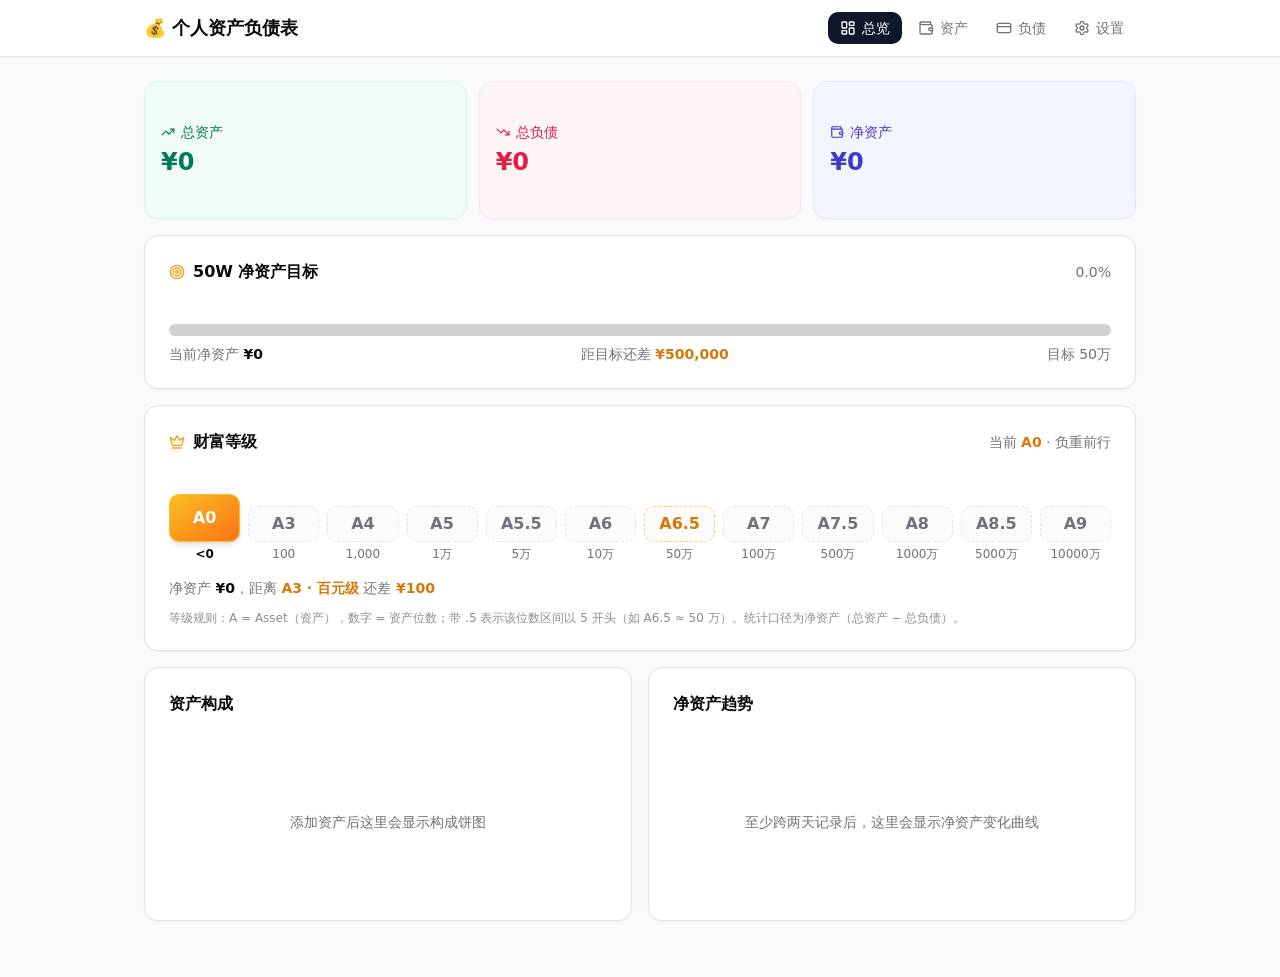
==== commit 72b365f8: "feat: 部署个人资产负债表到 /balance/（版本自检 + GitHub 数据同步）" ====
--- a/balance/index.html
+++ b/balance/index.html
@@ -7,8 +7,8 @@
     <link rel="icon" type="image/svg+xml" href="./icon.svg" />
     <link rel="apple-touch-icon" href="./apple-touch-icon.png" />
     <title>个人资产负债表</title>
-    <script type="module" crossorigin src="./assets/index-VBQnqlC1.js"></script>
-    <link rel="stylesheet" crossorigin href="./assets/index-CW5zhBoU.css">
+    <script type="module" crossorigin src="./assets/index-CT69yly9.js"></script>
+    <link rel="stylesheet" crossorigin href="./assets/index-COX1r8LG.css">
   </head>
   <body>
     <div id="root"></div>
--- a/balance/assets/index-COX1r8LG.css
+++ b/balance/assets/index-COX1r8LG.css
@@ -0,0 +1 @@
+*,:before,:after{--tw-border-spacing-x: 0;--tw-border-spacing-y: 0;--tw-translate-x: 0;--tw-translate-y: 0;--tw-rotate: 0;--tw-skew-x: 0;--tw-skew-y: 0;--tw-scale-x: 1;--tw-scale-y: 1;--tw-pan-x: ;--tw-pan-y: ;--tw-pinch-zoom: ;--tw-scroll-snap-strictness: proximity;--tw-gradient-from-position: ;--tw-gradient-via-position: ;--tw-gradient-to-position: ;--tw-ordinal: ;--tw-slashed-zero: ;--tw-numeric-figure: ;--tw-numeric-spacing: ;--tw-numeric-fraction: ;--tw-ring-inset: ;--tw-ring-offset-width: 0px;--tw-ring-offset-color: #fff;--tw-ring-color: rgb(59 130 246 / .5);--tw-ring-offset-shadow: 0 0 #0000;--tw-ring-shadow: 0 0 #0000;--tw-shadow: 0 0 #0000;--tw-shadow-colored: 0 0 #0000;--tw-blur: ;--tw-brightness: ;--tw-contrast: ;--tw-grayscale: ;--tw-hue-rotate: ;--tw-invert: ;--tw-saturate: ;--tw-sepia: ;--tw-drop-shadow: ;--tw-backdrop-blur: ;--tw-backdrop-brightness: ;--tw-backdrop-contrast: ;--tw-backdrop-grayscale: ;--tw-backdrop-hue-rotate: ;--tw-backdrop-invert: ;--tw-backdrop-opacity: ;--tw-backdrop-saturate: ;--tw-backdrop-sepia: ;--tw-contain-size: ;--tw-contain-layout: ;--tw-contain-paint: ;--tw-contain-style: }::backdrop{--tw-border-spacing-x: 0;--tw-border-spacing-y: 0;--tw-translate-x: 0;--tw-translate-y: 0;--tw-rotate: 0;--tw-skew-x: 0;--tw-skew-y: 0;--tw-scale-x: 1;--tw-scale-y: 1;--tw-pan-x: ;--tw-pan-y: ;--tw-pinch-zoom: ;--tw-scroll-snap-strictness: proximity;--tw-gradient-from-position: ;--tw-gradient-via-position: ;--tw-gradient-to-position: ;--tw-ordinal: ;--tw-slashed-zero: ;--tw-numeric-figure: ;--tw-numeric-spacing: ;--tw-numeric-fraction: ;--tw-ring-inset: ;--tw-ring-offset-width: 0px;--tw-ring-offset-color: #fff;--tw-ring-color: rgb(59 130 246 / .5);--tw-ring-offset-shadow: 0 0 #0000;--tw-ring-shadow: 0 0 #0000;--tw-shadow: 0 0 #0000;--tw-shadow-colored: 0 0 #0000;--tw-blur: ;--tw-brightness: ;--tw-contrast: ;--tw-grayscale: ;--tw-hue-rotate: ;--tw-invert: ;--tw-saturate: ;--tw-sepia: ;--tw-drop-shadow: ;--tw-backdrop-blur: ;--tw-backdrop-brightness: ;--tw-backdrop-contrast: ;--tw-backdrop-grayscale: ;--tw-backdrop-hue-rotate: ;--tw-backdrop-invert: ;--tw-backdrop-opacity: ;--tw-backdrop-saturate: ;--tw-backdrop-sepia: ;--tw-contain-size: ;--tw-contain-layout: ;--tw-contain-paint: ;--tw-contain-style: }*,:before,:after{box-sizing:border-box;border-width:0;border-style:solid;border-color:#e5e7eb}:before,:after{--tw-content: ""}html,:host{line-height:1.5;-webkit-text-size-adjust:100%;-moz-tab-size:4;-o-tab-size:4;tab-size:4;font-family:ui-sans-serif,system-ui,sans-serif,"Apple Color Emoji","Segoe UI Emoji",Segoe UI Symbol,"Noto Color Emoji";font-feature-settings:normal;font-variation-settings:normal;-webkit-tap-highlight-color:transparent}body{margin:0;line-height:inherit}hr{height:0;color:inherit;border-top-width:1px}abbr:where([title]){-webkit-text-decoration:underline dotted;text-decoration:underline dotted}h1,h2,h3,h4,h5,h6{font-size:inherit;font-weight:inherit}a{color:inherit;text-decoration:inherit}b,strong{font-weight:bolder}code,kbd,samp,pre{font-family:ui-monospace,SFMono-Regular,Menlo,Monaco,Consolas,Liberation Mono,Courier New,monospace;font-feature-settings:normal;font-variation-settings:normal;font-size:1em}small{font-size:80%}sub,sup{font-size:75%;line-height:0;position:relative;vertical-align:baseline}sub{bottom:-.25em}sup{top:-.5em}table{text-indent:0;border-color:inherit;border-collapse:collapse}button,input,optgroup,select,textarea{font-family:inherit;font-feature-settings:inherit;font-variation-settings:inherit;font-size:100%;font-weight:inherit;line-height:inherit;letter-spacing:inherit;color:inherit;margin:0;padding:0}button,select{text-transform:none}button,input:where([type=button]),input:where([type=reset]),input:where([type=submit]){-webkit-appearance:button;background-color:transparent;background-image:none}:-moz-focusring{outline:auto}:-moz-ui-invalid{box-shadow:none}progress{vertical-align:baseline}::-webkit-inner-spin-button,::-webkit-outer-spin-button{height:auto}[type=search]{-webkit-appearance:textfield;outline-offset:-2px}::-webkit-search-decoration{-webkit-appearance:none}::-webkit-file-upload-button{-webkit-appearance:button;font:inherit}summary{display:list-item}blockquote,dl,dd,h1,h2,h3,h4,h5,h6,hr,figure,p,pre{margin:0}fieldset{margin:0;padding:0}legend{padding:0}ol,ul,menu{list-style:none;margin:0;padding:0}dialog{padding:0}textarea{resize:vertical}input::-moz-placeholder,textarea::-moz-placeholder{opacity:1;color:#9ca3af}input::placeholder,textarea::placeholder{opacity:1;color:#9ca3af}button,[role=button]{cursor:pointer}:disabled{cursor:default}img,svg,video,canvas,audio,iframe,embed,object{display:block;vertical-align:middle}img,video{max-width:100%;height:auto}[hidden]:where(:not([hidden=until-found])){display:none}:root{--background: 0 0% 100%;--foreground: 240 10% 3.9%;--card: 0 0% 100%;--card-foreground: 240 10% 3.9%;--popover: 0 0% 100%;--popover-foreground: 240 10% 3.9%;--primary: 240 5.9% 10%;--primary-foreground: 0 0% 98%;--secondary: 240 4.8% 95.9%;--secondary-foreground: 240 5.9% 10%;--muted: 240 4.8% 95.9%;--muted-foreground: 240 3.8% 46.1%;--accent: 240 4.8% 95.9%;--accent-foreground: 240 5.9% 10%;--destructive: 0 84.2% 60.2%;--destructive-foreground: 0 0% 98%;--border: 240 5.9% 90%;--input: 240 5.9% 90%;--ring: 240 5.9% 10%;--radius: .625rem;--sidebar-background: 0 0% 98%;--sidebar-foreground: 240 5.3% 26.1%;--sidebar-primary: 240 5.9% 10%;--sidebar-primary-foreground: 0 0% 98%;--sidebar-accent: 240 4.8% 95.9%;--sidebar-accent-foreground: 240 5.9% 10%;--sidebar-border: 220 13% 91%;--sidebar-ring: 217.2 91.2% 59.8%}.dark{--background: 240 10% 3.9%;--foreground: 0 0% 98%;--card: 240 10% 3.9%;--card-foreground: 0 0% 98%;--popover: 240 10% 3.9%;--popover-foreground: 0 0% 98%;--primary: 0 0% 98%;--primary-foreground: 240 5.9% 10%;--secondary: 240 3.7% 15.9%;--secondary-foreground: 0 0% 98%;--muted: 240 3.7% 15.9%;--muted-foreground: 240 5% 64.9%;--accent: 240 3.7% 15.9%;--accent-foreground: 0 0% 98%;--destructive: 0 62.8% 30.6%;--destructive-foreground: 0 0% 98%;--border: 240 3.7% 15.9%;--input: 240 3.7% 15.9%;--ring: 240 4.9% 83.9%;--sidebar-background: 240 5.9% 10%;--sidebar-foreground: 240 4.8% 95.9%;--sidebar-primary: 224.3 76.3% 48%;--sidebar-primary-foreground: 0 0% 100%;--sidebar-accent: 240 3.7% 15.9%;--sidebar-accent-foreground: 240 4.8% 95.9%;--sidebar-border: 240 3.7% 15.9%;--sidebar-ring: 217.2 91.2% 59.8%}*{border-color:hsl(var(--border))}body{background-color:hsl(var(--background));color:hsl(var(--foreground))}.sr-only{position:absolute;width:1px;height:1px;padding:0;margin:-1px;overflow:hidden;clip:rect(0,0,0,0);white-space:nowrap;border-width:0}.pointer-events-none{pointer-events:none}.visible{visibility:visible}.invisible{visibility:hidden}.fixed{position:fixed}.absolute{position:absolute}.relative{position:relative}.sticky{position:sticky}.inset-0{inset:0}.inset-x-0{left:0;right:0}.inset-y-0{top:0;bottom:0}.-bottom-12{bottom:-3rem}.-left-12{left:-3rem}.-right-12{right:-3rem}.-top-12{top:-3rem}.bottom-0{bottom:0}.bottom-20{bottom:5rem}.left-0{left:0}.left-1\/2{left:50%}.left-2{left:.5rem}.left-\[50\%\]{left:50%}.right-0{right:0}.right-1{right:.25rem}.right-2{right:.5rem}.right-3{right:.75rem}.right-4{right:1rem}.top-0{top:0}.top-1\.5{top:.375rem}.top-1\/2{top:50%}.top-3\.5{top:.875rem}.top-4{top:1rem}.top-\[1px\]{top:1px}.top-\[50\%\]{top:50%}.top-\[60\%\]{top:60%}.top-full{top:100%}.isolate{isolation:isolate}.z-10{z-index:10}.z-20{z-index:20}.z-40{z-index:40}.z-50{z-index:50}.z-\[1\]{z-index:1}.order-first{order:-9999}.order-last{order:9999}.col-start-2{grid-column-start:2}.row-span-2{grid-row:span 2 / span 2}.row-start-1{grid-row-start:1}.\!m-0{margin:0!important}.-mx-1{margin-left:-.25rem;margin-right:-.25rem}.-my-2{margin-top:-.5rem;margin-bottom:-.5rem}.mx-2{margin-left:.5rem;margin-right:.5rem}.mx-3\.5{margin-left:.875rem;margin-right:.875rem}.mx-auto{margin-left:auto;margin-right:auto}.my-0{margin-top:0;margin-bottom:0}.my-0\.5{margin-top:.125rem;margin-bottom:.125rem}.my-1{margin-top:.25rem;margin-bottom:.25rem}.-ml-4{margin-left:-1rem}.-mt-4{margin-top:-1rem}.mb-2{margin-bottom:.5rem}.mb-3{margin-bottom:.75rem}.ml-1{margin-left:.25rem}.ml-2{margin-left:.5rem}.ml-4{margin-left:1rem}.ml-auto{margin-left:auto}.mr-1{margin-right:.25rem}.mr-1\.5{margin-right:.375rem}.mt-1{margin-top:.25rem}.mt-1\.5{margin-top:.375rem}.mt-2{margin-top:.5rem}.mt-4{margin-top:1rem}.mt-auto{margin-top:auto}.line-clamp-1{overflow:hidden;display:-webkit-box;-webkit-box-orient:vertical;-webkit-line-clamp:1}.line-clamp-2{overflow:hidden;display:-webkit-box;-webkit-box-orient:vertical;-webkit-line-clamp:2}.block{display:block}.flex{display:flex}.inline-flex{display:inline-flex}.table{display:table}.table-caption{display:table-caption}.table-cell{display:table-cell}.table-row{display:table-row}.grid{display:grid}.hidden{display:none}.aspect-square{aspect-ratio:1 / 1}.aspect-video{aspect-ratio:16 / 9}.size-10{width:2.5rem;height:2.5rem}.size-2{width:.5rem;height:.5rem}.size-2\.5{width:.625rem;height:.625rem}.size-3{width:.75rem;height:.75rem}.size-3\.5{width:.875rem;height:.875rem}.size-4{width:1rem;height:1rem}.size-6{width:1.5rem;height:1.5rem}.size-7{width:1.75rem;height:1.75rem}.size-8{width:2rem;height:2rem}.size-9{width:2.25rem;height:2.25rem}.size-auto{width:auto;height:auto}.size-full{width:100%;height:100%}.h-1\.5{height:.375rem}.h-10{height:2.5rem}.h-12{height:3rem}.h-14{height:3.5rem}.h-2{height:.5rem}.h-2\.5{height:.625rem}.h-3{height:.75rem}.h-3\.5{height:.875rem}.h-4{height:1rem}.h-5{height:1.25rem}.h-6{height:1.5rem}.h-7{height:1.75rem}.h-8{height:2rem}.h-9{height:2.25rem}.h-\[1\.15rem\]{height:1.15rem}.h-\[calc\(100\%-1px\)\]{height:calc(100% - 1px)}.h-\[var\(--radix-navigation-menu-viewport-height\)\]{height:var(--radix-navigation-menu-viewport-height)}.h-\[var\(--radix-select-trigger-height\)\]{height:var(--radix-select-trigger-height)}.h-auto{height:auto}.h-full{height:100%}.h-px{height:1px}.h-svh{height:100svh}.max-h-\[300px\]{max-height:300px}.min-h-0{min-height:0px}.min-h-16{min-height:4rem}.min-h-4{min-height:1rem}.min-h-screen{min-height:100vh}.min-h-svh{min-height:100svh}.w-0{width:0px}.w-1{width:.25rem}.w-1\.5{width:.375rem}.w-2{width:.5rem}.w-2\.5{width:.625rem}.w-3{width:.75rem}.w-3\.5{width:.875rem}.w-3\/4{width:75%}.w-4{width:1rem}.w-5{width:1.25rem}.w-64{width:16rem}.w-72{width:18rem}.w-8{width:2rem}.w-9{width:2.25rem}.w-\[100px\]{width:100px}.w-auto{width:auto}.w-fit{width:-moz-fit-content;width:fit-content}.w-full{width:100%}.w-max{width:-moz-max-content;width:max-content}.w-px{width:1px}.min-w-0{min-width:0px}.min-w-10{min-width:2.5rem}.min-w-5{min-width:1.25rem}.min-w-8{min-width:2rem}.min-w-9{min-width:2.25rem}.min-w-\[12rem\]{min-width:12rem}.min-w-\[3\.2rem\]{min-width:3.2rem}.min-w-\[8rem\]{min-width:8rem}.min-w-\[var\(--radix-select-trigger-width\)\]{min-width:var(--radix-select-trigger-width)}.max-w-5xl{max-width:64rem}.max-w-\[calc\(100\%-2rem\)\]{max-width:calc(100% - 2rem)}.max-w-max{max-width:-moz-max-content;max-width:max-content}.max-w-sm{max-width:24rem}.flex-1{flex:1 1 0%}.shrink-0{flex-shrink:0}.grow{flex-grow:1}.grow-0{flex-grow:0}.basis-full{flex-basis:100%}.caption-bottom{caption-side:bottom}.border-collapse{border-collapse:collapse}.-translate-x-1\/2{--tw-translate-x: -50%;transform:translate(var(--tw-translate-x),var(--tw-translate-y)) rotate(var(--tw-rotate)) skew(var(--tw-skew-x)) skewY(var(--tw-skew-y)) scaleX(var(--tw-scale-x)) scaleY(var(--tw-scale-y))}.-translate-x-px{--tw-translate-x: -1px;transform:translate(var(--tw-translate-x),var(--tw-translate-y)) rotate(var(--tw-rotate)) skew(var(--tw-skew-x)) skewY(var(--tw-skew-y)) scaleX(var(--tw-scale-x)) scaleY(var(--tw-scale-y))}.-translate-y-1\/2{--tw-translate-y: -50%;transform:translate(var(--tw-translate-x),var(--tw-translate-y)) rotate(var(--tw-rotate)) skew(var(--tw-skew-x)) skewY(var(--tw-skew-y)) scaleX(var(--tw-scale-x)) scaleY(var(--tw-scale-y))}.translate-x-\[-50\%\]{--tw-translate-x: -50%;transform:translate(var(--tw-translate-x),var(--tw-translate-y)) rotate(var(--tw-rotate)) skew(var(--tw-skew-x)) skewY(var(--tw-skew-y)) scaleX(var(--tw-scale-x)) scaleY(var(--tw-scale-y))}.translate-x-px{--tw-translate-x: 1px;transform:translate(var(--tw-translate-x),var(--tw-translate-y)) rotate(var(--tw-rotate)) skew(var(--tw-skew-x)) skewY(var(--tw-skew-y)) scaleX(var(--tw-scale-x)) scaleY(var(--tw-scale-y))}.translate-y-0\.5{--tw-translate-y: .125rem;transform:translate(var(--tw-translate-x),var(--tw-translate-y)) rotate(var(--tw-rotate)) skew(var(--tw-skew-x)) skewY(var(--tw-skew-y)) scaleX(var(--tw-scale-x)) scaleY(var(--tw-scale-y))}.translate-y-\[-50\%\]{--tw-translate-y: -50%;transform:translate(var(--tw-translate-x),var(--tw-translate-y)) rotate(var(--tw-rotate)) skew(var(--tw-skew-x)) skewY(var(--tw-skew-y)) scaleX(var(--tw-scale-x)) scaleY(var(--tw-scale-y))}.translate-y-\[calc\(-50\%_-_2px\)\]{--tw-translate-y: calc(-50% - 2px) ;transform:translate(var(--tw-translate-x),var(--tw-translate-y)) rotate(var(--tw-rotate)) skew(var(--tw-skew-x)) skewY(var(--tw-skew-y)) scaleX(var(--tw-scale-x)) scaleY(var(--tw-scale-y))}.rotate-45{--tw-rotate: 45deg;transform:translate(var(--tw-translate-x),var(--tw-translate-y)) rotate(var(--tw-rotate)) skew(var(--tw-skew-x)) skewY(var(--tw-skew-y)) scaleX(var(--tw-scale-x)) scaleY(var(--tw-scale-y))}.rotate-90{--tw-rotate: 90deg;transform:translate(var(--tw-translate-x),var(--tw-translate-y)) rotate(var(--tw-rotate)) skew(var(--tw-skew-x)) skewY(var(--tw-skew-y)) scaleX(var(--tw-scale-x)) scaleY(var(--tw-scale-y))}.transform{transform:translate(var(--tw-translate-x),var(--tw-translate-y)) rotate(var(--tw-rotate)) skew(var(--tw-skew-x)) skewY(var(--tw-skew-y)) scaleX(var(--tw-scale-x)) scaleY(var(--tw-scale-y))}@keyframes caret-blink{0%,70%,to{opacity:1}20%,50%{opacity:0}}.animate-caret-blink{animation:caret-blink 1.25s ease-out infinite}@keyframes pulse{50%{opacity:.5}}.animate-pulse{animation:pulse 2s cubic-bezier(.4,0,.6,1) infinite}@keyframes spin{to{transform:rotate(360deg)}}.animate-spin{animation:spin 1s linear infinite}.cursor-default{cursor:default}.cursor-text{cursor:text}.touch-none{touch-action:none}.select-none{-webkit-user-select:none;-moz-user-select:none;user-select:none}.resize-none{resize:none}.scroll-my-1{scroll-margin-top:.25rem;scroll-margin-bottom:.25rem}.scroll-py-1{scroll-padding-top:.25rem;scroll-padding-bottom:.25rem}.list-disc{list-style-type:disc}.list-none{list-style-type:none}.auto-rows-min{grid-auto-rows:min-content}.grid-cols-2{grid-template-columns:repeat(2,minmax(0,1fr))}.grid-cols-3{grid-template-columns:repeat(3,minmax(0,1fr))}.grid-cols-4{grid-template-columns:repeat(4,minmax(0,1fr))}.grid-cols-\[0_1fr\]{grid-template-columns:0 1fr}.grid-rows-\[auto_auto\]{grid-template-rows:auto auto}.flex-row{flex-direction:row}.flex-col{flex-direction:column}.flex-col-reverse{flex-direction:column-reverse}.flex-wrap{flex-wrap:wrap}.place-content-center{place-content:center}.items-start{align-items:flex-start}.items-end{align-items:flex-end}.items-center{align-items:center}.items-stretch{align-items:stretch}.justify-start{justify-content:flex-start}.justify-center{justify-content:center}.justify-between{justify-content:space-between}.justify-items-start{justify-items:start}.gap-0\.5{gap:.125rem}.gap-1{gap:.25rem}.gap-1\.5{gap:.375rem}.gap-2{gap:.5rem}.gap-2\.5{gap:.625rem}.gap-3{gap:.75rem}.gap-4{gap:1rem}.gap-6{gap:1.5rem}.gap-7{gap:1.75rem}.gap-\[--spacing\(var\(--gap\)\)\]{gap:var(--spacing(var(--gap)))}.gap-y-0\.5{row-gap:.125rem}.space-y-3>:not([hidden])~:not([hidden]){--tw-space-y-reverse: 0;margin-top:calc(.75rem * calc(1 - var(--tw-space-y-reverse)));margin-bottom:calc(.75rem * var(--tw-space-y-reverse))}.space-y-4>:not([hidden])~:not([hidden]){--tw-space-y-reverse: 0;margin-top:calc(1rem * calc(1 - var(--tw-space-y-reverse)));margin-bottom:calc(1rem * var(--tw-space-y-reverse))}.divide-y>:not([hidden])~:not([hidden]){--tw-divide-y-reverse: 0;border-top-width:calc(1px * calc(1 - var(--tw-divide-y-reverse)));border-bottom-width:calc(1px * var(--tw-divide-y-reverse))}.self-start{align-self:flex-start}.self-stretch{align-self:stretch}.justify-self-end{justify-self:end}.overflow-auto{overflow:auto}.overflow-hidden{overflow:hidden}.overflow-x-auto{overflow-x:auto}.overflow-y-auto{overflow-y:auto}.overflow-x-hidden{overflow-x:hidden}.truncate{overflow:hidden;text-overflow:ellipsis;white-space:nowrap}.whitespace-nowrap{white-space:nowrap}.text-balance{text-wrap:balance}.break-words{overflow-wrap:break-word}.rounded{border-radius:.25rem}.rounded-\[2px\]{border-radius:2px}.rounded-\[4px\]{border-radius:4px}.rounded-\[calc\(var\(--radius\)-5px\)\]{border-radius:calc(var(--radius) - 5px)}.rounded-\[inherit\]{border-radius:inherit}.rounded-full{border-radius:9999px}.rounded-lg{border-radius:var(--radius)}.rounded-md{border-radius:calc(var(--radius) - 2px)}.rounded-none{border-radius:0}.rounded-sm{border-radius:calc(var(--radius) - 4px)}.rounded-xl{border-radius:calc(var(--radius) + 4px)}.rounded-xs{border-radius:calc(var(--radius) - 6px)}.rounded-l-md{border-top-left-radius:calc(var(--radius) - 2px);border-bottom-left-radius:calc(var(--radius) - 2px)}.rounded-r-md{border-top-right-radius:calc(var(--radius) - 2px);border-bottom-right-radius:calc(var(--radius) - 2px)}.rounded-tl-sm{border-top-left-radius:calc(var(--radius) - 4px)}.border{border-width:1px}.border-0{border-width:0px}.border-\[1\.5px\]{border-width:1.5px}.border-y{border-top-width:1px;border-bottom-width:1px}.border-b{border-bottom-width:1px}.border-l{border-left-width:1px}.border-r{border-right-width:1px}.border-t{border-top-width:1px}.border-dashed{border-style:dashed}.border-amber-300{--tw-border-opacity: 1;border-color:rgb(252 211 77 / var(--tw-border-opacity, 1))}.border-amber-400{--tw-border-opacity: 1;border-color:rgb(251 191 36 / var(--tw-border-opacity, 1))}.border-border{border-color:hsl(var(--border))}.border-border\/50{border-color:hsl(var(--border) / .5)}.border-emerald-100{--tw-border-opacity: 1;border-color:rgb(209 250 229 / var(--tw-border-opacity, 1))}.border-emerald-200{--tw-border-opacity: 1;border-color:rgb(167 243 208 / var(--tw-border-opacity, 1))}.border-indigo-100{--tw-border-opacity: 1;border-color:rgb(224 231 255 / var(--tw-border-opacity, 1))}.border-input{border-color:hsl(var(--input))}.border-primary{border-color:hsl(var(--primary))}.border-rose-100{--tw-border-opacity: 1;border-color:rgb(255 228 230 / var(--tw-border-opacity, 1))}.border-rose-200{--tw-border-opacity: 1;border-color:rgb(254 205 211 / var(--tw-border-opacity, 1))}.border-sidebar-border{border-color:hsl(var(--sidebar-border))}.border-sky-200{--tw-border-opacity: 1;border-color:rgb(186 230 253 / var(--tw-border-opacity, 1))}.border-transparent{border-color:transparent}.border-l-transparent{border-left-color:transparent}.border-t-transparent{border-top-color:transparent}.bg-accent{background-color:hsl(var(--accent))}.bg-amber-400{--tw-bg-opacity: 1;background-color:rgb(251 191 36 / var(--tw-bg-opacity, 1))}.bg-background{background-color:hsl(var(--background))}.bg-black\/50{background-color:#00000080}.bg-border{background-color:hsl(var(--border))}.bg-card{background-color:hsl(var(--card))}.bg-destructive{--tw-bg-opacity: 1;background-color:hsl(var(--destructive) / var(--tw-bg-opacity, 1))}.bg-emerald-50{--tw-bg-opacity: 1;background-color:rgb(236 253 245 / var(--tw-bg-opacity, 1))}.bg-emerald-50\/60{background-color:#ecfdf599}.bg-emerald-500{--tw-bg-opacity: 1;background-color:rgb(16 185 129 / var(--tw-bg-opacity, 1))}.bg-emerald-600{--tw-bg-opacity: 1;background-color:rgb(5 150 105 / var(--tw-bg-opacity, 1))}.bg-foreground{background-color:hsl(var(--foreground))}.bg-indigo-50\/60{background-color:#eef2ff99}.bg-input{background-color:hsl(var(--input))}.bg-muted{background-color:hsl(var(--muted))}.bg-muted\/40{background-color:hsl(var(--muted) / .4)}.bg-muted\/50{background-color:hsl(var(--muted) / .5)}.bg-popover{background-color:hsl(var(--popover))}.bg-primary{background-color:hsl(var(--primary))}.bg-primary\/20{background-color:hsl(var(--primary) / .2)}.bg-rose-50\/60{background-color:#fff1f299}.bg-rose-500{--tw-bg-opacity: 1;background-color:rgb(244 63 94 / var(--tw-bg-opacity, 1))}.bg-secondary{background-color:hsl(var(--secondary))}.bg-sidebar{background-color:hsl(var(--sidebar-background))}.bg-sidebar-border{background-color:hsl(var(--sidebar-border))}.bg-slate-50{--tw-bg-opacity: 1;background-color:rgb(248 250 252 / var(--tw-bg-opacity, 1))}.bg-slate-900{--tw-bg-opacity: 1;background-color:rgb(15 23 42 / var(--tw-bg-opacity, 1))}.bg-transparent{background-color:transparent}.bg-white{--tw-bg-opacity: 1;background-color:rgb(255 255 255 / var(--tw-bg-opacity, 1))}.bg-white\/90{background-color:#ffffffe6}.bg-white\/95{background-color:#fffffff2}.bg-gradient-to-br{background-image:linear-gradient(to bottom right,var(--tw-gradient-stops))}.from-amber-400{--tw-gradient-from: #fbbf24 var(--tw-gradient-from-position);--tw-gradient-to: rgb(251 191 36 / 0) var(--tw-gradient-to-position);--tw-gradient-stops: var(--tw-gradient-from), var(--tw-gradient-to)}.to-orange-500{--tw-gradient-to: #f97316 var(--tw-gradient-to-position)}.fill-current{fill:currentColor}.fill-foreground{fill:hsl(var(--foreground))}.fill-primary{fill:hsl(var(--primary))}.p-0{padding:0}.p-1{padding:.25rem}.p-2{padding:.5rem}.p-3{padding:.75rem}.p-4{padding:1rem}.p-6{padding:1.5rem}.p-\[3px\]{padding:3px}.p-px{padding:1px}.px-1{padding-left:.25rem;padding-right:.25rem}.px-1\.5{padding-left:.375rem;padding-right:.375rem}.px-2{padding-left:.5rem;padding-right:.5rem}.px-2\.5{padding-left:.625rem;padding-right:.625rem}.px-3{padding-left:.75rem;padding-right:.75rem}.px-4{padding-left:1rem;padding-right:1rem}.px-6{padding-left:1.5rem;padding-right:1.5rem}.py-0\.5{padding-top:.125rem;padding-bottom:.125rem}.py-1{padding-top:.25rem;padding-bottom:.25rem}.py-1\.5{padding-top:.375rem;padding-bottom:.375rem}.py-14{padding-top:3.5rem;padding-bottom:3.5rem}.py-16{padding-top:4rem;padding-bottom:4rem}.py-2{padding-top:.5rem;padding-bottom:.5rem}.py-2\.5{padding-top:.625rem;padding-bottom:.625rem}.py-3{padding-top:.75rem;padding-bottom:.75rem}.py-4{padding-top:1rem;padding-bottom:1rem}.py-6{padding-top:1.5rem;padding-bottom:1.5rem}.pb-0{padding-bottom:0}.pb-1{padding-bottom:.25rem}.pb-2{padding-bottom:.5rem}.pb-20{padding-bottom:5rem}.pb-3{padding-bottom:.75rem}.pb-4{padding-bottom:1rem}.pl-2{padding-left:.5rem}.pl-3{padding-left:.75rem}.pl-4{padding-left:1rem}.pl-8{padding-left:2rem}.pr-1{padding-right:.25rem}.pr-2{padding-right:.5rem}.pr-2\.5{padding-right:.625rem}.pr-3{padding-right:.75rem}.pr-8{padding-right:2rem}.pt-0{padding-top:0}.pt-3{padding-top:.75rem}.pt-4{padding-top:1rem}.text-left{text-align:left}.text-center{text-align:center}.align-middle{vertical-align:middle}.font-mono{font-family:ui-monospace,SFMono-Regular,Menlo,Monaco,Consolas,Liberation Mono,Courier New,monospace}.font-sans{font-family:ui-sans-serif,system-ui,sans-serif,"Apple Color Emoji","Segoe UI Emoji",Segoe UI Symbol,"Noto Color Emoji"}.text-\[0\.8rem\]{font-size:.8rem}.text-\[10px\]{font-size:10px}.text-\[11px\]{font-size:11px}.text-base{font-size:1rem;line-height:1.5rem}.text-lg{font-size:1.125rem;line-height:1.75rem}.text-sm{font-size:.875rem;line-height:1.25rem}.text-sm\/relaxed{font-size:.875rem;line-height:1.625}.text-xs{font-size:.75rem;line-height:1rem}.font-bold{font-weight:700}.font-medium{font-weight:500}.font-normal{font-weight:400}.font-semibold{font-weight:600}.tabular-nums{--tw-numeric-spacing: tabular-nums;font-variant-numeric:var(--tw-ordinal) var(--tw-slashed-zero) var(--tw-numeric-figure) var(--tw-numeric-spacing) var(--tw-numeric-fraction)}.leading-none{line-height:1}.leading-normal{line-height:1.5}.leading-relaxed{line-height:1.625}.leading-snug{line-height:1.375}.tracking-tight{letter-spacing:-.025em}.tracking-widest{letter-spacing:.1em}.text-accent-foreground{color:hsl(var(--accent-foreground))}.text-amber-500{--tw-text-opacity: 1;color:rgb(245 158 11 / var(--tw-text-opacity, 1))}.text-amber-600{--tw-text-opacity: 1;color:rgb(217 119 6 / var(--tw-text-opacity, 1))}.text-background{color:hsl(var(--background))}.text-card-foreground{color:hsl(var(--card-foreground))}.text-current{color:currentColor}.text-destructive{--tw-text-opacity: 1;color:hsl(var(--destructive) / var(--tw-text-opacity, 1))}.text-emerald-600{--tw-text-opacity: 1;color:rgb(5 150 105 / var(--tw-text-opacity, 1))}.text-emerald-700{--tw-text-opacity: 1;color:rgb(4 120 87 / var(--tw-text-opacity, 1))}.text-foreground{color:hsl(var(--foreground))}.text-indigo-600{--tw-text-opacity: 1;color:rgb(79 70 229 / var(--tw-text-opacity, 1))}.text-indigo-700{--tw-text-opacity: 1;color:rgb(67 56 202 / var(--tw-text-opacity, 1))}.text-muted-foreground{color:hsl(var(--muted-foreground))}.text-muted-foreground\/80{color:hsl(var(--muted-foreground) / .8)}.text-orange-500{--tw-text-opacity: 1;color:rgb(249 115 22 / var(--tw-text-opacity, 1))}.text-popover-foreground{color:hsl(var(--popover-foreground))}.text-primary{color:hsl(var(--primary))}.text-primary-foreground{color:hsl(var(--primary-foreground))}.text-red-500{--tw-text-opacity: 1;color:rgb(239 68 68 / var(--tw-text-opacity, 1))}.text-rose-500{--tw-text-opacity: 1;color:rgb(244 63 94 / var(--tw-text-opacity, 1))}.text-rose-600{--tw-text-opacity: 1;color:rgb(225 29 72 / var(--tw-text-opacity, 1))}.text-secondary-foreground{color:hsl(var(--secondary-foreground))}.text-sidebar-foreground{color:hsl(var(--sidebar-foreground))}.text-sidebar-foreground\/70{color:hsl(var(--sidebar-foreground) / .7)}.text-sky-600{--tw-text-opacity: 1;color:rgb(2 132 199 / var(--tw-text-opacity, 1))}.text-sky-700{--tw-text-opacity: 1;color:rgb(3 105 161 / var(--tw-text-opacity, 1))}.text-slate-900{--tw-text-opacity: 1;color:rgb(15 23 42 / var(--tw-text-opacity, 1))}.text-white{--tw-text-opacity: 1;color:rgb(255 255 255 / var(--tw-text-opacity, 1))}.underline-offset-4{text-underline-offset:4px}.opacity-0{opacity:0}.opacity-50{opacity:.5}.opacity-70{opacity:.7}.shadow{--tw-shadow: 0 1px 3px 0 rgb(0 0 0 / .1), 0 1px 2px -1px rgb(0 0 0 / .1);--tw-shadow-colored: 0 1px 3px 0 var(--tw-shadow-color), 0 1px 2px -1px var(--tw-shadow-color);box-shadow:var(--tw-ring-offset-shadow, 0 0 #0000),var(--tw-ring-shadow, 0 0 #0000),var(--tw-shadow)}.shadow-\[0_0_0_1px_hsl\(var\(--sidebar-border\)\)\]{--tw-shadow: 0 0 0 1px hsl(var(--sidebar-border));--tw-shadow-colored: 0 0 0 1px var(--tw-shadow-color);box-shadow:var(--tw-ring-offset-shadow, 0 0 #0000),var(--tw-ring-shadow, 0 0 #0000),var(--tw-shadow)}.shadow-lg{--tw-shadow: 0 10px 15px -3px rgb(0 0 0 / .1), 0 4px 6px -4px rgb(0 0 0 / .1);--tw-shadow-colored: 0 10px 15px -3px var(--tw-shadow-color), 0 4px 6px -4px var(--tw-shadow-color);box-shadow:var(--tw-ring-offset-shadow, 0 0 #0000),var(--tw-ring-shadow, 0 0 #0000),var(--tw-shadow)}.shadow-md{--tw-shadow: 0 4px 6px -1px rgb(0 0 0 / .1), 0 2px 4px -2px rgb(0 0 0 / .1);--tw-shadow-colored: 0 4px 6px -1px var(--tw-shadow-color), 0 2px 4px -2px var(--tw-shadow-color);box-shadow:var(--tw-ring-offset-shadow, 0 0 #0000),var(--tw-ring-shadow, 0 0 #0000),var(--tw-shadow)}.shadow-none{--tw-shadow: 0 0 #0000;--tw-shadow-colored: 0 0 #0000;box-shadow:var(--tw-ring-offset-shadow, 0 0 #0000),var(--tw-ring-shadow, 0 0 #0000),var(--tw-shadow)}.shadow-sm{--tw-shadow: 0 1px 2px 0 rgb(0 0 0 / .05);--tw-shadow-colored: 0 1px 2px 0 var(--tw-shadow-color);box-shadow:var(--tw-ring-offset-shadow, 0 0 #0000),var(--tw-ring-shadow, 0 0 #0000),var(--tw-shadow)}.shadow-xl{--tw-shadow: 0 20px 25px -5px rgb(0 0 0 / .1), 0 8px 10px -6px rgb(0 0 0 / .1);--tw-shadow-colored: 0 20px 25px -5px var(--tw-shadow-color), 0 8px 10px -6px var(--tw-shadow-color);box-shadow:var(--tw-ring-offset-shadow, 0 0 #0000),var(--tw-ring-shadow, 0 0 #0000),var(--tw-shadow)}.shadow-xs{--tw-shadow: 0 1px 2px 0 rgb(0 0 0 / .05);--tw-shadow-colored: 0 1px 2px 0 var(--tw-shadow-color);box-shadow:var(--tw-ring-offset-shadow, 0 0 #0000),var(--tw-ring-shadow, 0 0 #0000),var(--tw-shadow)}.outline-none{outline:2px solid transparent;outline-offset:2px}.outline{outline-style:solid}.ring-0{--tw-ring-offset-shadow: var(--tw-ring-inset) 0 0 0 var(--tw-ring-offset-width) var(--tw-ring-offset-color);--tw-ring-shadow: var(--tw-ring-inset) 0 0 0 calc(0px + var(--tw-ring-offset-width)) var(--tw-ring-color);box-shadow:var(--tw-ring-offset-shadow),var(--tw-ring-shadow),var(--tw-shadow, 0 0 #0000)}.ring-ring\/50{--tw-ring-color: hsl(var(--ring) / .5)}.ring-sidebar-ring{--tw-ring-color: hsl(var(--sidebar-ring))}.ring-offset-background{--tw-ring-offset-color: hsl(var(--background))}.filter{filter:var(--tw-blur) var(--tw-brightness) var(--tw-contrast) var(--tw-grayscale) var(--tw-hue-rotate) var(--tw-invert) var(--tw-saturate) var(--tw-sepia) var(--tw-drop-shadow)}.backdrop-blur{--tw-backdrop-blur: blur(8px);-webkit-backdrop-filter:var(--tw-backdrop-blur) var(--tw-backdrop-brightness) var(--tw-backdrop-contrast) var(--tw-backdrop-grayscale) var(--tw-backdrop-hue-rotate) var(--tw-backdrop-invert) var(--tw-backdrop-opacity) var(--tw-backdrop-saturate) var(--tw-backdrop-sepia);backdrop-filter:var(--tw-backdrop-blur) var(--tw-backdrop-brightness) var(--tw-backdrop-contrast) var(--tw-backdrop-grayscale) var(--tw-backdrop-hue-rotate) var(--tw-backdrop-invert) var(--tw-backdrop-opacity) var(--tw-backdrop-saturate) var(--tw-backdrop-sepia)}.transition{transition-property:color,background-color,border-color,text-decoration-color,fill,stroke,opacity,box-shadow,transform,filter,backdrop-filter;transition-timing-function:cubic-bezier(.4,0,.2,1);transition-duration:.15s}.transition-\[color\,box-shadow\]{transition-property:color,box-shadow;transition-timing-function:cubic-bezier(.4,0,.2,1);transition-duration:.15s}.transition-\[left\,right\,width\]{transition-property:left,right,width;transition-timing-function:cubic-bezier(.4,0,.2,1);transition-duration:.15s}.transition-\[margin\,opacity\]{transition-property:margin,opacity;transition-timing-function:cubic-bezier(.4,0,.2,1);transition-duration:.15s}.transition-\[width\,height\,padding\]{transition-property:width,height,padding;transition-timing-function:cubic-bezier(.4,0,.2,1);transition-duration:.15s}.transition-\[width\]{transition-property:width;transition-timing-function:cubic-bezier(.4,0,.2,1);transition-duration:.15s}.transition-all{transition-property:all;transition-timing-function:cubic-bezier(.4,0,.2,1);transition-duration:.15s}.transition-colors{transition-property:color,background-color,border-color,text-decoration-color,fill,stroke;transition-timing-function:cubic-bezier(.4,0,.2,1);transition-duration:.15s}.transition-none{transition-property:none}.transition-opacity{transition-property:opacity;transition-timing-function:cubic-bezier(.4,0,.2,1);transition-duration:.15s}.transition-shadow{transition-property:box-shadow;transition-timing-function:cubic-bezier(.4,0,.2,1);transition-duration:.15s}.transition-transform{transition-property:transform;transition-timing-function:cubic-bezier(.4,0,.2,1);transition-duration:.15s}.duration-100{transition-duration:.1s}.duration-1000{transition-duration:1s}.duration-200{transition-duration:.2s}.duration-300{transition-duration:.3s}.ease-in-out{transition-timing-function:cubic-bezier(.4,0,.2,1)}.ease-linear{transition-timing-function:linear}@keyframes enter{0%{opacity:var(--tw-enter-opacity, 1);transform:translate3d(var(--tw-enter-translate-x, 0),var(--tw-enter-translate-y, 0),0) scale3d(var(--tw-enter-scale, 1),var(--tw-enter-scale, 1),var(--tw-enter-scale, 1)) rotate(var(--tw-enter-rotate, 0))}}@keyframes exit{to{opacity:var(--tw-exit-opacity, 1);transform:translate3d(var(--tw-exit-translate-x, 0),var(--tw-exit-translate-y, 0),0) scale3d(var(--tw-exit-scale, 1),var(--tw-exit-scale, 1),var(--tw-exit-scale, 1)) rotate(var(--tw-exit-rotate, 0))}}.animate-in{animation-name:enter;animation-duration:.15s;--tw-enter-opacity: initial;--tw-enter-scale: initial;--tw-enter-rotate: initial;--tw-enter-translate-x: initial;--tw-enter-translate-y: initial}.fade-in-0{--tw-enter-opacity: 0}.zoom-in-95{--tw-enter-scale: .95}.duration-100{animation-duration:.1s}.duration-1000{animation-duration:1s}.duration-200{animation-duration:.2s}.duration-300{animation-duration:.3s}.ease-in-out{animation-timing-function:cubic-bezier(.4,0,.2,1)}.ease-linear{animation-timing-function:linear}.\[--cell-size\:--spacing\(8\)\]{--cell-size: var(--spacing(8))}.selection\:bg-primary *::-moz-selection{background-color:hsl(var(--primary))}.selection\:bg-primary *::selection{background-color:hsl(var(--primary))}.selection\:text-primary-foreground *::-moz-selection{color:hsl(var(--primary-foreground))}.selection\:text-primary-foreground *::selection{color:hsl(var(--primary-foreground))}.selection\:bg-primary::-moz-selection{background-color:hsl(var(--primary))}.selection\:bg-primary::selection{background-color:hsl(var(--primary))}.selection\:text-primary-foreground::-moz-selection{color:hsl(var(--primary-foreground))}.selection\:text-primary-foreground::selection{color:hsl(var(--primary-foreground))}.file\:inline-flex::file-selector-button{display:inline-flex}.file\:h-7::file-selector-button{height:1.75rem}.file\:border-0::file-selector-button{border-width:0px}.file\:bg-transparent::file-selector-button{background-color:transparent}.file\:text-sm::file-selector-button{font-size:.875rem;line-height:1.25rem}.file\:font-medium::file-selector-button{font-weight:500}.file\:text-foreground::file-selector-button{color:hsl(var(--foreground))}.placeholder\:text-muted-foreground::-moz-placeholder{color:hsl(var(--muted-foreground))}.placeholder\:text-muted-foreground::placeholder{color:hsl(var(--muted-foreground))}.after\:absolute:after{content:var(--tw-content);position:absolute}.after\:-inset-2:after{content:var(--tw-content);inset:-.5rem}.after\:inset-y-0:after{content:var(--tw-content);top:0;bottom:0}.after\:left-1\/2:after{content:var(--tw-content);left:50%}.after\:w-1:after{content:var(--tw-content);width:.25rem}.after\:w-\[2px\]:after{content:var(--tw-content);width:2px}.after\:-translate-x-1\/2:after{content:var(--tw-content);--tw-translate-x: -50%;transform:translate(var(--tw-translate-x),var(--tw-translate-y)) rotate(var(--tw-rotate)) skew(var(--tw-skew-x)) skewY(var(--tw-skew-y)) scaleX(var(--tw-scale-x)) scaleY(var(--tw-scale-y))}.first\:rounded-l-md:first-child{border-top-left-radius:calc(var(--radius) - 2px);border-bottom-left-radius:calc(var(--radius) - 2px)}.first\:border-l:first-child{border-left-width:1px}.last\:mt-0:last-child{margin-top:0}.last\:rounded-r-md:last-child{border-top-right-radius:calc(var(--radius) - 2px);border-bottom-right-radius:calc(var(--radius) - 2px)}.last\:border-b-0:last-child{border-bottom-width:0px}.hover\:bg-accent:hover{background-color:hsl(var(--accent))}.hover\:bg-destructive\/90:hover{background-color:hsl(var(--destructive) / .9)}.hover\:bg-emerald-700:hover{--tw-bg-opacity: 1;background-color:rgb(4 120 87 / var(--tw-bg-opacity, 1))}.hover\:bg-muted:hover{background-color:hsl(var(--muted))}.hover\:bg-muted\/50:hover{background-color:hsl(var(--muted) / .5)}.hover\:bg-primary\/90:hover{background-color:hsl(var(--primary) / .9)}.hover\:bg-rose-600:hover{--tw-bg-opacity: 1;background-color:rgb(225 29 72 / var(--tw-bg-opacity, 1))}.hover\:bg-secondary\/80:hover{background-color:hsl(var(--secondary) / .8)}.hover\:bg-sidebar-accent:hover{background-color:hsl(var(--sidebar-accent))}.hover\:bg-slate-100:hover{--tw-bg-opacity: 1;background-color:rgb(241 245 249 / var(--tw-bg-opacity, 1))}.hover\:text-accent-foreground:hover{color:hsl(var(--accent-foreground))}.hover\:text-foreground:hover{color:hsl(var(--foreground))}.hover\:text-muted-foreground:hover{color:hsl(var(--muted-foreground))}.hover\:text-rose-500:hover{--tw-text-opacity: 1;color:rgb(244 63 94 / var(--tw-text-opacity, 1))}.hover\:text-sidebar-accent-foreground:hover{color:hsl(var(--sidebar-accent-foreground))}.hover\:underline:hover{text-decoration-line:underline}.hover\:opacity-100:hover{opacity:1}.hover\:shadow-\[0_0_0_1px_hsl\(var\(--sidebar-accent\)\)\]:hover{--tw-shadow: 0 0 0 1px hsl(var(--sidebar-accent));--tw-shadow-colored: 0 0 0 1px var(--tw-shadow-color);box-shadow:var(--tw-ring-offset-shadow, 0 0 #0000),var(--tw-ring-shadow, 0 0 #0000),var(--tw-shadow)}.hover\:ring-4:hover{--tw-ring-offset-shadow: var(--tw-ring-inset) 0 0 0 var(--tw-ring-offset-width) var(--tw-ring-offset-color);--tw-ring-shadow: var(--tw-ring-inset) 0 0 0 calc(4px + var(--tw-ring-offset-width)) var(--tw-ring-color);box-shadow:var(--tw-ring-offset-shadow),var(--tw-ring-shadow),var(--tw-shadow, 0 0 #0000)}.hover\:after\:bg-sidebar-border:hover:after{content:var(--tw-content);background-color:hsl(var(--sidebar-border))}.focus\:z-10:focus{z-index:10}.focus\:bg-accent:focus{background-color:hsl(var(--accent))}.focus\:text-accent-foreground:focus{color:hsl(var(--accent-foreground))}.focus\:ring-2:focus{--tw-ring-offset-shadow: var(--tw-ring-inset) 0 0 0 var(--tw-ring-offset-width) var(--tw-ring-offset-color);--tw-ring-shadow: var(--tw-ring-inset) 0 0 0 calc(2px + var(--tw-ring-offset-width)) var(--tw-ring-color);box-shadow:var(--tw-ring-offset-shadow),var(--tw-ring-shadow),var(--tw-shadow, 0 0 #0000)}.focus\:ring-ring:focus{--tw-ring-color: hsl(var(--ring))}.focus\:ring-offset-2:focus{--tw-ring-offset-width: 2px}.focus-visible\:z-10:focus-visible{z-index:10}.focus-visible\:border-ring:focus-visible{border-color:hsl(var(--ring))}.focus-visible\:outline-1:focus-visible{outline-width:1px}.focus-visible\:outline-ring:focus-visible{outline-color:hsl(var(--ring))}.focus-visible\:ring-0:focus-visible{--tw-ring-offset-shadow: var(--tw-ring-inset) 0 0 0 var(--tw-ring-offset-width) var(--tw-ring-offset-color);--tw-ring-shadow: var(--tw-ring-inset) 0 0 0 calc(0px + var(--tw-ring-offset-width)) var(--tw-ring-color);box-shadow:var(--tw-ring-offset-shadow),var(--tw-ring-shadow),var(--tw-shadow, 0 0 #0000)}.focus-visible\:ring-1:focus-visible{--tw-ring-offset-shadow: var(--tw-ring-inset) 0 0 0 var(--tw-ring-offset-width) var(--tw-ring-offset-color);--tw-ring-shadow: var(--tw-ring-inset) 0 0 0 calc(1px + var(--tw-ring-offset-width)) var(--tw-ring-color);box-shadow:var(--tw-ring-offset-shadow),var(--tw-ring-shadow),var(--tw-shadow, 0 0 #0000)}.focus-visible\:ring-2:focus-visible{--tw-ring-offset-shadow: var(--tw-ring-inset) 0 0 0 var(--tw-ring-offset-width) var(--tw-ring-offset-color);--tw-ring-shadow: var(--tw-ring-inset) 0 0 0 calc(2px + var(--tw-ring-offset-width)) var(--tw-ring-color);box-shadow:var(--tw-ring-offset-shadow),var(--tw-ring-shadow),var(--tw-shadow, 0 0 #0000)}.focus-visible\:ring-4:focus-visible{--tw-ring-offset-shadow: var(--tw-ring-inset) 0 0 0 var(--tw-ring-offset-width) var(--tw-ring-offset-color);--tw-ring-shadow: var(--tw-ring-inset) 0 0 0 calc(4px + var(--tw-ring-offset-width)) var(--tw-ring-color);box-shadow:var(--tw-ring-offset-shadow),var(--tw-ring-shadow),var(--tw-shadow, 0 0 #0000)}.focus-visible\:ring-\[3px\]:focus-visible{--tw-ring-offset-shadow: var(--tw-ring-inset) 0 0 0 var(--tw-ring-offset-width) var(--tw-ring-offset-color);--tw-ring-shadow: var(--tw-ring-inset) 0 0 0 calc(3px + var(--tw-ring-offset-width)) var(--tw-ring-color);box-shadow:var(--tw-ring-offset-shadow),var(--tw-ring-shadow),var(--tw-shadow, 0 0 #0000)}.focus-visible\:ring-destructive\/20:focus-visible{--tw-ring-color: hsl(var(--destructive) / .2)}.focus-visible\:ring-ring:focus-visible{--tw-ring-color: hsl(var(--ring))}.focus-visible\:ring-ring\/50:focus-visible{--tw-ring-color: hsl(var(--ring) / .5)}.focus-visible\:ring-offset-1:focus-visible{--tw-ring-offset-width: 1px}.active\:bg-sidebar-accent:active{background-color:hsl(var(--sidebar-accent))}.active\:text-sidebar-accent-foreground:active{color:hsl(var(--sidebar-accent-foreground))}.disabled\:pointer-events-none:disabled{pointer-events:none}.disabled\:cursor-not-allowed:disabled{cursor:not-allowed}.disabled\:opacity-50:disabled{opacity:.5}.group\/menu-item:focus-within .group-focus-within\/menu-item\:opacity-100{opacity:1}.group\/menu-item:hover .group-hover\/menu-item\:opacity-100{opacity:1}.peer\/menu-button:hover~.peer-hover\/menu-button\:text-sidebar-accent-foreground{color:hsl(var(--sidebar-accent-foreground))}.peer:disabled~.peer-disabled\:cursor-not-allowed{cursor:not-allowed}.peer:disabled~.peer-disabled\:opacity-50{opacity:.5}.has-\[\>button\]\:ml-\[-0\.45rem\]:has(>button){margin-left:-.45rem}.has-\[\>button\]\:mr-\[-0\.45rem\]:has(>button){margin-right:-.45rem}.has-\[\>kbd\]\:ml-\[-0\.35rem\]:has(>kbd){margin-left:-.35rem}.has-\[\>kbd\]\:mr-\[-0\.35rem\]:has(>kbd){margin-right:-.35rem}.has-\[\>\[data-align\=block-end\]\]\:h-auto:has(>[data-align=block-end]){height:auto}.has-\[\>\[data-align\=block-start\]\]\:h-auto:has(>[data-align=block-start]){height:auto}.has-\[\>textarea\]\:h-auto:has(>textarea){height:auto}.has-\[\>\[data-slot\=field\]\]\:w-full:has(>[data-slot=field]){width:100%}.has-\[\>svg\]\:grid-cols-\[calc\(var\(--spacing\)\*4\)_1fr\]:has(>svg){grid-template-columns:calc(var(--spacing) * 4) 1fr}.has-\[\>\[data-align\=block-end\]\]\:flex-col:has(>[data-align=block-end]){flex-direction:column}.has-\[\>\[data-align\=block-start\]\]\:flex-col:has(>[data-align=block-start]){flex-direction:column}.has-\[\>\[data-slot\=field\]\]\:flex-col:has(>[data-slot=field]){flex-direction:column}.has-\[\>\[data-slot\=field-content\]\]\:items-start:has(>[data-slot=field-content]){align-items:flex-start}.has-\[\>\[data-slot\=button-group\]\]\:gap-2:has(>[data-slot=button-group]){gap:.5rem}.has-\[\>\[data-slot\=checkbox-group\]\]\:gap-3:has(>[data-slot=checkbox-group]){gap:.75rem}.has-\[\>\[data-slot\=radio-group\]\]\:gap-3:has(>[data-slot=radio-group]){gap:.75rem}.has-\[\>svg\]\:gap-x-3:has(>svg){-moz-column-gap:.75rem;column-gap:.75rem}.has-\[\>\[data-slot\=field\]\]\:rounded-md:has(>[data-slot=field]){border-radius:calc(var(--radius) - 2px)}.has-\[\>\[data-slot\=field\]\]\:border:has(>[data-slot=field]){border-width:1px}.has-\[\[data-slot\=input-group-control\]\:focus-visible\]\:border-ring:has([data-slot=input-group-control]:focus-visible){border-color:hsl(var(--ring))}.has-\[\[data-slot\]\[aria-invalid\=true\]\]\:border-destructive:has([data-slot][aria-invalid=true]){--tw-border-opacity: 1;border-color:hsl(var(--destructive) / var(--tw-border-opacity, 1))}.has-\[\>svg\]\:p-0:has(>svg){padding:0}.has-\[\>svg\]\:px-2:has(>svg){padding-left:.5rem;padding-right:.5rem}.has-\[\>svg\]\:px-2\.5:has(>svg){padding-left:.625rem;padding-right:.625rem}.has-\[\>svg\]\:px-3:has(>svg){padding-left:.75rem;padding-right:.75rem}.has-\[\>svg\]\:px-4:has(>svg){padding-left:1rem;padding-right:1rem}.has-\[\[data-slot\=input-group-control\]\:focus-visible\]\:ring-\[3px\]:has([data-slot=input-group-control]:focus-visible){--tw-ring-offset-shadow: var(--tw-ring-inset) 0 0 0 var(--tw-ring-offset-width) var(--tw-ring-offset-color);--tw-ring-shadow: var(--tw-ring-inset) 0 0 0 calc(3px + var(--tw-ring-offset-width)) var(--tw-ring-color);box-shadow:var(--tw-ring-offset-shadow),var(--tw-ring-shadow),var(--tw-shadow, 0 0 #0000)}.has-\[\[data-slot\=input-group-control\]\:focus-visible\]\:ring-ring\/50:has([data-slot=input-group-control]:focus-visible){--tw-ring-color: hsl(var(--ring) / .5)}.has-\[\[data-slot\]\[aria-invalid\=true\]\]\:ring-destructive\/20:has([data-slot][aria-invalid=true]){--tw-ring-color: hsl(var(--destructive) / .2)}.group\/item:has([data-slot=item-description]) .group-has-\[\[data-slot\=item-description\]\]\/item\:translate-y-0\.5{--tw-translate-y: .125rem;transform:translate(var(--tw-translate-x),var(--tw-translate-y)) rotate(var(--tw-rotate)) skew(var(--tw-skew-x)) skewY(var(--tw-skew-y)) scaleX(var(--tw-scale-x)) scaleY(var(--tw-scale-y))}.group\/item:has([data-slot=item-description]) .group-has-\[\[data-slot\=item-description\]\]\/item\:self-start{align-self:flex-start}.group\/field:has([data-orientation=horizontal]) .group-has-\[\[data-orientation\=horizontal\]\]\/field\:text-balance{text-wrap:balance}.group\/input-group:has(>input) .group-has-\[\>input\]\/input-group\:pb-2\.5{padding-bottom:.625rem}.group\/input-group:has(>input) .group-has-\[\>input\]\/input-group\:pt-2\.5{padding-top:.625rem}.aria-disabled\:pointer-events-none[aria-disabled=true]{pointer-events:none}.aria-disabled\:opacity-50[aria-disabled=true]{opacity:.5}.aria-selected\:text-muted-foreground[aria-selected=true]{color:hsl(var(--muted-foreground))}.data-\[disabled\=true\]\:pointer-events-none[data-disabled=true],.data-\[disabled\]\:pointer-events-none[data-disabled]{pointer-events:none}.data-\[vaul-drawer-direction\=bottom\]\:inset-x-0[data-vaul-drawer-direction=bottom]{left:0;right:0}.data-\[vaul-drawer-direction\=left\]\:inset-y-0[data-vaul-drawer-direction=left],.data-\[vaul-drawer-direction\=right\]\:inset-y-0[data-vaul-drawer-direction=right]{top:0;bottom:0}.data-\[vaul-drawer-direction\=top\]\:inset-x-0[data-vaul-drawer-direction=top]{left:0;right:0}.data-\[vaul-drawer-direction\=bottom\]\:bottom-0[data-vaul-drawer-direction=bottom]{bottom:0}.data-\[vaul-drawer-direction\=left\]\:left-0[data-vaul-drawer-direction=left]{left:0}.data-\[vaul-drawer-direction\=right\]\:right-0[data-vaul-drawer-direction=right]{right:0}.data-\[vaul-drawer-direction\=top\]\:top-0[data-vaul-drawer-direction=top]{top:0}.data-\[active\=true\]\:z-10[data-active=true]{z-index:10}.data-\[vaul-drawer-direction\=bottom\]\:mt-24[data-vaul-drawer-direction=bottom]{margin-top:6rem}.data-\[vaul-drawer-direction\=top\]\:mb-24[data-vaul-drawer-direction=top]{margin-bottom:6rem}.data-\[orientation\=horizontal\]\:h-1\.5[data-orientation=horizontal]{height:.375rem}.data-\[orientation\=horizontal\]\:h-full[data-orientation=horizontal]{height:100%}.data-\[orientation\=horizontal\]\:h-px[data-orientation=horizontal]{height:1px}.data-\[orientation\=vertical\]\:h-auto[data-orientation=vertical]{height:auto}.data-\[orientation\=vertical\]\:h-full[data-orientation=vertical]{height:100%}.data-\[panel-group-direction\=vertical\]\:h-px[data-panel-group-direction=vertical]{height:1px}.data-\[size\=default\]\:h-9[data-size=default]{height:2.25rem}.data-\[size\=sm\]\:h-8[data-size=sm]{height:2rem}.data-\[vaul-drawer-direction\=bottom\]\:max-h-\[80vh\][data-vaul-drawer-direction=bottom],.data-\[vaul-drawer-direction\=top\]\:max-h-\[80vh\][data-vaul-drawer-direction=top]{max-height:80vh}.data-\[orientation\=vertical\]\:min-h-44[data-orientation=vertical]{min-height:11rem}.data-\[orientation\=horizontal\]\:w-full[data-orientation=horizontal]{width:100%}.data-\[orientation\=vertical\]\:w-1\.5[data-orientation=vertical]{width:.375rem}.data-\[orientation\=vertical\]\:w-auto[data-orientation=vertical]{width:auto}.data-\[orientation\=vertical\]\:w-full[data-orientation=vertical]{width:100%}.data-\[orientation\=vertical\]\:w-px[data-orientation=vertical]{width:1px}.data-\[panel-group-direction\=vertical\]\:w-full[data-panel-group-direction=vertical]{width:100%}.data-\[vaul-drawer-direction\=left\]\:w-3\/4[data-vaul-drawer-direction=left],.data-\[vaul-drawer-direction\=right\]\:w-3\/4[data-vaul-drawer-direction=right]{width:75%}.data-\[side\=bottom\]\:translate-y-1[data-side=bottom]{--tw-translate-y: .25rem;transform:translate(var(--tw-translate-x),var(--tw-translate-y)) rotate(var(--tw-rotate)) skew(var(--tw-skew-x)) skewY(var(--tw-skew-y)) scaleX(var(--tw-scale-x)) scaleY(var(--tw-scale-y))}.data-\[side\=left\]\:-translate-x-1[data-side=left]{--tw-translate-x: -.25rem;transform:translate(var(--tw-translate-x),var(--tw-translate-y)) rotate(var(--tw-rotate)) skew(var(--tw-skew-x)) skewY(var(--tw-skew-y)) scaleX(var(--tw-scale-x)) scaleY(var(--tw-scale-y))}.data-\[side\=right\]\:translate-x-1[data-side=right]{--tw-translate-x: .25rem;transform:translate(var(--tw-translate-x),var(--tw-translate-y)) rotate(var(--tw-rotate)) skew(var(--tw-skew-x)) skewY(var(--tw-skew-y)) scaleX(var(--tw-scale-x)) scaleY(var(--tw-scale-y))}.data-\[side\=top\]\:-translate-y-1[data-side=top]{--tw-translate-y: -.25rem;transform:translate(var(--tw-translate-x),var(--tw-translate-y)) rotate(var(--tw-rotate)) skew(var(--tw-skew-x)) skewY(var(--tw-skew-y)) scaleX(var(--tw-scale-x)) scaleY(var(--tw-scale-y))}.data-\[state\=checked\]\:translate-x-\[calc\(100\%-2px\)\][data-state=checked]{--tw-translate-x: calc(100% - 2px) ;transform:translate(var(--tw-translate-x),var(--tw-translate-y)) rotate(var(--tw-rotate)) skew(var(--tw-skew-x)) skewY(var(--tw-skew-y)) scaleX(var(--tw-scale-x)) scaleY(var(--tw-scale-y))}.data-\[state\=unchecked\]\:translate-x-0[data-state=unchecked]{--tw-translate-x: 0px;transform:translate(var(--tw-translate-x),var(--tw-translate-y)) rotate(var(--tw-rotate)) skew(var(--tw-skew-x)) skewY(var(--tw-skew-y)) scaleX(var(--tw-scale-x)) scaleY(var(--tw-scale-y))}@keyframes accordion-up{0%{height:var(--radix-accordion-content-height)}to{height:0}}.data-\[state\=closed\]\:animate-accordion-up[data-state=closed]{animation:accordion-up .2s ease-out}@keyframes accordion-down{0%{height:0}to{height:var(--radix-accordion-content-height)}}.data-\[state\=open\]\:animate-accordion-down[data-state=open]{animation:accordion-down .2s ease-out}.data-\[orientation\=vertical\]\:flex-col[data-orientation=vertical],.data-\[panel-group-direction\=vertical\]\:flex-col[data-panel-group-direction=vertical]{flex-direction:column}.data-\[slot\=checkbox-group\]\:gap-3[data-slot=checkbox-group]{gap:.75rem}.data-\[range-end\=true\]\:rounded-md[data-range-end=true]{border-radius:calc(var(--radius) - 2px)}.data-\[range-middle\=true\]\:rounded-none[data-range-middle=true]{border-radius:0}.data-\[range-start\=true\]\:rounded-md[data-range-start=true]{border-radius:calc(var(--radius) - 2px)}.data-\[selected\=true\]\:rounded-none[data-selected=true],.data-\[spacing\=0\]\:rounded-none[data-spacing="0"]{border-radius:0}.data-\[range-end\=true\]\:rounded-r-md[data-range-end=true]{border-top-right-radius:calc(var(--radius) - 2px);border-bottom-right-radius:calc(var(--radius) - 2px)}.data-\[range-start\=true\]\:rounded-l-md[data-range-start=true]{border-top-left-radius:calc(var(--radius) - 2px);border-bottom-left-radius:calc(var(--radius) - 2px)}.data-\[vaul-drawer-direction\=bottom\]\:rounded-t-lg[data-vaul-drawer-direction=bottom]{border-top-left-radius:var(--radius);border-top-right-radius:var(--radius)}.data-\[vaul-drawer-direction\=top\]\:rounded-b-lg[data-vaul-drawer-direction=top]{border-bottom-right-radius:var(--radius);border-bottom-left-radius:var(--radius)}.data-\[spacing\=0\]\:data-\[variant\=outline\]\:border-l-0[data-variant=outline][data-spacing="0"]{border-left-width:0px}.data-\[vaul-drawer-direction\=bottom\]\:border-t[data-vaul-drawer-direction=bottom]{border-top-width:1px}.data-\[vaul-drawer-direction\=left\]\:border-r[data-vaul-drawer-direction=left]{border-right-width:1px}.data-\[vaul-drawer-direction\=right\]\:border-l[data-vaul-drawer-direction=right]{border-left-width:1px}.data-\[vaul-drawer-direction\=top\]\:border-b[data-vaul-drawer-direction=top]{border-bottom-width:1px}.data-\[active\=true\]\:border-ring[data-active=true]{border-color:hsl(var(--ring))}.data-\[state\=checked\]\:border-primary[data-state=checked]{border-color:hsl(var(--primary))}.data-\[active\=true\]\:bg-accent\/50[data-active=true]{background-color:hsl(var(--accent) / .5)}.data-\[active\=true\]\:bg-sidebar-accent[data-active=true]{background-color:hsl(var(--sidebar-accent))}.data-\[range-end\=true\]\:bg-primary[data-range-end=true]{background-color:hsl(var(--primary))}.data-\[range-middle\=true\]\:bg-accent[data-range-middle=true]{background-color:hsl(var(--accent))}.data-\[range-start\=true\]\:bg-primary[data-range-start=true],.data-\[selected-single\=true\]\:bg-primary[data-selected-single=true]{background-color:hsl(var(--primary))}.data-\[selected\=true\]\:bg-accent[data-selected=true]{background-color:hsl(var(--accent))}.data-\[state\=active\]\:bg-background[data-state=active]{background-color:hsl(var(--background))}.data-\[state\=checked\]\:bg-primary[data-state=checked]{background-color:hsl(var(--primary))}.data-\[state\=on\]\:bg-accent[data-state=on],.data-\[state\=open\]\:bg-accent[data-state=open]{background-color:hsl(var(--accent))}.data-\[state\=open\]\:bg-accent\/50[data-state=open]{background-color:hsl(var(--accent) / .5)}.data-\[state\=open\]\:bg-secondary[data-state=open]{background-color:hsl(var(--secondary))}.data-\[state\=selected\]\:bg-muted[data-state=selected]{background-color:hsl(var(--muted))}.data-\[state\=unchecked\]\:bg-input[data-state=unchecked]{background-color:hsl(var(--input))}.data-\[inset\]\:pl-8[data-inset]{padding-left:2rem}.data-\[variant\=label\]\:text-sm[data-variant=label]{font-size:.875rem;line-height:1.25rem}.data-\[variant\=legend\]\:text-base[data-variant=legend]{font-size:1rem;line-height:1.5rem}.data-\[active\=true\]\:font-medium[data-active=true]{font-weight:500}.data-\[active\=true\]\:text-accent-foreground[data-active=true]{color:hsl(var(--accent-foreground))}.data-\[active\=true\]\:text-sidebar-accent-foreground[data-active=true]{color:hsl(var(--sidebar-accent-foreground))}.data-\[error\=true\]\:text-destructive[data-error=true],.data-\[invalid\=true\]\:text-destructive[data-invalid=true]{--tw-text-opacity: 1;color:hsl(var(--destructive) / var(--tw-text-opacity, 1))}.data-\[placeholder\]\:text-muted-foreground[data-placeholder]{color:hsl(var(--muted-foreground))}.data-\[range-end\=true\]\:text-primary-foreground[data-range-end=true]{color:hsl(var(--primary-foreground))}.data-\[range-middle\=true\]\:text-accent-foreground[data-range-middle=true]{color:hsl(var(--accent-foreground))}.data-\[range-start\=true\]\:text-primary-foreground[data-range-start=true],.data-\[selected-single\=true\]\:text-primary-foreground[data-selected-single=true]{color:hsl(var(--primary-foreground))}.data-\[selected\=true\]\:text-accent-foreground[data-selected=true]{color:hsl(var(--accent-foreground))}.data-\[state\=checked\]\:text-primary-foreground[data-state=checked]{color:hsl(var(--primary-foreground))}.data-\[state\=on\]\:text-accent-foreground[data-state=on],.data-\[state\=open\]\:text-accent-foreground[data-state=open]{color:hsl(var(--accent-foreground))}.data-\[state\=open\]\:text-muted-foreground[data-state=open]{color:hsl(var(--muted-foreground))}.data-\[variant\=destructive\]\:text-destructive[data-variant=destructive]{--tw-text-opacity: 1;color:hsl(var(--destructive) / var(--tw-text-opacity, 1))}.data-\[disabled\=true\]\:opacity-50[data-disabled=true],.data-\[disabled\]\:opacity-50[data-disabled]{opacity:.5}.data-\[state\=open\]\:opacity-100[data-state=open]{opacity:1}.data-\[spacing\=0\]\:shadow-none[data-spacing="0"]{--tw-shadow: 0 0 #0000;--tw-shadow-colored: 0 0 #0000;box-shadow:var(--tw-ring-offset-shadow, 0 0 #0000),var(--tw-ring-shadow, 0 0 #0000),var(--tw-shadow)}.data-\[spacing\=default\]\:data-\[variant\=outline\]\:shadow-xs[data-variant=outline][data-spacing=default],.data-\[state\=active\]\:shadow-sm[data-state=active]{--tw-shadow: 0 1px 2px 0 rgb(0 0 0 / .05);--tw-shadow-colored: 0 1px 2px 0 var(--tw-shadow-color);box-shadow:var(--tw-ring-offset-shadow, 0 0 #0000),var(--tw-ring-shadow, 0 0 #0000),var(--tw-shadow)}.data-\[active\=true\]\:ring-\[3px\][data-active=true]{--tw-ring-offset-shadow: var(--tw-ring-inset) 0 0 0 var(--tw-ring-offset-width) var(--tw-ring-offset-color);--tw-ring-shadow: var(--tw-ring-inset) 0 0 0 calc(3px + var(--tw-ring-offset-width)) var(--tw-ring-color);box-shadow:var(--tw-ring-offset-shadow),var(--tw-ring-shadow),var(--tw-shadow, 0 0 #0000)}.data-\[active\=true\]\:ring-ring\/50[data-active=true]{--tw-ring-color: hsl(var(--ring) / .5)}.data-\[state\=closed\]\:duration-300[data-state=closed]{transition-duration:.3s}.data-\[state\=open\]\:duration-500[data-state=open]{transition-duration:.5s}.data-\[motion\^\=from-\]\:animate-in[data-motion^=from-],.data-\[state\=open\]\:animate-in[data-state=open],.data-\[state\=visible\]\:animate-in[data-state=visible]{animation-name:enter;animation-duration:.15s;--tw-enter-opacity: initial;--tw-enter-scale: initial;--tw-enter-rotate: initial;--tw-enter-translate-x: initial;--tw-enter-translate-y: initial}.data-\[motion\^\=to-\]\:animate-out[data-motion^=to-],.data-\[state\=closed\]\:animate-out[data-state=closed],.data-\[state\=hidden\]\:animate-out[data-state=hidden]{animation-name:exit;animation-duration:.15s;--tw-exit-opacity: initial;--tw-exit-scale: initial;--tw-exit-rotate: initial;--tw-exit-translate-x: initial;--tw-exit-translate-y: initial}.data-\[motion\^\=from-\]\:fade-in[data-motion^=from-]{--tw-enter-opacity: 0}.data-\[motion\^\=to-\]\:fade-out[data-motion^=to-],.data-\[state\=closed\]\:fade-out-0[data-state=closed],.data-\[state\=hidden\]\:fade-out[data-state=hidden]{--tw-exit-opacity: 0}.data-\[state\=open\]\:fade-in-0[data-state=open],.data-\[state\=visible\]\:fade-in[data-state=visible]{--tw-enter-opacity: 0}.data-\[state\=closed\]\:zoom-out-95[data-state=closed]{--tw-exit-scale: .95}.data-\[state\=open\]\:zoom-in-90[data-state=open]{--tw-enter-scale: .9}.data-\[state\=open\]\:zoom-in-95[data-state=open]{--tw-enter-scale: .95}.data-\[motion\=from-end\]\:slide-in-from-right-52[data-motion=from-end]{--tw-enter-translate-x: 13rem}.data-\[motion\=from-start\]\:slide-in-from-left-52[data-motion=from-start]{--tw-enter-translate-x: -13rem}.data-\[motion\=to-end\]\:slide-out-to-right-52[data-motion=to-end]{--tw-exit-translate-x: 13rem}.data-\[motion\=to-start\]\:slide-out-to-left-52[data-motion=to-start]{--tw-exit-translate-x: -13rem}.data-\[side\=bottom\]\:slide-in-from-top-2[data-side=bottom]{--tw-enter-translate-y: -.5rem}.data-\[side\=left\]\:slide-in-from-right-2[data-side=left]{--tw-enter-translate-x: .5rem}.data-\[side\=right\]\:slide-in-from-left-2[data-side=right]{--tw-enter-translate-x: -.5rem}.data-\[side\=top\]\:slide-in-from-bottom-2[data-side=top]{--tw-enter-translate-y: .5rem}.data-\[state\=closed\]\:slide-out-to-bottom[data-state=closed]{--tw-exit-translate-y: 100%}.data-\[state\=closed\]\:slide-out-to-left[data-state=closed]{--tw-exit-translate-x: -100%}.data-\[state\=closed\]\:slide-out-to-right[data-state=closed]{--tw-exit-translate-x: 100%}.data-\[state\=closed\]\:slide-out-to-top[data-state=closed]{--tw-exit-translate-y: -100%}.data-\[state\=open\]\:slide-in-from-bottom[data-state=open]{--tw-enter-translate-y: 100%}.data-\[state\=open\]\:slide-in-from-left[data-state=open]{--tw-enter-translate-x: -100%}.data-\[state\=open\]\:slide-in-from-right[data-state=open]{--tw-enter-translate-x: 100%}.data-\[state\=open\]\:slide-in-from-top[data-state=open]{--tw-enter-translate-y: -100%}.data-\[state\=closed\]\:duration-300[data-state=closed]{animation-duration:.3s}.data-\[state\=open\]\:duration-500[data-state=open]{animation-duration:.5s}.\*\:data-\[slot\=select-value\]\:line-clamp-1[data-slot=select-value]>*{overflow:hidden;display:-webkit-box;-webkit-box-orient:vertical;-webkit-line-clamp:1}.\*\:data-\[slot\=select-value\]\:flex[data-slot=select-value]>*{display:flex}.\*\:data-\[slot\=select-value\]\:items-center[data-slot=select-value]>*{align-items:center}.\*\:data-\[slot\=select-value\]\:gap-2[data-slot=select-value]>*{gap:.5rem}.\*\:data-\[slot\=alert-description\]\:text-destructive\/90[data-slot=alert-description]>*{color:hsl(var(--destructive) / .9)}.data-\[panel-group-direction\=vertical\]\:after\:left-0[data-panel-group-direction=vertical]:after{content:var(--tw-content);left:0}.data-\[panel-group-direction\=vertical\]\:after\:h-1[data-panel-group-direction=vertical]:after{content:var(--tw-content);height:.25rem}.data-\[panel-group-direction\=vertical\]\:after\:w-full[data-panel-group-direction=vertical]:after{content:var(--tw-content);width:100%}.data-\[panel-group-direction\=vertical\]\:after\:-translate-y-1\/2[data-panel-group-direction=vertical]:after{content:var(--tw-content);--tw-translate-y: -50%;transform:translate(var(--tw-translate-x),var(--tw-translate-y)) rotate(var(--tw-rotate)) skew(var(--tw-skew-x)) skewY(var(--tw-skew-y)) scaleX(var(--tw-scale-x)) scaleY(var(--tw-scale-y))}.data-\[panel-group-direction\=vertical\]\:after\:translate-x-0[data-panel-group-direction=vertical]:after{content:var(--tw-content);--tw-translate-x: 0px;transform:translate(var(--tw-translate-x),var(--tw-translate-y)) rotate(var(--tw-rotate)) skew(var(--tw-skew-x)) skewY(var(--tw-skew-y)) scaleX(var(--tw-scale-x)) scaleY(var(--tw-scale-y))}.data-\[spacing\=0\]\:first\:rounded-l-md:first-child[data-spacing="0"]{border-top-left-radius:calc(var(--radius) - 2px);border-bottom-left-radius:calc(var(--radius) - 2px)}.data-\[spacing\=0\]\:data-\[variant\=outline\]\:first\:border-l:first-child[data-variant=outline][data-spacing="0"]{border-left-width:1px}.data-\[spacing\=0\]\:last\:rounded-r-md:last-child[data-spacing="0"]{border-top-right-radius:calc(var(--radius) - 2px);border-bottom-right-radius:calc(var(--radius) - 2px)}.data-\[active\=true\]\:hover\:bg-accent:hover[data-active=true],.data-\[state\=open\]\:hover\:bg-accent:hover[data-state=open]{background-color:hsl(var(--accent))}.data-\[state\=open\]\:hover\:bg-sidebar-accent:hover[data-state=open]{background-color:hsl(var(--sidebar-accent))}.data-\[state\=open\]\:hover\:text-sidebar-accent-foreground:hover[data-state=open]{color:hsl(var(--sidebar-accent-foreground))}.data-\[active\=true\]\:focus\:bg-accent:focus[data-active=true]{background-color:hsl(var(--accent))}.data-\[state\=open\]\:focus\:bg-accent:focus[data-state=open]{background-color:hsl(var(--accent))}.data-\[variant\=destructive\]\:focus\:bg-destructive\/10:focus[data-variant=destructive]{background-color:hsl(var(--destructive) / .1)}.data-\[variant\=destructive\]\:focus\:text-destructive:focus[data-variant=destructive]{--tw-text-opacity: 1;color:hsl(var(--destructive) / var(--tw-text-opacity, 1))}.group[data-disabled=true] .group-data-\[disabled\=true\]\:pointer-events-none{pointer-events:none}.group\/day[data-focused=true] .group-data-\[focused\=true\]\/day\:relative{position:relative}.group[data-collapsible=offcanvas] .group-data-\[collapsible\=offcanvas\]\:left-\[calc\(var\(--sidebar-width\)\*-1\)\]{left:calc(var(--sidebar-width) * -1)}.group[data-collapsible=offcanvas] .group-data-\[collapsible\=offcanvas\]\:right-\[calc\(var\(--sidebar-width\)\*-1\)\]{right:calc(var(--sidebar-width) * -1)}.group[data-side=left] .group-data-\[side\=left\]\:-right-4{right:-1rem}.group[data-side=right] .group-data-\[side\=right\]\:left-0{left:0}.group\/navigation-menu[data-viewport=false] .group-data-\[viewport\=false\]\/navigation-menu\:top-full{top:100%}.group\/day[data-focused=true] .group-data-\[focused\=true\]\/day\:z-10{z-index:10}.group[data-collapsible=icon] .group-data-\[collapsible\=icon\]\:-mt-8{margin-top:-2rem}.group\/field-group[data-variant=outline] .group-data-\[variant\=outline\]\/field-group\:-mb-2{margin-bottom:-.5rem}.group\/navigation-menu[data-viewport=false] .group-data-\[viewport\=false\]\/navigation-menu\:mt-1\.5{margin-top:.375rem}.group\/drawer-content[data-vaul-drawer-direction=bottom] .group-data-\[vaul-drawer-direction\=bottom\]\/drawer-content\:block{display:block}.group[data-collapsible=icon] .group-data-\[collapsible\=icon\]\:hidden{display:none}.group[data-collapsible=icon] .group-data-\[collapsible\=icon\]\:w-\[calc\(var\(--sidebar-width-icon\)\+\(--spacing\(4\)\)\)\]{width:calc(var(--sidebar-width-icon) + (--spacing(4)))}.group[data-collapsible=icon] .group-data-\[collapsible\=icon\]\:w-\[calc\(var\(--sidebar-width-icon\)\+\(--spacing\(4\)\)\+2px\)\]{width:calc(var(--sidebar-width-icon) + (--spacing(4)) + 2px)}.group[data-collapsible=offcanvas] .group-data-\[collapsible\=offcanvas\]\:w-0{width:0px}.group[data-collapsible=offcanvas] .group-data-\[collapsible\=offcanvas\]\:translate-x-0{--tw-translate-x: 0px;transform:translate(var(--tw-translate-x),var(--tw-translate-y)) rotate(var(--tw-rotate)) skew(var(--tw-skew-x)) skewY(var(--tw-skew-y)) scaleX(var(--tw-scale-x)) scaleY(var(--tw-scale-y))}.group[data-side=right] .group-data-\[side\=right\]\:rotate-180,.group[data-state=open] .group-data-\[state\=open\]\:rotate-180{--tw-rotate: 180deg;transform:translate(var(--tw-translate-x),var(--tw-translate-y)) rotate(var(--tw-rotate)) skew(var(--tw-skew-x)) skewY(var(--tw-skew-y)) scaleX(var(--tw-scale-x)) scaleY(var(--tw-scale-y))}.group[data-collapsible=icon] .group-data-\[collapsible\=icon\]\:overflow-hidden,.group\/navigation-menu[data-viewport=false] .group-data-\[viewport\=false\]\/navigation-menu\:overflow-hidden{overflow:hidden}.group[data-variant=floating] .group-data-\[variant\=floating\]\:rounded-lg{border-radius:var(--radius)}.group\/navigation-menu[data-viewport=false] .group-data-\[viewport\=false\]\/navigation-menu\:rounded-md{border-radius:calc(var(--radius) - 2px)}.group[data-variant=floating] .group-data-\[variant\=floating\]\:border,.group\/navigation-menu[data-viewport=false] .group-data-\[viewport\=false\]\/navigation-menu\:border{border-width:1px}.group[data-side=left] .group-data-\[side\=left\]\:border-r{border-right-width:1px}.group[data-side=right] .group-data-\[side\=right\]\:border-l{border-left-width:1px}.group\/day[data-focused=true] .group-data-\[focused\=true\]\/day\:border-ring{border-color:hsl(var(--ring))}.group[data-variant=floating] .group-data-\[variant\=floating\]\:border-sidebar-border{border-color:hsl(var(--sidebar-border))}.group\/navigation-menu[data-viewport=false] .group-data-\[viewport\=false\]\/navigation-menu\:bg-popover{background-color:hsl(var(--popover))}.group\/drawer-content[data-vaul-drawer-direction=bottom] .group-data-\[vaul-drawer-direction\=bottom\]\/drawer-content\:text-center,.group\/drawer-content[data-vaul-drawer-direction=top] .group-data-\[vaul-drawer-direction\=top\]\/drawer-content\:text-center{text-align:center}.group\/navigation-menu[data-viewport=false] .group-data-\[viewport\=false\]\/navigation-menu\:text-popover-foreground{color:hsl(var(--popover-foreground))}.group[data-collapsible=icon] .group-data-\[collapsible\=icon\]\:opacity-0{opacity:0}.group\/field[data-disabled=true] .group-data-\[disabled\=true\]\/field\:opacity-50,.group\/input-group[data-disabled=true] .group-data-\[disabled\=true\]\/input-group\:opacity-50,.group[data-disabled=true] .group-data-\[disabled\=true\]\:opacity-50{opacity:.5}.group[data-variant=floating] .group-data-\[variant\=floating\]\:shadow-sm{--tw-shadow: 0 1px 2px 0 rgb(0 0 0 / .05);--tw-shadow-colored: 0 1px 2px 0 var(--tw-shadow-color);box-shadow:var(--tw-ring-offset-shadow, 0 0 #0000),var(--tw-ring-shadow, 0 0 #0000),var(--tw-shadow)}.group\/navigation-menu[data-viewport=false] .group-data-\[viewport\=false\]\/navigation-menu\:shadow{--tw-shadow: 0 1px 3px 0 rgb(0 0 0 / .1), 0 1px 2px -1px rgb(0 0 0 / .1);--tw-shadow-colored: 0 1px 3px 0 var(--tw-shadow-color), 0 1px 2px -1px var(--tw-shadow-color);box-shadow:var(--tw-ring-offset-shadow, 0 0 #0000),var(--tw-ring-shadow, 0 0 #0000),var(--tw-shadow)}.group\/day[data-focused=true] .group-data-\[focused\=true\]\/day\:ring-\[3px\]{--tw-ring-offset-shadow: var(--tw-ring-inset) 0 0 0 var(--tw-ring-offset-width) var(--tw-ring-offset-color);--tw-ring-shadow: var(--tw-ring-inset) 0 0 0 calc(3px + var(--tw-ring-offset-width)) var(--tw-ring-color);box-shadow:var(--tw-ring-offset-shadow),var(--tw-ring-shadow),var(--tw-shadow, 0 0 #0000)}.group\/day[data-focused=true] .group-data-\[focused\=true\]\/day\:ring-ring\/50{--tw-ring-color: hsl(var(--ring) / .5)}.group\/navigation-menu[data-viewport=false] .group-data-\[viewport\=false\]\/navigation-menu\:duration-200{transition-duration:.2s;animation-duration:.2s}.group[data-collapsible=offcanvas] .group-data-\[collapsible\=offcanvas\]\:after\:left-full:after{content:var(--tw-content);left:100%}.group[data-collapsible=offcanvas] .hover\:group-data-\[collapsible\=offcanvas\]\:bg-sidebar:hover{background-color:hsl(var(--sidebar-background))}.group\/navigation-menu[data-viewport=false] .group-data-\[viewport\=false\]\/navigation-menu\:data-\[state\=open\]\:animate-in[data-state=open]{animation-name:enter;animation-duration:.15s;--tw-enter-opacity: initial;--tw-enter-scale: initial;--tw-enter-rotate: initial;--tw-enter-translate-x: initial;--tw-enter-translate-y: initial}.group\/navigation-menu[data-viewport=false] .group-data-\[viewport\=false\]\/navigation-menu\:data-\[state\=closed\]\:animate-out[data-state=closed]{animation-name:exit;animation-duration:.15s;--tw-exit-opacity: initial;--tw-exit-scale: initial;--tw-exit-rotate: initial;--tw-exit-translate-x: initial;--tw-exit-translate-y: initial}.group\/navigation-menu[data-viewport=false] .group-data-\[viewport\=false\]\/navigation-menu\:data-\[state\=closed\]\:fade-out-0[data-state=closed]{--tw-exit-opacity: 0}.group\/navigation-menu[data-viewport=false] .group-data-\[viewport\=false\]\/navigation-menu\:data-\[state\=open\]\:fade-in-0[data-state=open]{--tw-enter-opacity: 0}.group\/navigation-menu[data-viewport=false] .group-data-\[viewport\=false\]\/navigation-menu\:data-\[state\=closed\]\:zoom-out-95[data-state=closed]{--tw-exit-scale: .95}.group\/navigation-menu[data-viewport=false] .group-data-\[viewport\=false\]\/navigation-menu\:data-\[state\=open\]\:zoom-in-95[data-state=open]{--tw-enter-scale: .95}.peer\/menu-button[data-size=default]~.peer-data-\[size\=default\]\/menu-button\:top-1\.5{top:.375rem}.peer\/menu-button[data-size=lg]~.peer-data-\[size\=lg\]\/menu-button\:top-2\.5{top:.625rem}.peer\/menu-button[data-size=sm]~.peer-data-\[size\=sm\]\/menu-button\:top-1{top:.25rem}.peer\/menu-button[data-active=true]~.peer-data-\[active\=true\]\/menu-button\:text-sidebar-accent-foreground{color:hsl(var(--sidebar-accent-foreground))}.dark\:border-input:is(.dark *){border-color:hsl(var(--input))}.dark\:bg-destructive\/60:is(.dark *){background-color:hsl(var(--destructive) / .6)}.dark\:bg-input\/30:is(.dark *){background-color:hsl(var(--input) / .3)}.dark\:bg-transparent:is(.dark *){background-color:transparent}.dark\:text-muted-foreground:is(.dark *){color:hsl(var(--muted-foreground))}.dark\:hover\:bg-accent\/50:hover:is(.dark *){background-color:hsl(var(--accent) / .5)}.dark\:hover\:bg-input\/50:hover:is(.dark *){background-color:hsl(var(--input) / .5)}.dark\:hover\:text-accent-foreground:hover:is(.dark *){color:hsl(var(--accent-foreground))}.dark\:focus-visible\:ring-destructive\/40:focus-visible:is(.dark *){--tw-ring-color: hsl(var(--destructive) / .4)}.dark\:has-\[\[data-slot\]\[aria-invalid\=true\]\]\:ring-destructive\/40:has([data-slot][aria-invalid=true]):is(.dark *){--tw-ring-color: hsl(var(--destructive) / .4)}.dark\:data-\[state\=active\]\:border-input[data-state=active]:is(.dark *){border-color:hsl(var(--input))}.dark\:data-\[state\=active\]\:bg-input\/30[data-state=active]:is(.dark *){background-color:hsl(var(--input) / .3)}.dark\:data-\[state\=checked\]\:bg-primary[data-state=checked]:is(.dark *){background-color:hsl(var(--primary))}.dark\:data-\[state\=checked\]\:bg-primary-foreground[data-state=checked]:is(.dark *){background-color:hsl(var(--primary-foreground))}.dark\:data-\[state\=unchecked\]\:bg-foreground[data-state=unchecked]:is(.dark *){background-color:hsl(var(--foreground))}.dark\:data-\[state\=unchecked\]\:bg-input\/80[data-state=unchecked]:is(.dark *){background-color:hsl(var(--input) / .8)}.dark\:data-\[state\=active\]\:text-foreground[data-state=active]:is(.dark *){color:hsl(var(--foreground))}.dark\:data-\[variant\=destructive\]\:focus\:bg-destructive\/20:focus[data-variant=destructive]:is(.dark *){background-color:hsl(var(--destructive) / .2)}@media(min-width:640px){.sm\:block{display:block}.sm\:inline{display:inline}.sm\:flex{display:flex}.sm\:max-w-lg{max-width:32rem}.sm\:max-w-md{max-width:28rem}.sm\:max-w-sm{max-width:24rem}.sm\:flex-row{flex-direction:row}.sm\:justify-end{justify-content:flex-end}.sm\:gap-2{gap:.5rem}.sm\:gap-2\.5{gap:.625rem}.sm\:p-4{padding:1rem}.sm\:py-6{padding-top:1.5rem;padding-bottom:1.5rem}.sm\:pl-2\.5{padding-left:.625rem}.sm\:pr-2\.5{padding-right:.625rem}.sm\:text-left{text-align:left}.sm\:text-2xl{font-size:1.5rem;line-height:2rem}.sm\:text-lg{font-size:1.125rem;line-height:1.75rem}.sm\:text-sm{font-size:.875rem;line-height:1.25rem}.sm\:text-xs{font-size:.75rem;line-height:1rem}.data-\[vaul-drawer-direction\=left\]\:sm\:max-w-sm[data-vaul-drawer-direction=left],.data-\[vaul-drawer-direction\=right\]\:sm\:max-w-sm[data-vaul-drawer-direction=right]{max-width:24rem}}@media(min-width:768px){.md\:absolute{position:absolute}.md\:bottom-8{bottom:2rem}.md\:block{display:block}.md\:flex{display:flex}.md\:hidden{display:none}.md\:w-\[var\(--radix-navigation-menu-viewport-width\)\]{width:var(--radix-navigation-menu-viewport-width)}.md\:w-auto{width:auto}.md\:flex-row{flex-direction:row}.md\:gap-1\.5{gap:.375rem}.md\:p-12{padding:3rem}.md\:pb-8{padding-bottom:2rem}.md\:text-left{text-align:left}.md\:text-sm{font-size:.875rem;line-height:1.25rem}.md\:opacity-0{opacity:0}.md\:after\:hidden:after{content:var(--tw-content);display:none}.peer[data-variant=inset]~.md\:peer-data-\[variant\=inset\]\:m-2{margin:.5rem}.peer[data-variant=inset]~.md\:peer-data-\[variant\=inset\]\:ml-0{margin-left:0}.peer[data-variant=inset][data-state=collapsed]~.md\:peer-data-\[variant\=inset\]\:peer-data-\[state\=collapsed\]\:ml-2{margin-left:.5rem}.peer[data-variant=inset]~.md\:peer-data-\[variant\=inset\]\:rounded-xl{border-radius:calc(var(--radius) + 4px)}.peer[data-variant=inset]~.md\:peer-data-\[variant\=inset\]\:shadow-sm{--tw-shadow: 0 1px 2px 0 rgb(0 0 0 / .05);--tw-shadow-colored: 0 1px 2px 0 var(--tw-shadow-color);box-shadow:var(--tw-ring-offset-shadow, 0 0 #0000),var(--tw-ring-shadow, 0 0 #0000),var(--tw-shadow)}}@media(min-width:1024px){.lg\:grid-cols-2{grid-template-columns:repeat(2,minmax(0,1fr))}}.\[\&\+\[data-slot\=item-content\]\]\:flex-none+[data-slot=item-content]{flex:none}.\[\&\:first-child\[data-selected\=true\]_button\]\:rounded-l-md:first-child[data-selected=true] button{border-top-left-radius:calc(var(--radius) - 2px);border-bottom-left-radius:calc(var(--radius) - 2px)}.\[\&\:has\(\[role\=checkbox\]\)\]\:pr-0:has([role=checkbox]){padding-right:0}.\[\&\:last-child\[data-selected\=true\]_button\]\:rounded-r-md:last-child[data-selected=true] button{border-top-right-radius:calc(var(--radius) - 2px);border-bottom-right-radius:calc(var(--radius) - 2px)}.\[\&\:nth-child\(2\)\[data-selected\=true\]_button\]\:rounded-l-md:nth-child(2)[data-selected=true] button{border-top-left-radius:calc(var(--radius) - 2px);border-bottom-left-radius:calc(var(--radius) - 2px)}.\[\&\>\*\:not\(\:first-child\)\]\:rounded-l-none>*:not(:first-child){border-top-left-radius:0;border-bottom-left-radius:0}.\[\&\>\*\:not\(\:first-child\)\]\:rounded-t-none>*:not(:first-child){border-top-left-radius:0;border-top-right-radius:0}.\[\&\>\*\:not\(\:first-child\)\]\:border-l-0>*:not(:first-child){border-left-width:0px}.\[\&\>\*\:not\(\:first-child\)\]\:border-t-0>*:not(:first-child){border-top-width:0px}.\[\&\>\*\:not\(\:last-child\)\]\:rounded-b-none>*:not(:last-child){border-bottom-right-radius:0;border-bottom-left-radius:0}.\[\&\>\*\:not\(\:last-child\)\]\:rounded-r-none>*:not(:last-child){border-top-right-radius:0;border-bottom-right-radius:0}.\[\&\>\*\]\:w-full>*{width:100%}.\[\&\>\*\]\:focus-visible\:relative:focus-visible>*{position:relative}.\[\&\>\*\]\:focus-visible\:z-10:focus-visible>*{z-index:10}.\[\&\>\*\]\:data-\[slot\=field\]\:p-4[data-slot=field]>*{padding:1rem}.\[\&\>\.sr-only\]\:w-auto>.sr-only{width:auto}.\[\&\>\[data-slot\=field-group\]\]\:gap-4>[data-slot=field-group]{gap:1rem}.\[\&\>\[data-slot\=field-label\]\]\:flex-auto>[data-slot=field-label]{flex:1 1 auto}.has-\[select\[aria-hidden\=true\]\:last-child\]\:\[\&\>\[data-slot\=select-trigger\]\:last-of-type\]\:rounded-r-md>[data-slot=select-trigger]:last-of-type:has(select[aria-hidden=true]:last-child){border-top-right-radius:calc(var(--radius) - 2px);border-bottom-right-radius:calc(var(--radius) - 2px)}.\[\&\>\[data-slot\=select-trigger\]\:not\(\[class\*\=\'w-\'\]\)\]\:w-fit>[data-slot=select-trigger]:not([class*=w-]){width:-moz-fit-content;width:fit-content}.\[\&\>\[role\=checkbox\]\]\:translate-y-\[2px\]>[role=checkbox]{--tw-translate-y: 2px;transform:translate(var(--tw-translate-x),var(--tw-translate-y)) rotate(var(--tw-rotate)) skew(var(--tw-skew-x)) skewY(var(--tw-skew-y)) scaleX(var(--tw-scale-x)) scaleY(var(--tw-scale-y))}.\[\&\>a\:hover\]\:text-primary>a:hover{color:hsl(var(--primary))}.\[\&\>a\]\:underline>a{text-decoration-line:underline}.\[\&\>a\]\:underline-offset-4>a{text-underline-offset:4px}.\[\&\>button\]\:hidden>button{display:none}.\[\&\>input\]\:flex-1>input{flex:1 1 0%}.has-\[\>\[data-align\=block-end\]\]\:\[\&\>input\]\:pt-3>input:has(>[data-align=block-end]){padding-top:.75rem}.has-\[\>\[data-align\=block-start\]\]\:\[\&\>input\]\:pb-3>input:has(>[data-align=block-start]){padding-bottom:.75rem}.has-\[\>\[data-align\=inline-end\]\]\:\[\&\>input\]\:pr-2>input:has(>[data-align=inline-end]){padding-right:.5rem}.has-\[\>\[data-align\=inline-start\]\]\:\[\&\>input\]\:pl-2>input:has(>[data-align=inline-start]){padding-left:.5rem}.\[\&\>kbd\]\:rounded-\[calc\(var\(--radius\)-5px\)\]>kbd{border-radius:calc(var(--radius) - 5px)}.\[\&\>span\:last-child\]\:truncate>span:last-child{overflow:hidden;text-overflow:ellipsis;white-space:nowrap}.\[\&\>span\]\:text-xs>span{font-size:.75rem;line-height:1rem}.\[\&\>span\]\:opacity-70>span{opacity:.7}.\[\&\>svg\:not\(\[class\*\=\'size-\'\]\)\]\:size-3\.5>svg:not([class*=size-]){width:.875rem;height:.875rem}.\[\&\>svg\:not\(\[class\*\=\'size-\'\]\)\]\:size-4>svg:not([class*=size-]){width:1rem;height:1rem}.\[\&\>svg\]\:pointer-events-none>svg{pointer-events:none}.\[\&\>svg\]\:size-3>svg{width:.75rem;height:.75rem}.\[\&\>svg\]\:size-3\.5>svg{width:.875rem;height:.875rem}.\[\&\>svg\]\:size-4>svg{width:1rem;height:1rem}.\[\&\>svg\]\:h-2\.5>svg{height:.625rem}.\[\&\>svg\]\:h-3>svg{height:.75rem}.\[\&\>svg\]\:w-2\.5>svg{width:.625rem}.\[\&\>svg\]\:w-3>svg{width:.75rem}.\[\&\>svg\]\:shrink-0>svg{flex-shrink:0}.\[\&\>svg\]\:translate-y-0\.5>svg{--tw-translate-y: .125rem;transform:translate(var(--tw-translate-x),var(--tw-translate-y)) rotate(var(--tw-rotate)) skew(var(--tw-skew-x)) skewY(var(--tw-skew-y)) scaleX(var(--tw-scale-x)) scaleY(var(--tw-scale-y))}.\[\&\>svg\]\:text-current>svg{color:currentColor}.\[\&\>svg\]\:text-muted-foreground>svg{color:hsl(var(--muted-foreground))}.\[\&\>svg\]\:text-sidebar-accent-foreground>svg{color:hsl(var(--sidebar-accent-foreground))}.\[\&\>tr\]\:last\:border-b-0:last-child>tr{border-bottom-width:0px}.\[\&\[data-panel-group-direction\=vertical\]\>div\]\:rotate-90[data-panel-group-direction=vertical]>div{--tw-rotate: 90deg;transform:translate(var(--tw-translate-x),var(--tw-translate-y)) rotate(var(--tw-rotate)) skew(var(--tw-skew-x)) skewY(var(--tw-skew-y)) scaleX(var(--tw-scale-x)) scaleY(var(--tw-scale-y))}.\[\&\[data-state\=open\]\>svg\]\:rotate-180[data-state=open]>svg{--tw-rotate: 180deg;transform:translate(var(--tw-translate-x),var(--tw-translate-y)) rotate(var(--tw-rotate)) skew(var(--tw-skew-x)) skewY(var(--tw-skew-y)) scaleX(var(--tw-scale-x)) scaleY(var(--tw-scale-y))}.\[\&_\.recharts-cartesian-axis-tick_text\]\:fill-muted-foreground .recharts-cartesian-axis-tick text{fill:hsl(var(--muted-foreground))}.\[\&_\.recharts-cartesian-grid_line\[stroke\=\'\#ccc\'\]\]\:stroke-border\/50 .recharts-cartesian-grid line[stroke="#ccc"]{stroke:hsl(var(--border) / .5)}.\[\&_\.recharts-curve\.recharts-tooltip-cursor\]\:stroke-border .recharts-curve.recharts-tooltip-cursor{stroke:hsl(var(--border))}.\[\&_\.recharts-dot\[stroke\=\'\#fff\'\]\]\:stroke-transparent .recharts-dot[stroke="#fff"]{stroke:transparent}.\[\&_\.recharts-polar-grid_\[stroke\=\'\#ccc\'\]\]\:stroke-border .recharts-polar-grid [stroke="#ccc"]{stroke:hsl(var(--border))}.\[\&_\.recharts-radial-bar-background-sector\]\:fill-muted .recharts-radial-bar-background-sector,.\[\&_\.recharts-rectangle\.recharts-tooltip-cursor\]\:fill-muted .recharts-rectangle.recharts-tooltip-cursor{fill:hsl(var(--muted))}.\[\&_\.recharts-reference-line_\[stroke\=\'\#ccc\'\]\]\:stroke-border .recharts-reference-line [stroke="#ccc"]{stroke:hsl(var(--border))}.\[\&_\.recharts-sector\[stroke\=\'\#fff\'\]\]\:stroke-transparent .recharts-sector[stroke="#fff"]{stroke:transparent}.\[\&_\[cmdk-group-heading\]\]\:px-2 [cmdk-group-heading]{padding-left:.5rem;padding-right:.5rem}.\[\&_\[cmdk-group-heading\]\]\:py-1\.5 [cmdk-group-heading]{padding-top:.375rem;padding-bottom:.375rem}.\[\&_\[cmdk-group-heading\]\]\:text-xs [cmdk-group-heading]{font-size:.75rem;line-height:1rem}.\[\&_\[cmdk-group-heading\]\]\:font-medium [cmdk-group-heading]{font-weight:500}.\[\&_\[cmdk-group-heading\]\]\:text-muted-foreground [cmdk-group-heading]{color:hsl(var(--muted-foreground))}.\[\&_\[cmdk-group\]\:not\(\[hidden\]\)_\~\[cmdk-group\]\]\:pt-0 [cmdk-group]:not([hidden])~[cmdk-group]{padding-top:0}.\[\&_\[cmdk-group\]\]\:px-2 [cmdk-group]{padding-left:.5rem;padding-right:.5rem}.\[\&_\[cmdk-input-wrapper\]_svg\]\:h-5 [cmdk-input-wrapper] svg{height:1.25rem}.\[\&_\[cmdk-input-wrapper\]_svg\]\:w-5 [cmdk-input-wrapper] svg{width:1.25rem}.\[\&_\[cmdk-input\]\]\:h-12 [cmdk-input]{height:3rem}.\[\&_\[cmdk-item\]\]\:px-2 [cmdk-item]{padding-left:.5rem;padding-right:.5rem}.\[\&_\[cmdk-item\]\]\:py-3 [cmdk-item]{padding-top:.75rem;padding-bottom:.75rem}.\[\&_\[cmdk-item\]_svg\]\:h-5 [cmdk-item] svg{height:1.25rem}.\[\&_\[cmdk-item\]_svg\]\:w-5 [cmdk-item] svg{width:1.25rem}.\[\&_img\]\:size-full img{width:100%;height:100%}.\[\&_img\]\:object-cover img{-o-object-fit:cover;object-fit:cover}.\[\&_p\]\:leading-relaxed p{line-height:1.625}.\[\&_svg\:not\(\[class\*\=\'size-\'\]\)\]\:size-3 svg:not([class*=size-]){width:.75rem;height:.75rem}.\[\&_svg\:not\(\[class\*\=\'size-\'\]\)\]\:size-4 svg:not([class*=size-]){width:1rem;height:1rem}.\[\&_svg\:not\(\[class\*\=\'size-\'\]\)\]\:size-6 svg:not([class*=size-]){width:1.5rem;height:1.5rem}.\[\&_svg\:not\(\[class\*\=\'text-\'\]\)\]\:text-muted-foreground svg:not([class*=text-]){color:hsl(var(--muted-foreground))}.\[\&_svg\]\:pointer-events-none svg{pointer-events:none}.\[\&_svg\]\:shrink-0 svg{flex-shrink:0}.\[\&_tr\:last-child\]\:border-0 tr:last-child{border-width:0px}.\[\&_tr\]\:border-b tr{border-bottom-width:1px}[data-side=left][data-collapsible=offcanvas] .\[\[data-side\=left\]\[data-collapsible\=offcanvas\]_\&\]\:-right-2{right:-.5rem}[data-side=left][data-state=collapsed] .\[\[data-side\=left\]\[data-state\=collapsed\]_\&\]\:cursor-e-resize{cursor:e-resize}[data-side=right][data-collapsible=offcanvas] .\[\[data-side\=right\]\[data-collapsible\=offcanvas\]_\&\]\:-left-2{left:-.5rem}[data-side=right][data-state=collapsed] .\[\[data-side\=right\]\[data-state\=collapsed\]_\&\]\:cursor-w-resize{cursor:w-resize}[data-slot=card-content] .\[\[data-slot\=card-content\]_\&\]\:bg-transparent,[data-slot=popover-content] .\[\[data-slot\=popover-content\]_\&\]\:bg-transparent{background-color:transparent}[data-slot=tooltip-content] .\[\[data-slot\=tooltip-content\]_\&\]\:bg-background\/20{background-color:hsl(var(--background) / .2)}[data-slot=tooltip-content] .\[\[data-slot\=tooltip-content\]_\&\]\:text-background{color:hsl(var(--background))}[data-slot=tooltip-content] .dark\:\[\[data-slot\=tooltip-content\]_\&\]\:bg-background\/10:is(.dark *){background-color:hsl(var(--background) / .1)}[data-variant=legend]+.\[\[data-variant\=legend\]\+\&\]\:-mt-1\.5{margin-top:-.375rem}a.\[a\&\]\:hover\:bg-accent:hover{background-color:hsl(var(--accent))}a.\[a\&\]\:hover\:bg-destructive\/90:hover{background-color:hsl(var(--destructive) / .9)}a.\[a\&\]\:hover\:bg-primary\/90:hover{background-color:hsl(var(--primary) / .9)}a.\[a\&\]\:hover\:bg-secondary\/90:hover{background-color:hsl(var(--secondary) / .9)}a.\[a\&\]\:hover\:text-accent-foreground:hover{color:hsl(var(--accent-foreground))}
